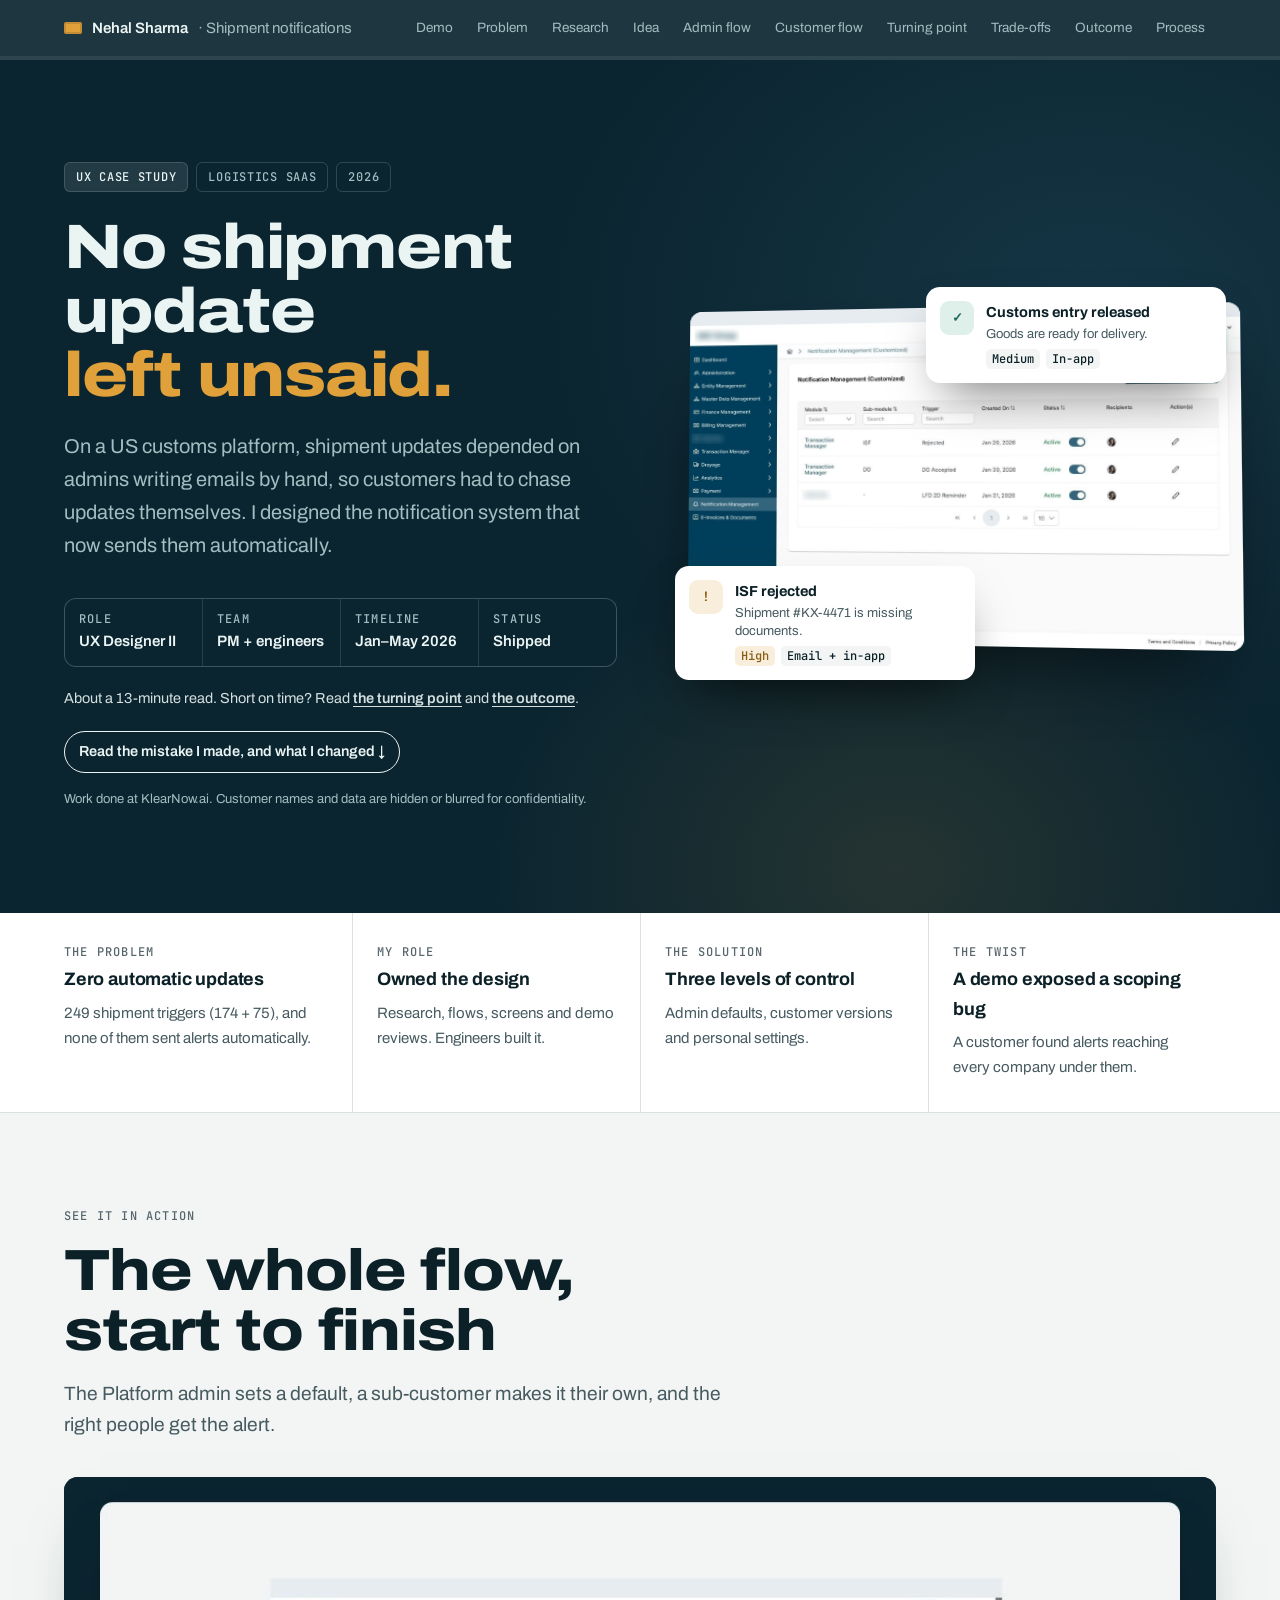
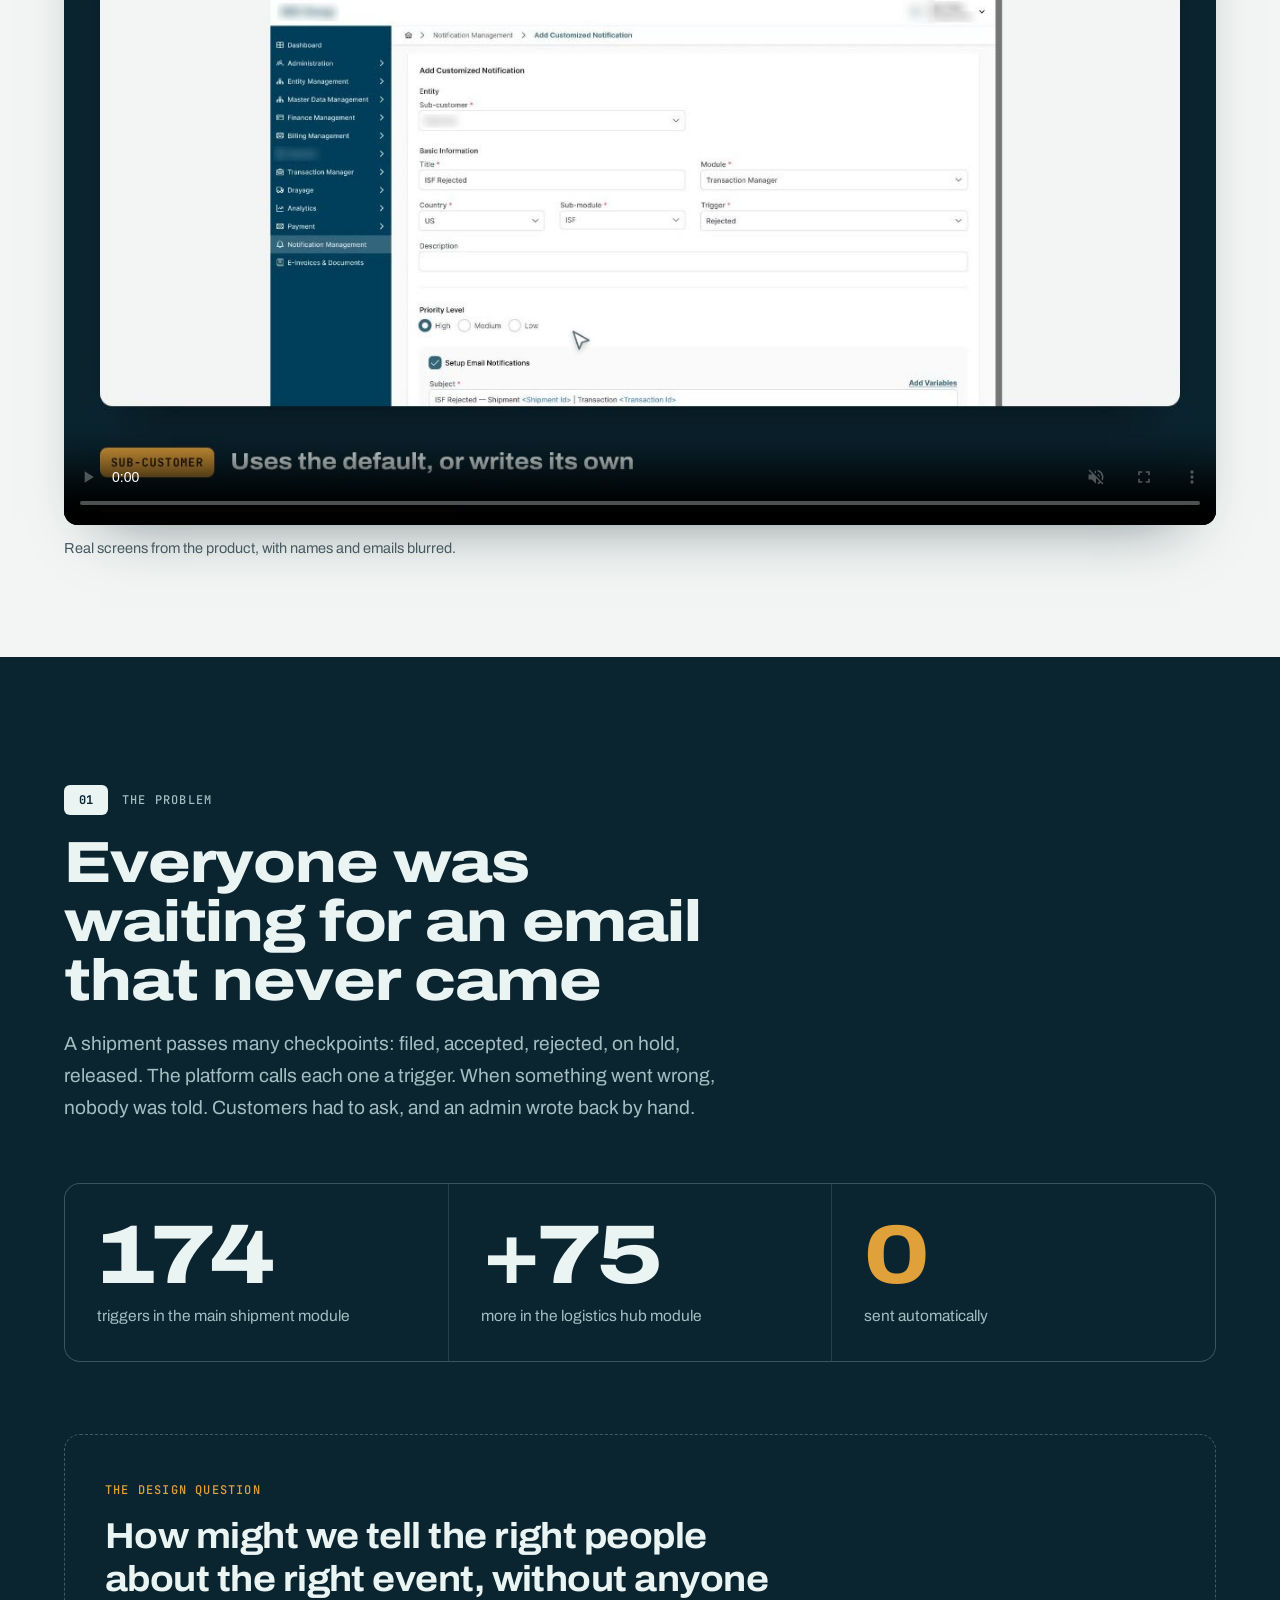
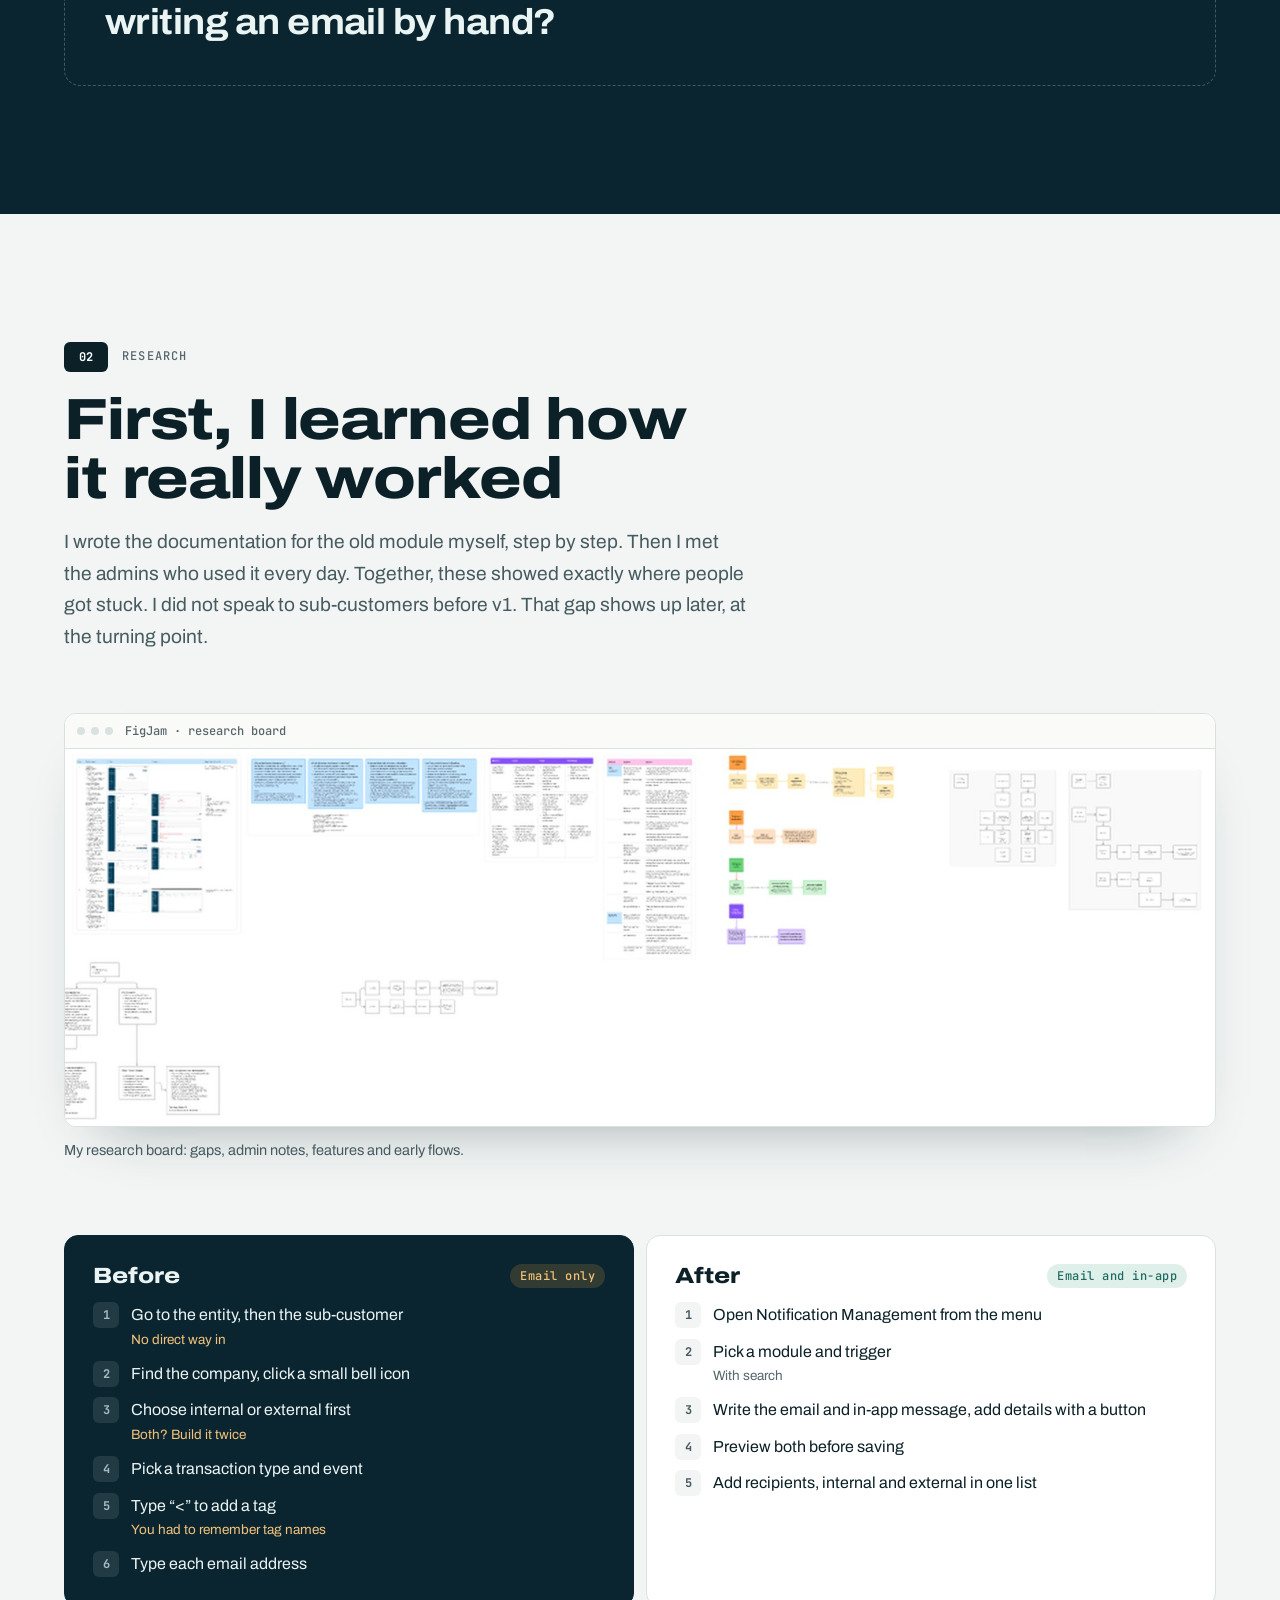
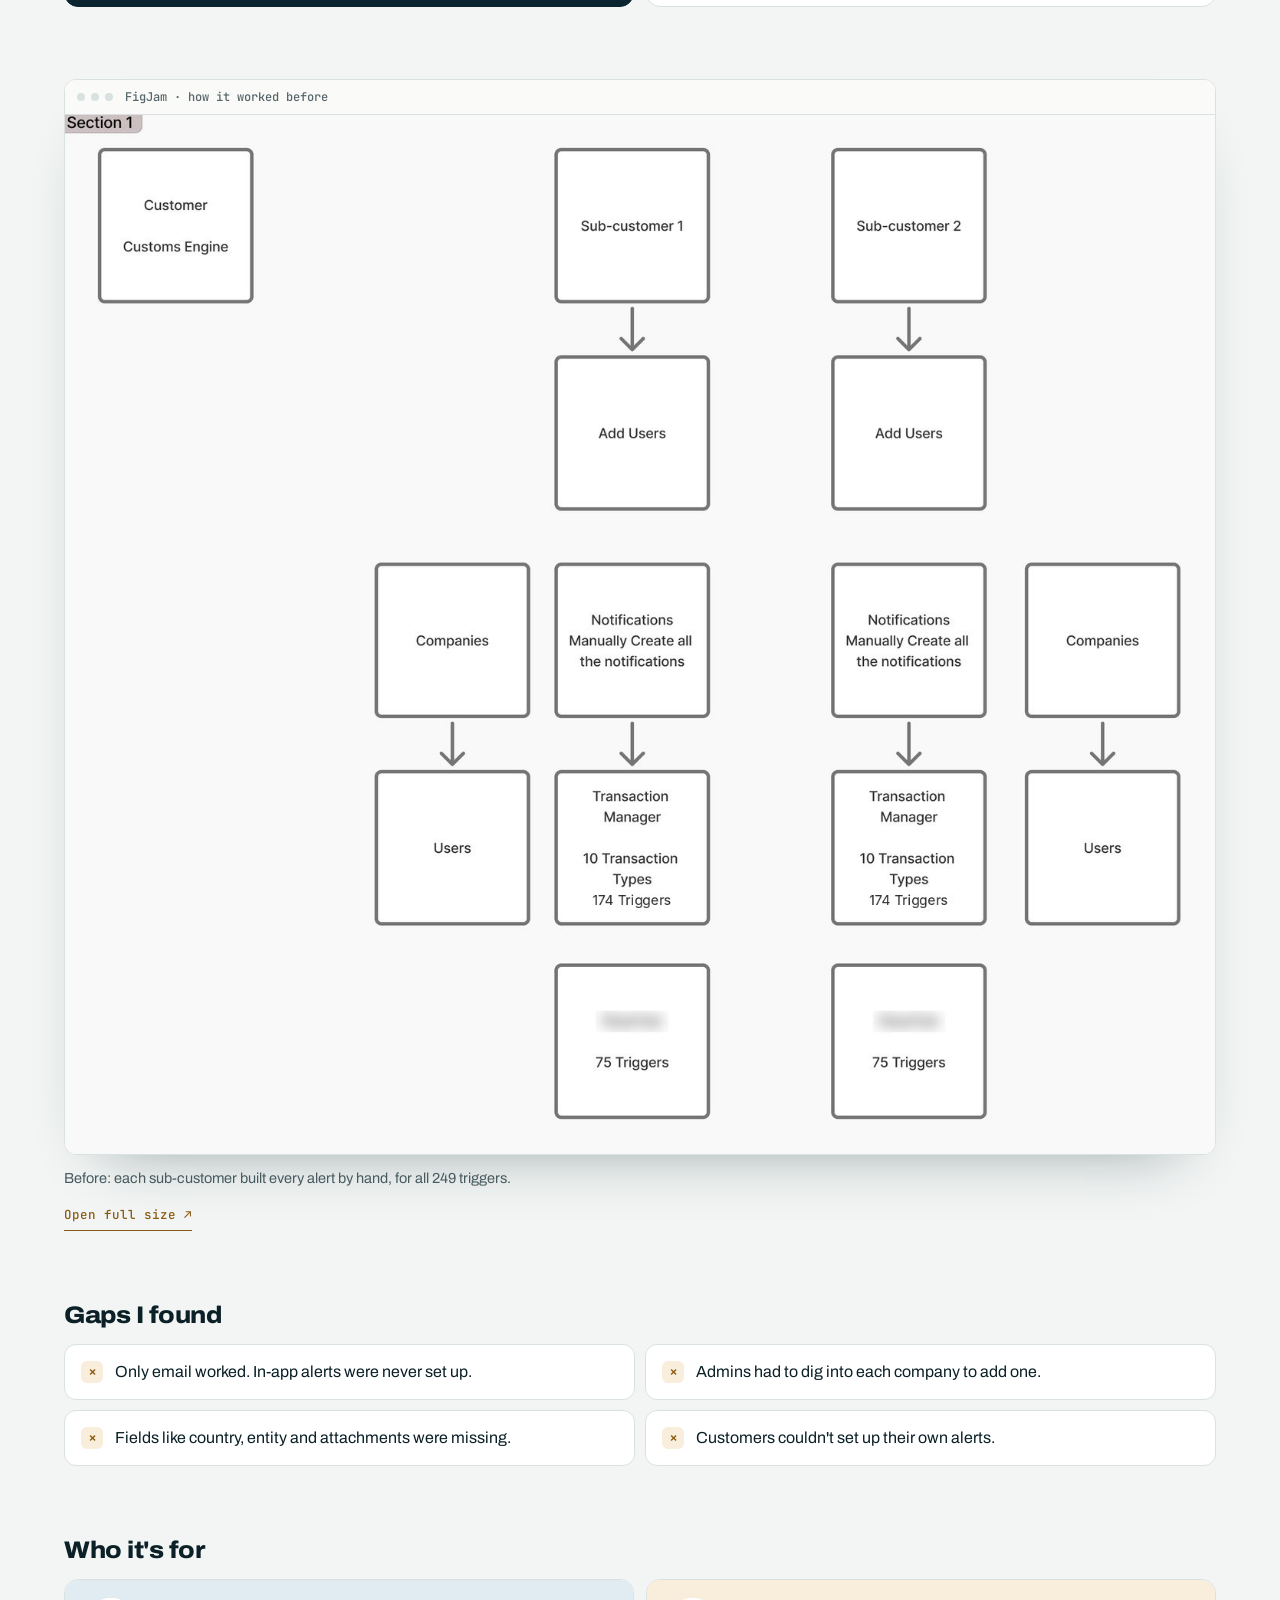
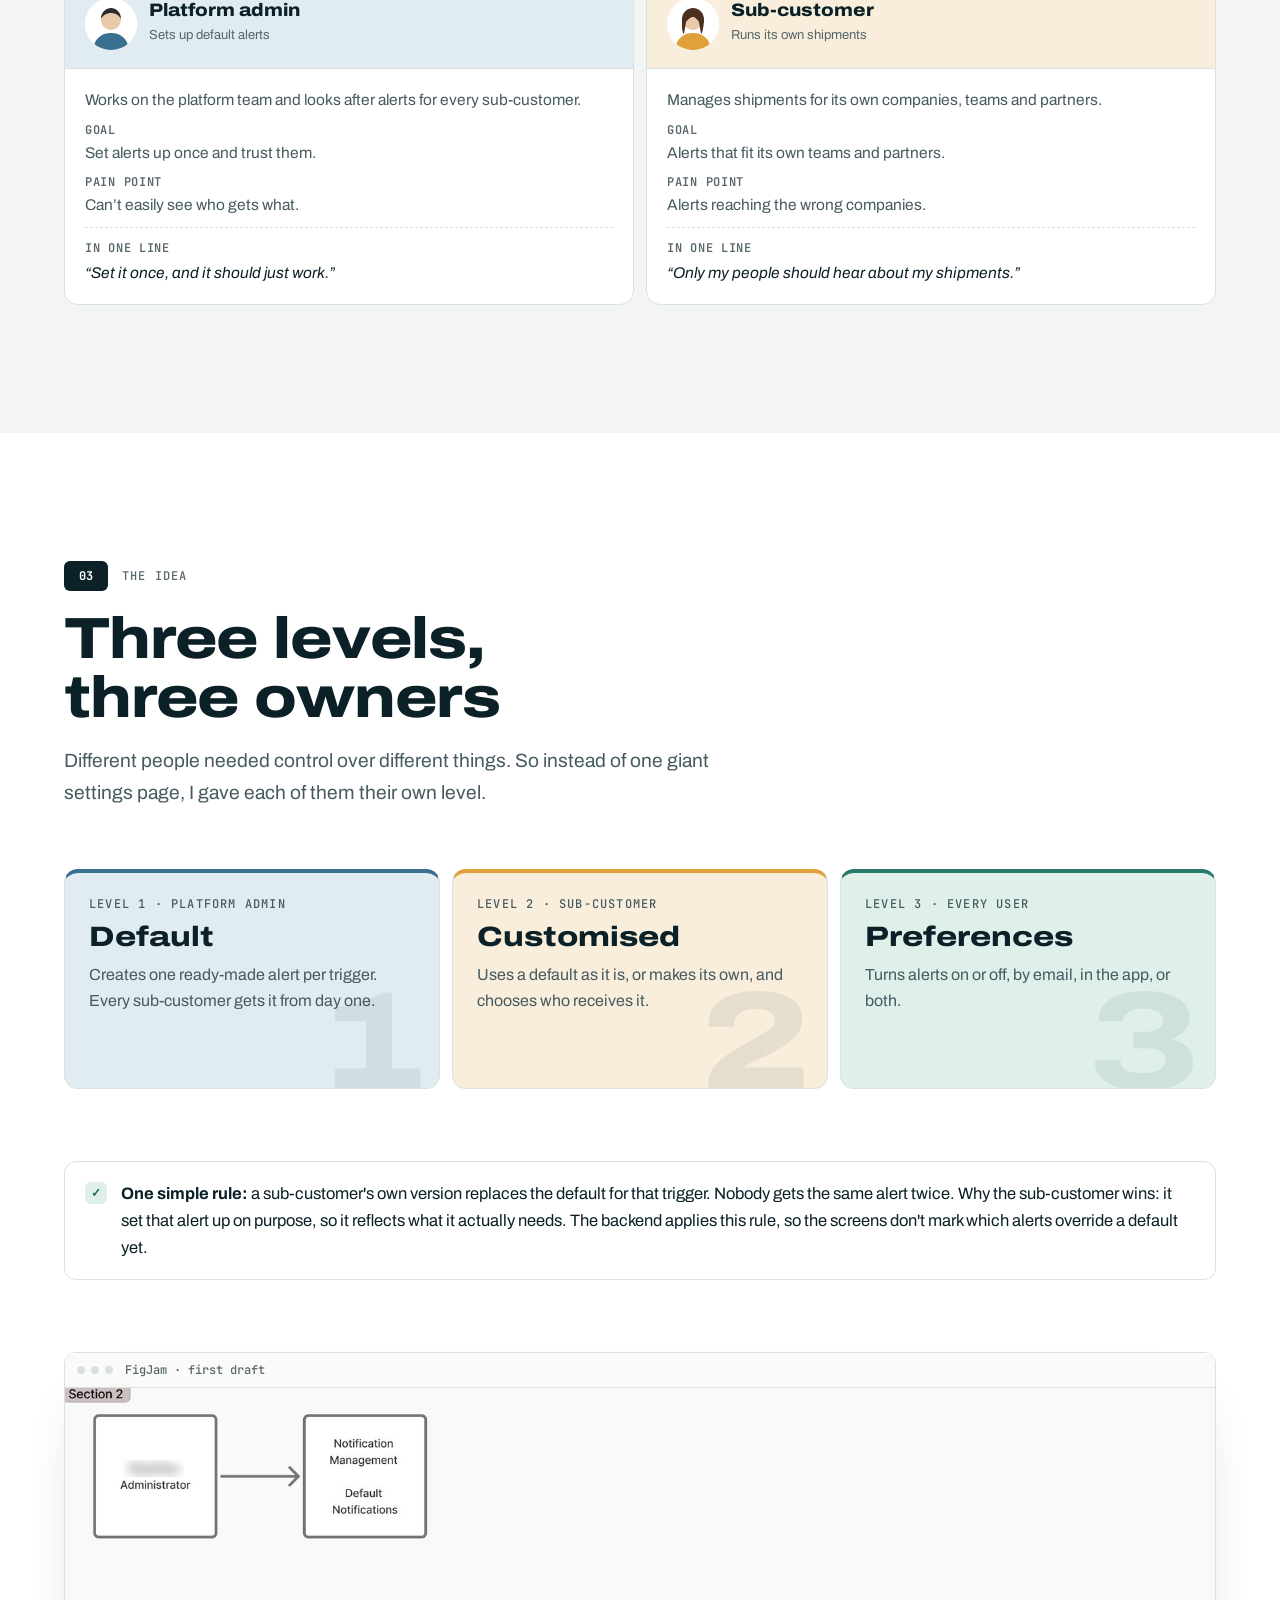
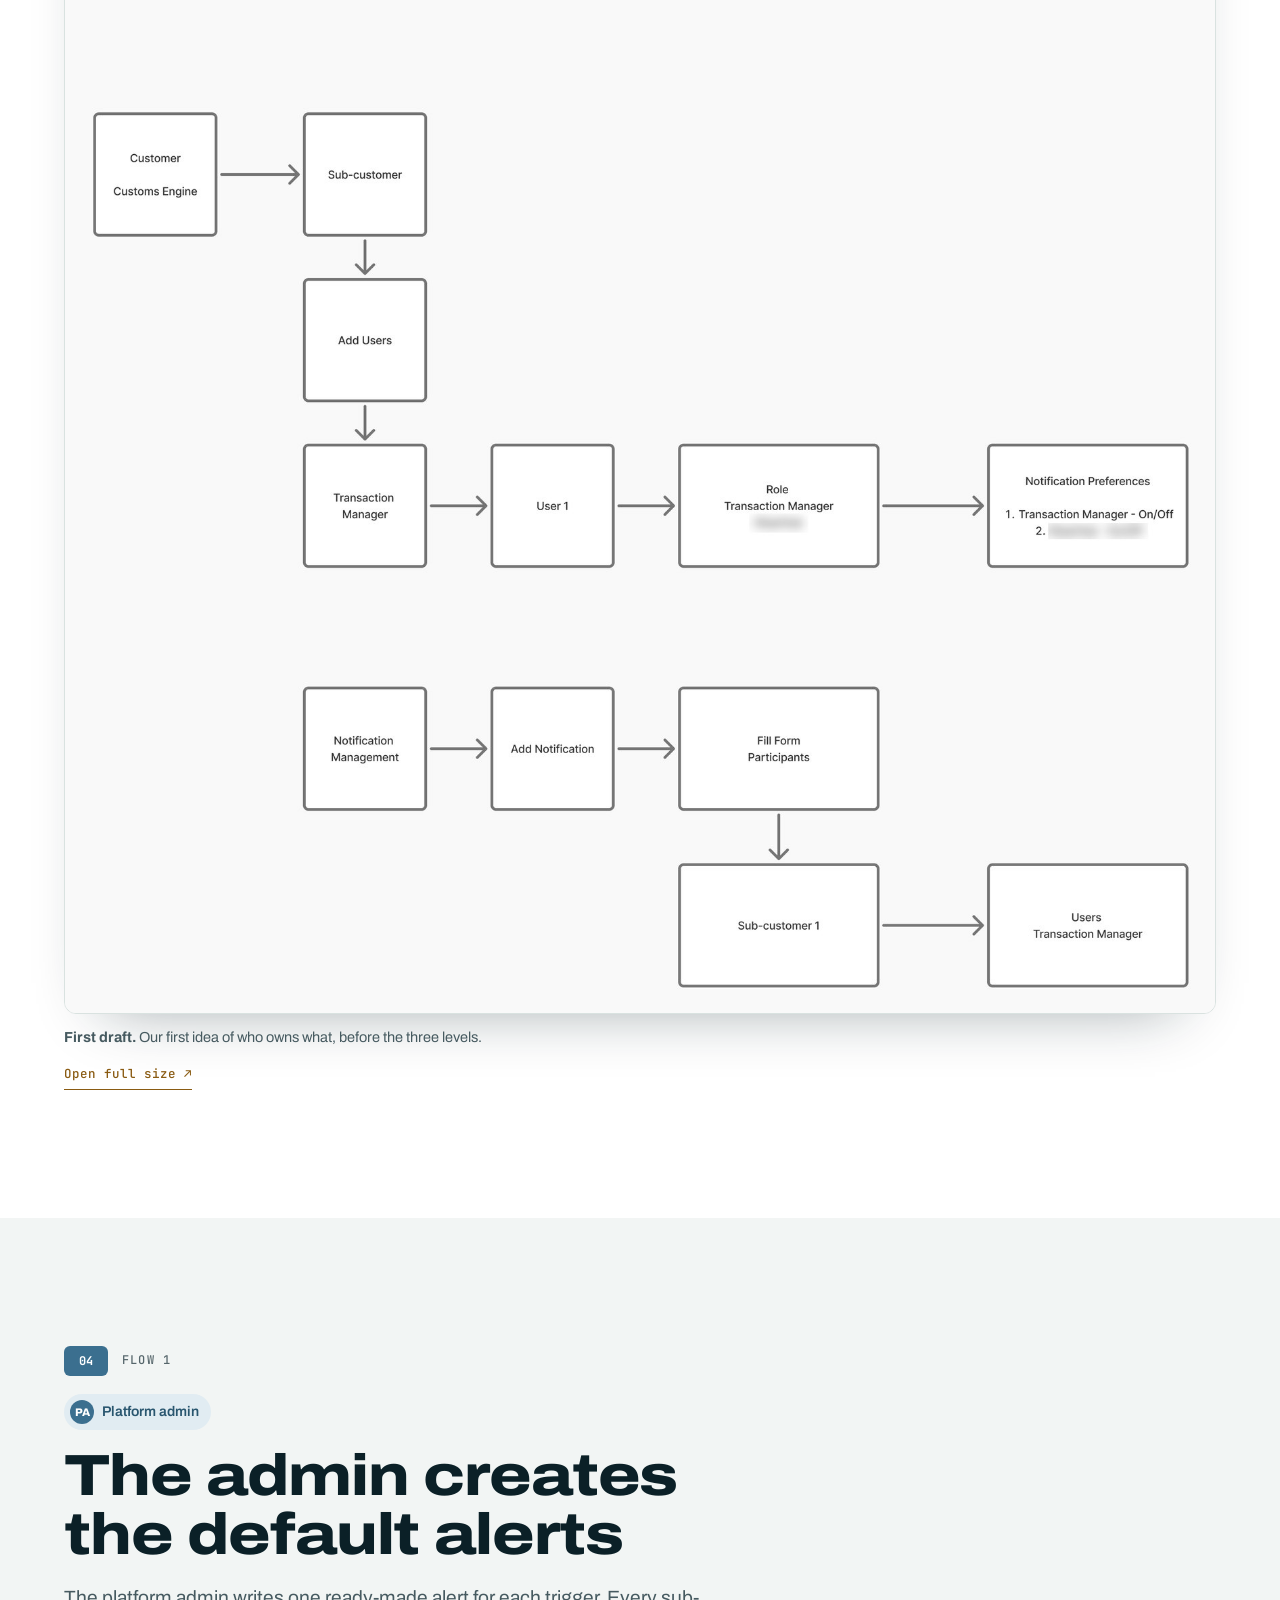
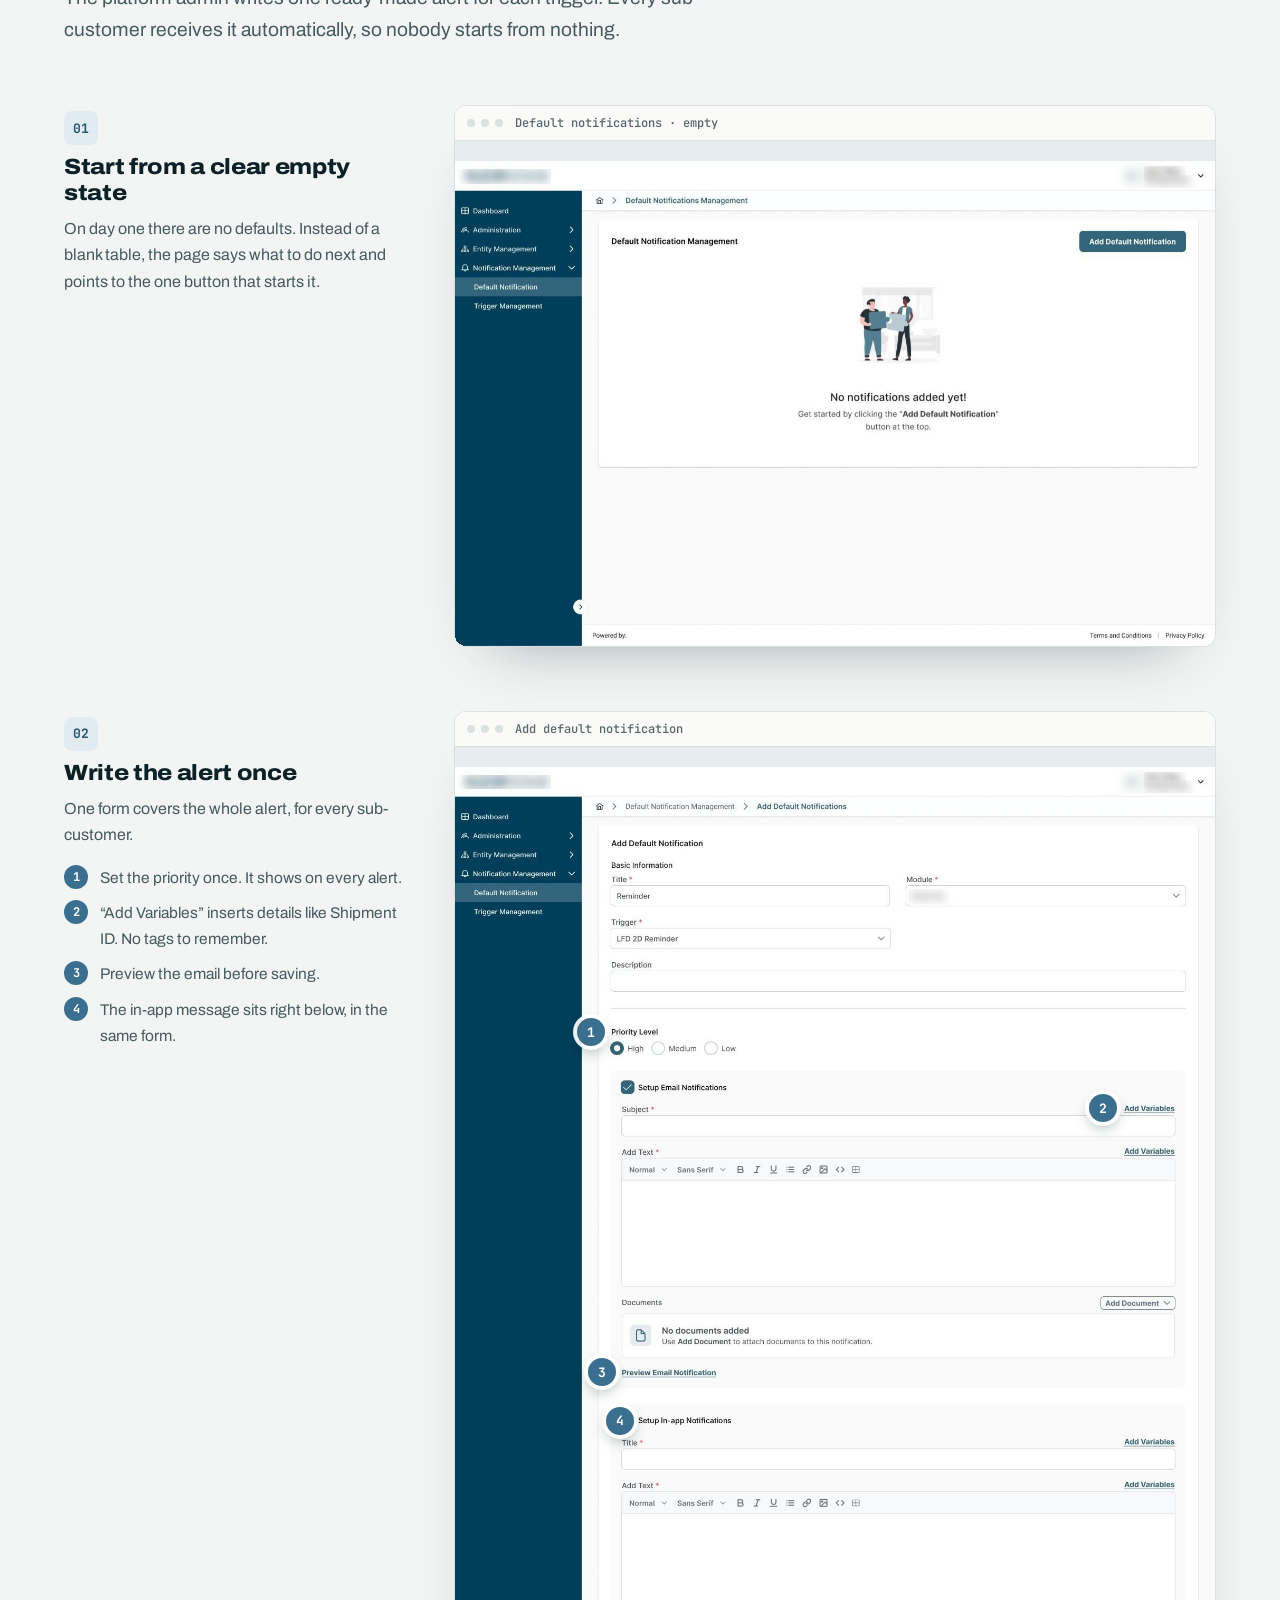
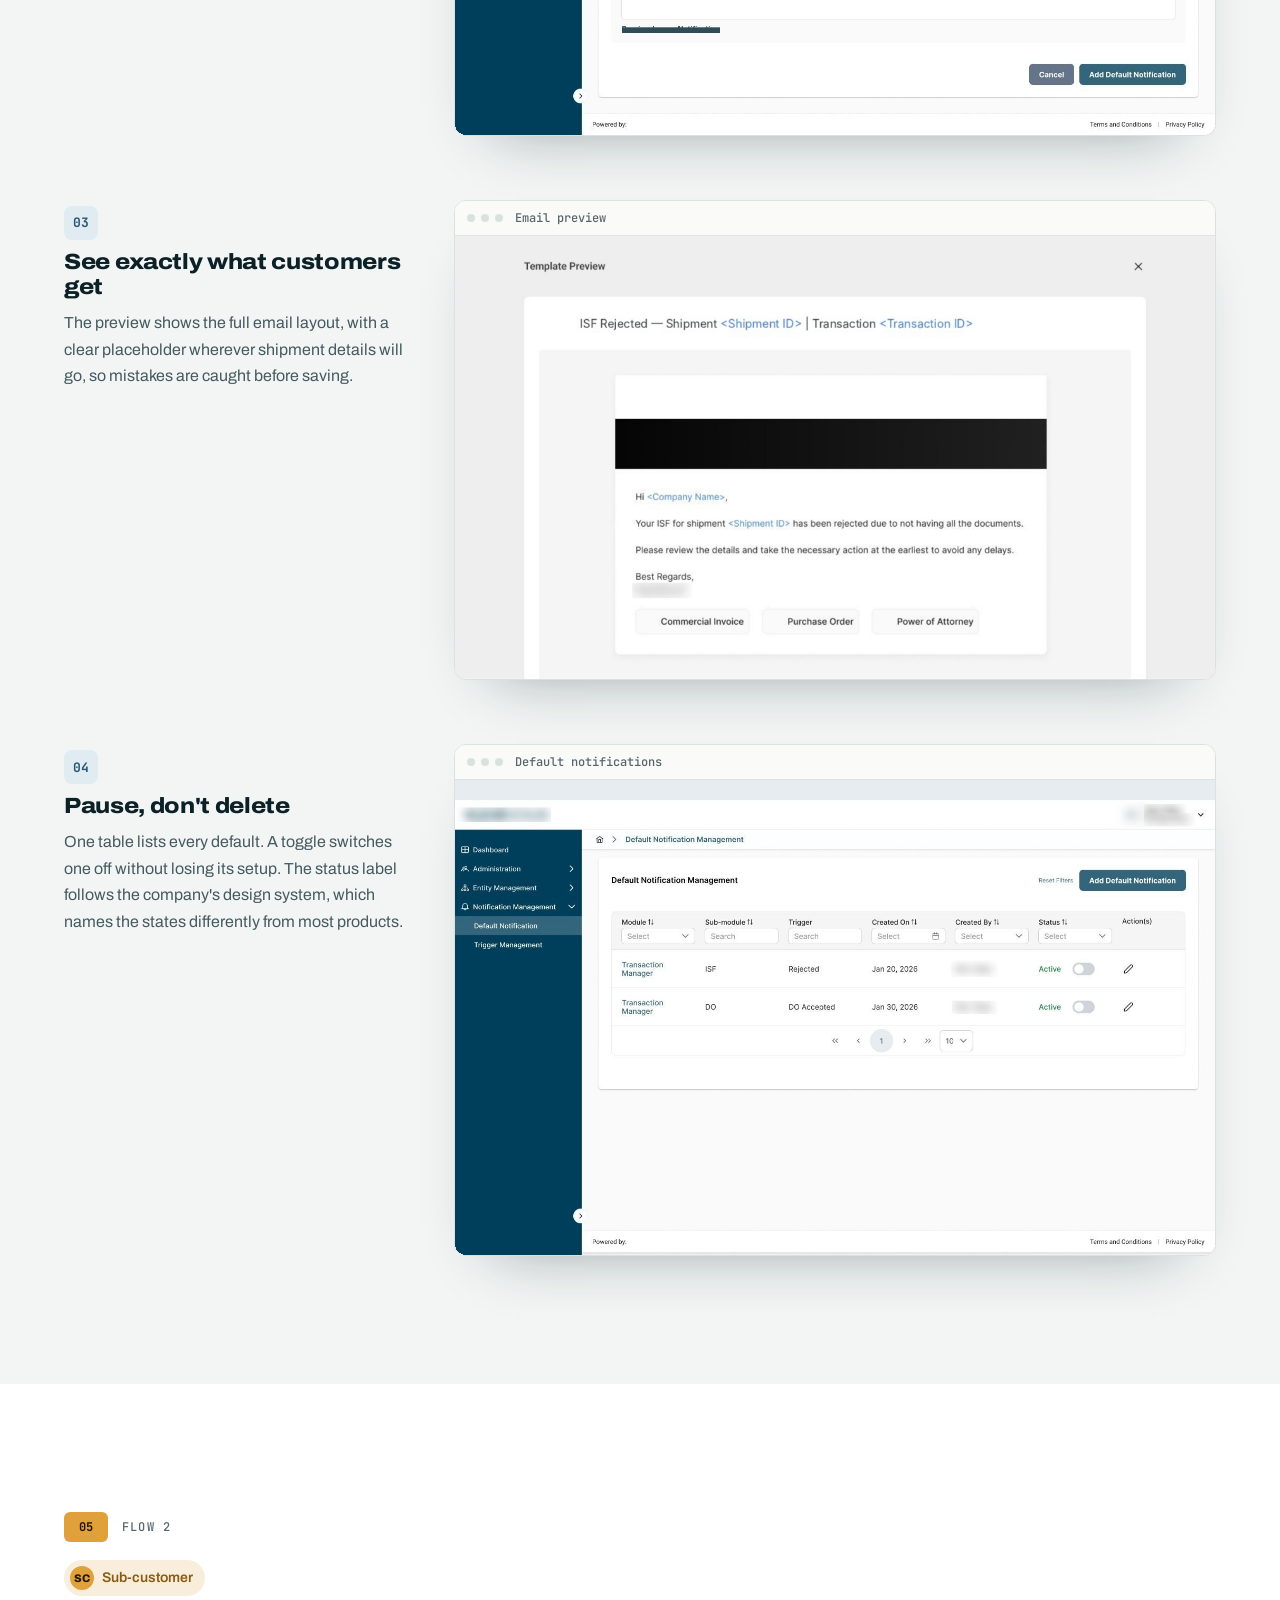
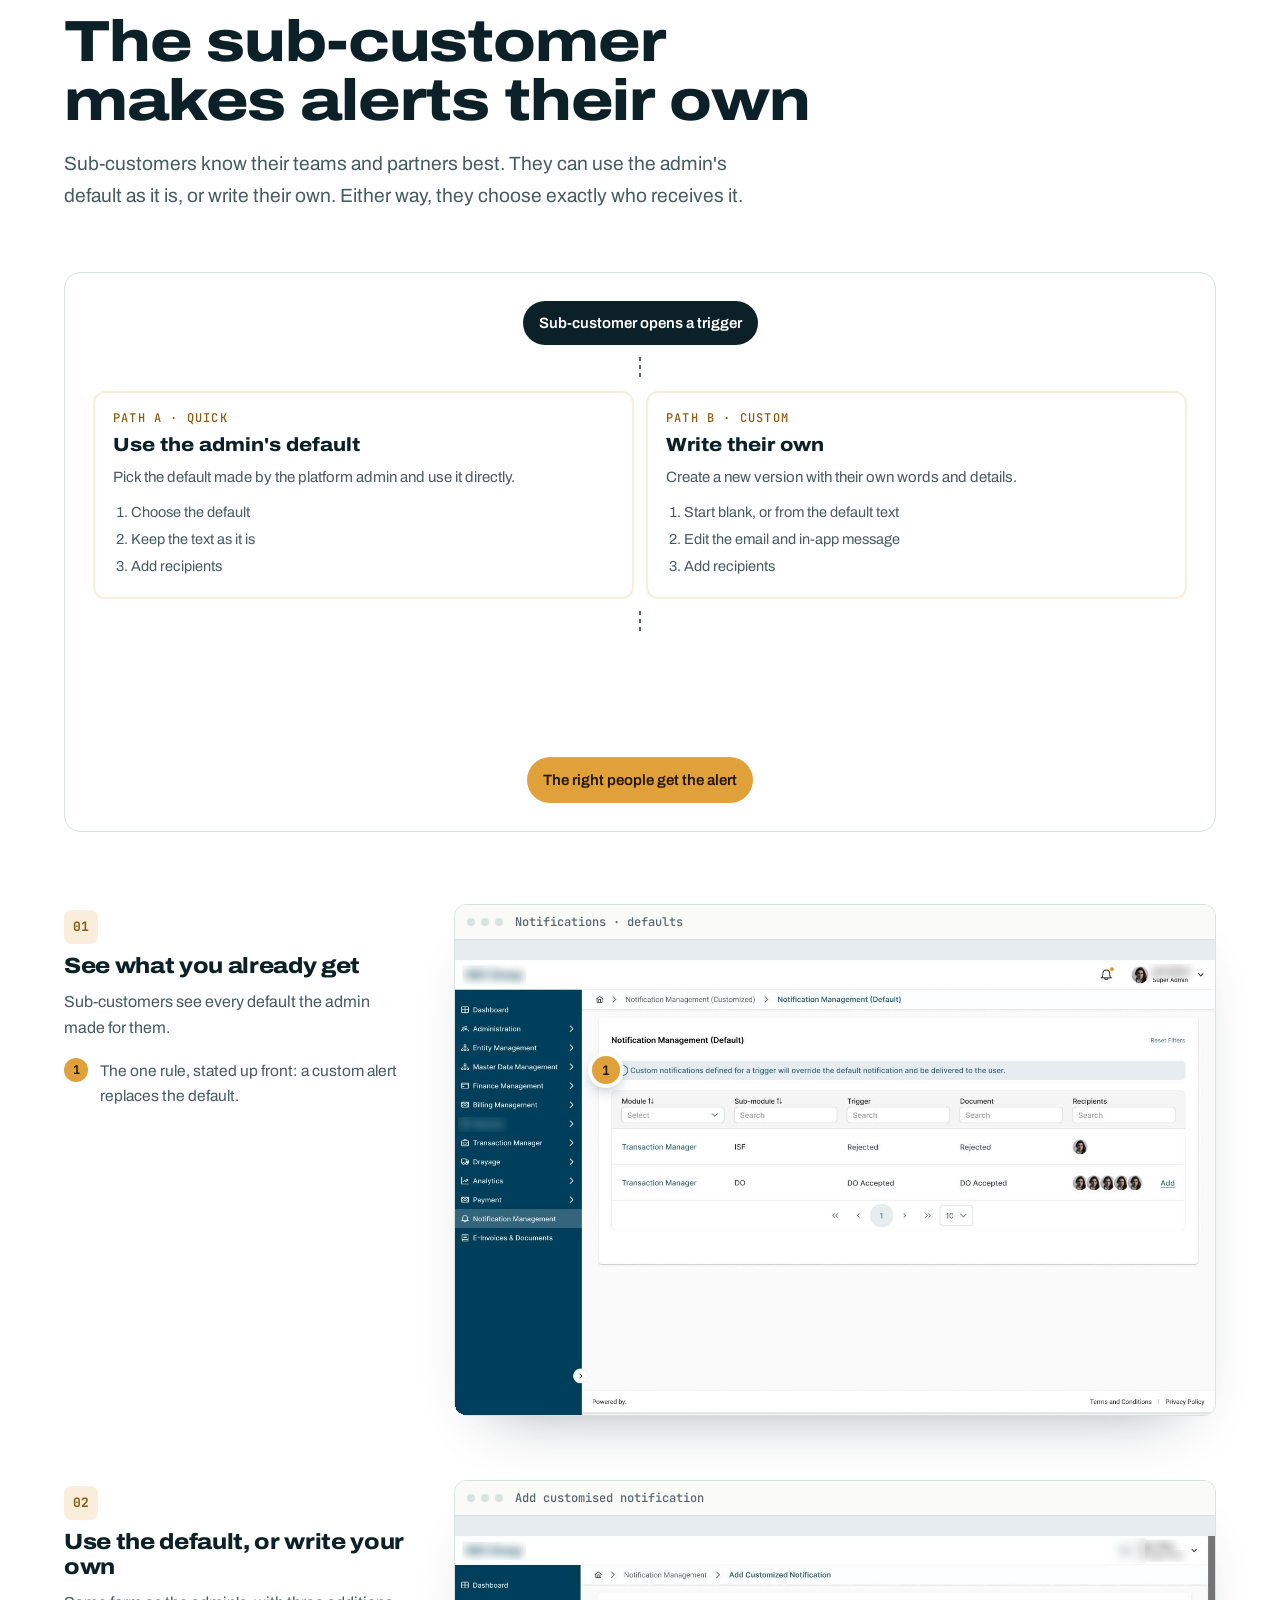
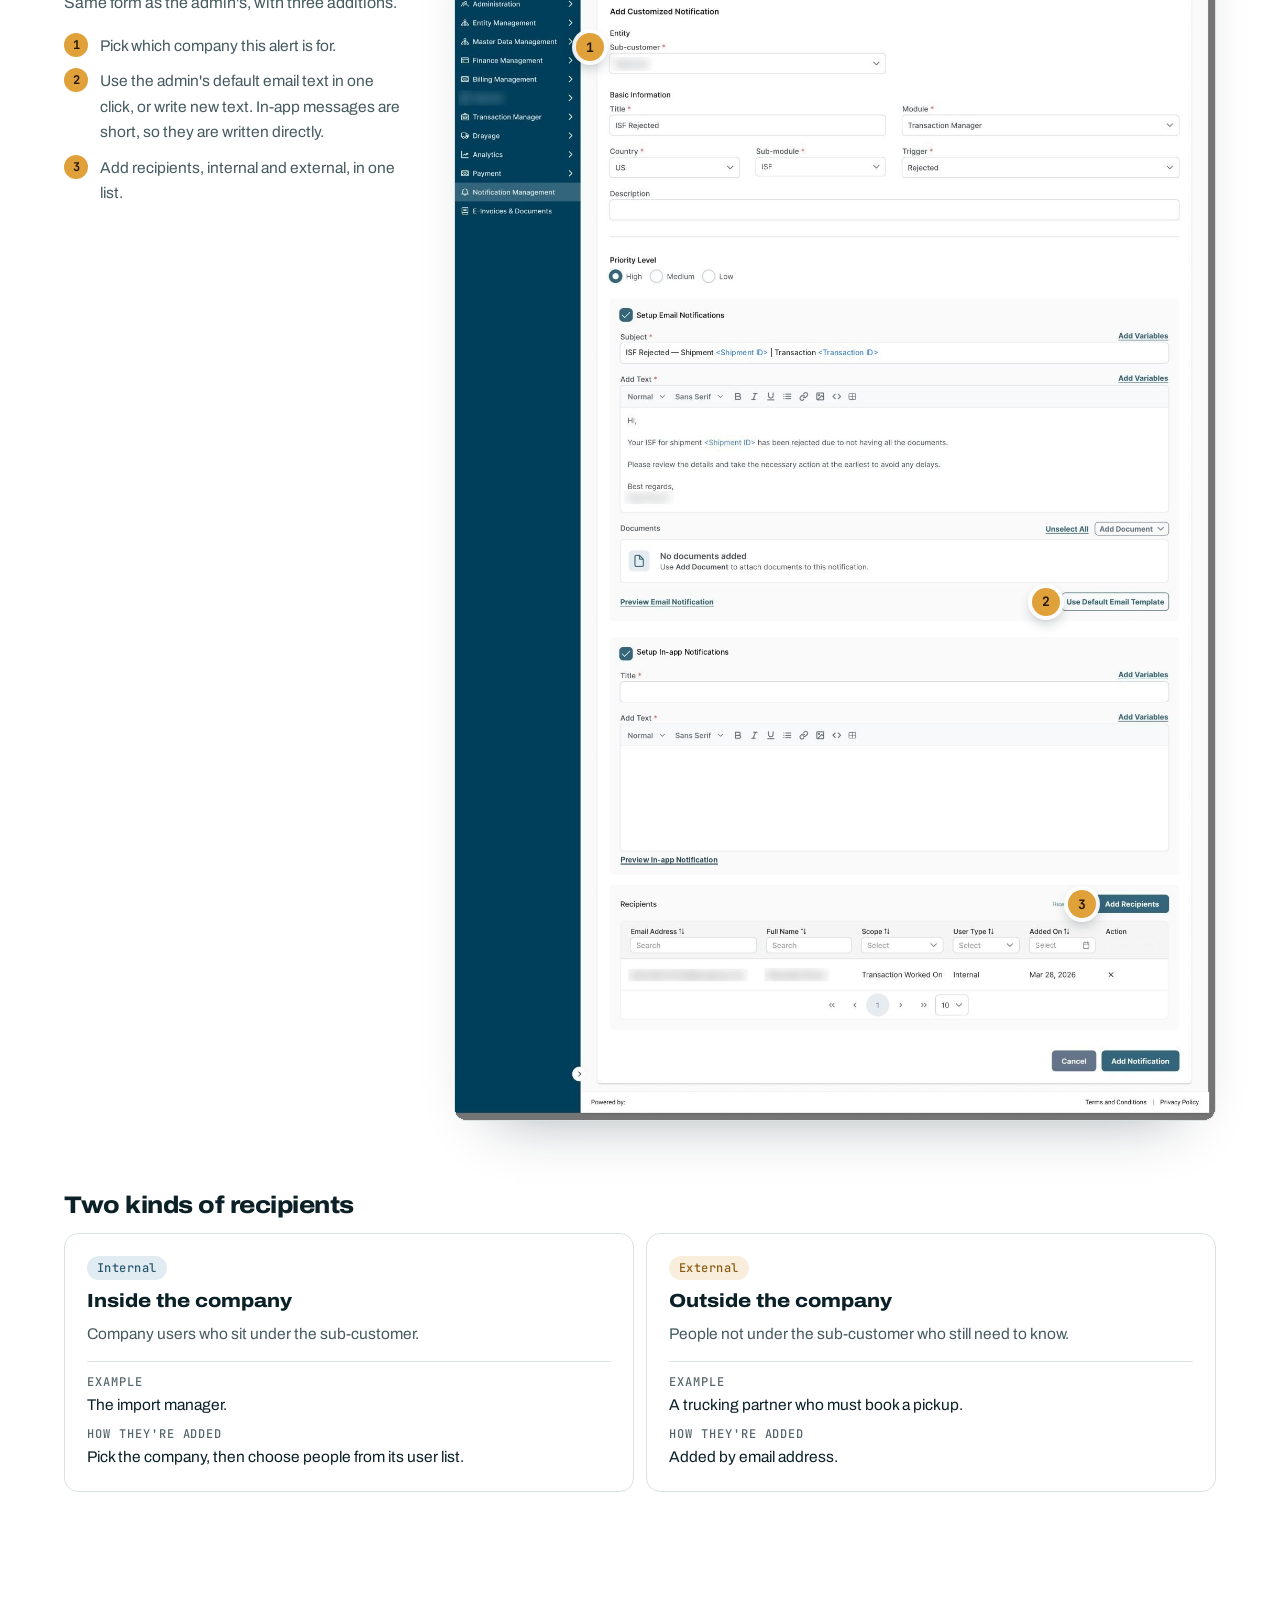
==== work/notifications/index.html @ 5cc25cce "Add files via upload" ====
<!doctype html>
<html lang="en"><head><meta charset="utf-8"><meta name="viewport" content="width=device-width,initial-scale=1,viewport-fit=cover">
<link rel="icon" href="data:image/svg+xml,%3Csvg xmlns='http://www.w3.org/2000/svg' viewBox='0 0 64 64'%3E%3Crect width='64' height='64' rx='16' fill='%231c1917'/%3E%3Ctext x='32' y='42' text-anchor='middle' font-family='Arial,Helvetica,sans-serif' font-size='28' font-weight='700' fill='%23ffc83d'%3ENS%3C/text%3E%3C/svg%3E">
<title>Shipment notifications · Nehal Sharma</title>
<meta property="og:url" content="https://nehalsharma10.github.io/work/notifications/">
<link rel="canonical" href="https://nehalsharma10.github.io/work/notifications/">
<meta name="description" content="Case study by Nehal Sharma, UX Designer II: an automatic shipment notification system for a US customs platform.">
<meta property="og:title" content="Shipment notifications · Nehal Sharma">
<meta property="og:description" content="How I replaced hand-written update emails with automatic, role-based shipment alerts.">
<meta property="og:image" content="https://nehalsharma10.github.io/work/notifications/img/walkthrough-poster.jpg">
<meta name="twitter:card" content="summary_large_image">
<link rel="preconnect" href="https://fonts.googleapis.com">
<link rel="preconnect" href="https://fonts.gstatic.com" crossorigin>
<link rel="stylesheet" href="https://fonts.googleapis.com/css2?family=Archivo:wdth,wght@62..125,100..900&family=JetBrains+Mono:wght@400;500;700&display=swap">
<style>
/* "Cargo" case study. Industrial, wide display type (Archivo expanded) like the stencil codes on
   shipping containers, corrugated container textures, and a role colour system that runs through
   the whole story: blue = platform admin, orange = sub-customer, green = every user.
   Single-theme by design; every colour is set explicitly. */
:root{
  --paper:#F2F5F4;
  --white:#FFFFFF;
  --ink:#0B2027;
  --ink-2:#465A60;
  --ink-3:#56666B;
  --line:#D9E2E0;
  --night:#0B2530;
  --night-2:#123642;
  --on-night:#EAF4F3;
  --on-night-2:#A3BDC1;
  --admin:#3B6F8F;  --admin-ink:#29566F;  --admin-soft:#E1ECF2;
  --cust:#E0A03A;   --cust-ink:#8A5B12;   --cust-soft:#F8EEDB;  --on-cust:#231700;
  --user:#287A6C;   --user-ink:#1F6A5D;   --user-soft:#DFF0EB;
  --wide:"Archivo", "Arial Black", system-ui, sans-serif;
  --sans:"Archivo", system-ui, -apple-system, "Segoe UI", sans-serif;
  --mono:"JetBrains Mono", ui-monospace, Menlo, monospace;
  --gutter:clamp(16px,5vw,64px);
  --max:1180px;
  color-scheme:light;
}
*,*::before,*::after{box-sizing:border-box}
html{scroll-behavior:smooth;scroll-padding-top:70px}
@media (prefers-reduced-motion:reduce){html{scroll-behavior:auto}*,*::before,*::after{animation:none!important;transition:none!important}}
body{margin:0;background:var(--paper);color:var(--ink);font:400 17px/1.65 var(--sans);font-stretch:100%;-webkit-font-smoothing:antialiased}
img{display:block;max-width:100%;height:auto}
h1,h2,h3{margin:0;font-family:var(--wide);font-stretch:118%;font-weight:800;letter-spacing:-.02em;line-height:1.02;text-wrap:balance}
p{margin:0}
a{color:inherit}
:focus-visible{outline:2px solid var(--cust);outline-offset:3px;border-radius:4px}
.wrap{max-width:calc(var(--max) + var(--gutter)*2);margin-inline:auto;padding-inline:var(--gutter)}
.code{font:500 12px/1.2 var(--mono);letter-spacing:.1em;text-transform:uppercase}
.num{font-variant-numeric:tabular-nums}
.ridges{background-image:repeating-linear-gradient(90deg,rgba(255,255,255,.035) 0 3px,transparent 3px 18px)}

/* ---------- Top bar ---------- */
.bar{position:sticky;top:env(safe-area-inset-top,0px);z-index:40;background:rgba(11,37,48,.92);backdrop-filter:blur(10px);-webkit-backdrop-filter:blur(10px);color:var(--on-night);border-bottom:1px solid rgba(234,244,243,.08)}
.bar .wrap{display:flex;align-items:center;gap:16px;height:56px}
.brand{display:flex;align-items:center;gap:10px;text-decoration:none;font-weight:600;font-size:15px;white-space:nowrap}
.brand i{width:18px;height:12px;border-radius:2px;background:var(--cust);box-shadow:inset 0 0 0 2px rgba(0,0,0,.12)}
.brand span{color:var(--on-night-2);font-weight:400}
@media (max-width:520px){.brand span{display:none}}
.toc{display:none;list-style:none;margin:0 0 0 auto;padding:0;gap:2px}
.toc a{display:block;padding:6px 11px;border-radius:6px;font-size:13.5px;color:var(--on-night-2);text-decoration:none}
.toc a:hover{color:var(--on-night)}
.toc a.on{color:var(--night);background:var(--on-night)}
@media (min-width:1060px){.toc{display:flex}}
.prog{height:3px;background:rgba(234,244,243,.08)}
.prog i{display:block;height:100%;width:0;background:var(--cust)}

/* ---------- Hero ---------- */
.hero{position:relative;background:var(--night);color:var(--on-night);overflow:hidden;padding-block:clamp(56px,8vw,112px) clamp(64px,8vw,112px)}
.hero::before{content:"";position:absolute;inset:0;background:radial-gradient(60% 70% at 85% 30%,rgba(59,111,143,.22),transparent 70%),radial-gradient(45% 55% at 70% 95%,rgba(224,160,58,.12),transparent 70%);pointer-events:none}
.hero .wrap{position:relative;display:grid;gap:clamp(44px,6vw,72px);align-items:center}
@media (min-width:1000px){.hero .wrap{grid-template-columns:minmax(0,1.05fr) minmax(0,1fr)}}
.tagline{display:flex;flex-wrap:wrap;gap:8px}
.tagline span{padding:6px 11px;border-radius:6px;border:1px solid rgba(234,244,243,.16);font:500 12px var(--mono);letter-spacing:.06em;text-transform:uppercase;color:var(--on-night-2)}
.tagline span:first-child{background:rgba(234,244,243,.1);color:var(--on-night)}
.hero h1{margin-top:24px;font-size:clamp(38px,4.9vw,66px)}
.hero h1 em{font-style:normal;color:var(--cust)}
@supports not (-webkit-text-stroke:1px #000){.hero h1 em{color:var(--cust)}}
.hero .lede{margin-top:22px;font-size:clamp(17.5px,1.6vw,20px);color:var(--on-night-2);max-width:52ch}
.facts{margin:36px 0 0;display:grid;grid-template-columns:repeat(2,minmax(0,1fr));gap:1px;background:rgba(234,244,243,.12);border:1px solid rgba(234,244,243,.12);border-radius:12px;overflow:hidden}
@media (min-width:640px){.facts{grid-template-columns:repeat(4,minmax(0,1fr))}}
.facts div{background:var(--night);padding:12px 14px;display:flex;flex-direction:column;gap:2px}
.facts dt{font:500 12px var(--mono);letter-spacing:.1em;text-transform:uppercase;color:var(--on-night-2)}
.facts dd{margin:0;font-weight:600;font-size:15px}
.nda{margin-top:12px;font-size:13px;color:var(--on-night-2)}
/* product collage */
.stage{position:relative;padding:18px 0 40px}
.stage .shot{border-radius:12px;overflow:hidden;background:#fff;box-shadow:0 40px 80px -30px rgba(0,0,0,.7);transform:perspective(1400px) rotateY(-9deg) rotateX(3deg);transform-origin:left center}
@media (max-width:999px){.stage .shot{transform:none}}
.toast{position:absolute;display:grid;grid-template-columns:auto minmax(0,1fr);gap:12px;width:min(300px,78%);padding:14px;border-radius:14px;background:#fff;color:var(--ink);box-shadow:0 24px 50px -18px rgba(0,0,0,.55);animation:float 6s ease-in-out infinite}
.toast .ic{width:34px;height:34px;border-radius:9px;display:grid;place-items:center;font:700 13px var(--mono)}
.toast b{display:block;font-size:14.5px;font-weight:700}
.toast p{font-size:13px;color:var(--ink-2);line-height:1.4}
.toast .meta{margin-top:6px;display:flex;gap:6px;font:500 12px var(--mono)}
.toast .meta span{padding:2px 6px;border-radius:5px;background:var(--paper)}
.t1{left:-14px;bottom:0}
.t1 .ic{background:var(--cust-soft);color:var(--cust-ink)}
.t1 .meta span:first-child{background:var(--cust-soft);color:var(--cust-ink)}
.t2{right:-10px;top:-6px;animation-delay:-3s}
.t2 .ic{background:var(--user-soft);color:var(--user-ink)}
@media (max-width:640px){.t2{display:none}.t1{left:8px}}
@keyframes float{0%,100%{transform:translateY(0)}50%{transform:translateY(-8px)}}

/* ---------- Snapshot band ---------- */
.snap{background:var(--white);border-bottom:1px solid var(--line)}
.snap .wrap{display:grid;gap:0}
@media (min-width:860px){.snap .wrap{grid-template-columns:repeat(4,minmax(0,1fr))}}
.snap .wrap>div{padding:26px 0;display:flex;flex-direction:column;gap:6px;border-bottom:1px solid var(--line)}
.snap .wrap>div:last-child{border-bottom:0}
@media (min-width:860px){.snap .wrap>div{padding:32px 24px;border-bottom:0;border-left:1px solid var(--line)}.snap .wrap>div:first-child{border-left:0;padding-left:0}}
.snap .code{color:var(--ink-3)}
.snap b{font-size:18px;font-weight:700;letter-spacing:-.01em}
.snap p{font-size:15px;color:var(--ink-2)}

/* ---------- Sections ---------- */
.sec{padding-block:clamp(72px,10vw,128px)}
.sec.white{background:var(--white)}
.sec.dark{background:var(--night);color:var(--on-night)}
.chap{display:flex;align-items:center;gap:14px;margin-bottom:18px}
.chap .no{display:grid;place-items:center;min-width:44px;height:30px;padding:0 8px;border-radius:6px;background:var(--ink);color:#fff;font:700 12px var(--mono)}
.dark .chap .no{background:var(--on-night);color:var(--night)}
.chap .code{color:var(--ink-3)}
.dark .chap .code{color:var(--on-night-2)}
.head{max-width:820px;margin-bottom:clamp(36px,5vw,60px)}
.head h2{font-size:clamp(32px,4.6vw,58px)}
.head p{margin-top:18px;font-size:clamp(17px,1.5vw,19.5px);color:var(--ink-2);max-width:62ch}
.dark .head p{color:var(--on-night-2)}
h3.mini{font-size:clamp(20px,2vw,24px);font-stretch:110%;margin-bottom:16px}
.stack{display:grid;gap:clamp(40px,6vw,72px)}
.stack>*{min-width:0}

/* ---------- Process: shipment tracker ---------- */
.tracker{border-radius:20px;background:var(--white);border:1px solid var(--line);box-shadow:0 30px 60px -44px rgba(11,32,39,.35);overflow:hidden}
.tk-head{display:grid;gap:18px;padding:clamp(20px,3vw,28px);background:var(--night);color:var(--on-night)}
@media (min-width:760px){.tk-head{grid-template-columns:minmax(0,1.2fr) repeat(3,minmax(0,1fr));align-items:end}}
.tk-head .code{color:var(--on-night-2)}
.tk-head b{display:block;margin-top:4px;font-size:16px;font-weight:600}
.tk-head .id b{font:800 clamp(20px,2.2vw,26px)/1.1 var(--wide);font-stretch:115%}
.tk-head b.ok{display:flex;align-items:center;gap:8px}
.tk-head .ok i{width:8px;height:8px;border-radius:50%;background:#7FD1AE;box-shadow:0 0 0 4px rgba(127,209,174,.18)}
.tk-bar{height:6px;background:rgba(234,244,243,.12);border-radius:3px;overflow:hidden;grid-column:1/-1}
.tk-bar i{display:block;height:100%;width:100%;background:linear-gradient(90deg,var(--admin),var(--cust) 80%,var(--user))}
.tk-list{list-style:none;margin:0;padding:clamp(18px,3vw,28px) clamp(18px,3vw,28px) 8px}
.tk{position:relative;display:grid;grid-template-columns:32px minmax(0,1fr);gap:0 18px;padding-bottom:26px}
.tk::before{content:"";position:absolute;left:15px;top:30px;bottom:2px;width:2px;background:var(--line)}
.tk:last-child::before{display:none}
.tk .dot{width:32px;height:32px;border-radius:50%;display:grid;place-items:center;background:var(--user-soft);color:var(--user-ink);font:700 13px var(--mono);position:relative;z-index:1}
.tk .body{display:grid;gap:6px 24px;padding-top:3px;min-width:0}
@media (min-width:860px){.tk .body{grid-template-columns:minmax(0,1fr) auto}}
.tk .meta{font:500 12px var(--mono);letter-spacing:.08em;text-transform:uppercase;color:var(--ink-3)}
.tk h3{font-size:clamp(20px,2vw,24px);font-stretch:112%}
.tk p{color:var(--ink-2);font-size:15.5px;max-width:58ch}
.tk .use{display:flex;flex-wrap:wrap;gap:6px;align-content:start}
@media (min-width:860px){.tk .use{grid-row:1/span 3;grid-column:2;justify-content:flex-end;max-width:240px}}
.tk .use span{padding:4px 10px;border-radius:999px;border:1px solid var(--line);font:500 12px var(--mono);color:var(--ink-2)}
.tk.key .dot{background:var(--cust);color:var(--on-cust);box-shadow:0 0 0 6px var(--cust-soft)}
.tk.key .meta{color:var(--cust-ink)}
.tk.key .note{margin-top:4px;padding:10px 14px;border-radius:10px;background:var(--cust-soft);color:var(--ink);font-size:15px}
.tk.done .dot{background:var(--night);color:#fff}

/* frames */
figure{margin:0}
.frame{border-radius:12px;overflow:hidden;background:var(--white);border:1px solid var(--line);box-shadow:0 30px 60px -40px rgba(11,32,39,.45)}
.frame .chrome{display:flex;align-items:center;gap:6px;padding:9px 12px;border-bottom:1px solid var(--line);background:#FAFAF8}
.frame .chrome i{width:8px;height:8px;border-radius:50%;background:var(--line)}
.frame .chrome span{margin-left:6px;font:500 12px var(--mono);color:var(--ink-3);white-space:nowrap;overflow:hidden;text-overflow:ellipsis}
figcaption{margin-top:12px;font-size:14.5px;color:var(--ink-2);max-width:64ch}

/* ---------- Problem (dark) ---------- */
.bigs{display:grid;gap:1px;background:rgba(234,244,243,.12);border-radius:16px;overflow:hidden;border:1px solid rgba(234,244,243,.12)}
@media (min-width:760px){.bigs{grid-template-columns:repeat(3,minmax(0,1fr))}}
.bigs div{background:var(--night);padding:clamp(22px,3vw,32px);display:flex;flex-direction:column;gap:8px}
.bigs b{font:800 clamp(52px,6.5vw,84px)/.95 var(--wide);font-stretch:125%;letter-spacing:-.03em}
.bigs b.hot{color:var(--cust)}
.bigs span{color:var(--on-night-2);font-size:15.5px}
.hmw{padding:clamp(24px,4vw,40px);border-radius:16px;border:1px dashed rgba(234,244,243,.25)}
.hmw .code{color:var(--cust)}
.hmw p{margin-top:12px;font:700 clamp(24px,3vw,36px)/1.2 var(--wide);font-stretch:108%;letter-spacing:-.015em;max-width:30ch}

/* ---------- Research ---------- */
.ba{display:grid;gap:12px}
@media (min-width:880px){.ba{grid-template-columns:1fr 1fr}}
.card{padding:clamp(20px,3vw,28px);border-radius:14px;background:var(--white);border:1px solid var(--line);display:flex;flex-direction:column;gap:14px}
.card.inv{background:var(--night);border-color:var(--night);color:var(--on-night)}
.card header{display:flex;justify-content:space-between;align-items:center;gap:10px;flex-wrap:wrap}
.card header b{font:800 22px var(--wide);font-stretch:118%}
.pill{display:inline-flex;align-items:center;gap:6px;padding:4px 10px;border-radius:999px;font:500 12px var(--mono);letter-spacing:.04em;white-space:nowrap}
.pill.a{background:var(--admin-soft);color:var(--admin-ink)}
.pill.c{background:var(--cust-soft);color:var(--cust-ink)}
.pill.u{background:var(--user-soft);color:var(--user-ink)}
.pill.d{background:rgba(224,160,58,.18);color:#F2C27A}
.steps{list-style:none;margin:0;padding:0;counter-reset:s;display:flex;flex-direction:column;gap:10px}
.steps li{counter-increment:s;display:grid;grid-template-columns:26px minmax(0,1fr);gap:12px;font-size:16px}
.steps li::before{content:counter(s);width:26px;height:26px;border-radius:6px;display:grid;place-items:center;font:700 12px var(--mono);background:var(--paper);color:var(--ink-2)}
.inv .steps li::before{background:rgba(234,244,243,.1);color:var(--on-night-2)}
.steps small{display:block;font-size:13.5px;color:var(--ink-3)}
.inv .steps small{color:#F2C27A}
.gaps{list-style:none;margin:0;padding:0;display:grid;gap:10px}
@media (min-width:760px){.gaps{grid-template-columns:1fr 1fr}}
.gaps li{display:flex;gap:12px;padding:14px 16px;border-radius:12px;background:var(--white);border:1px solid var(--line);font-size:16px}
.mk{flex:none;width:22px;height:22px;margin-top:2px;border-radius:6px;display:grid;place-items:center;font:700 12px var(--mono)}
.mk.x{background:var(--cust-soft);color:var(--cust-ink)}
.mk.ok{background:var(--user-soft);color:var(--user-ink)}
.personas{display:grid;gap:12px}
@media (min-width:860px){.personas{grid-template-columns:repeat(2,minmax(0,1fr))}}
.persona{border-radius:14px;background:var(--white);border:1px solid var(--line);overflow:hidden;display:flex;flex-direction:column}
.persona .top{padding:18px 20px;display:flex;align-items:center;gap:12px;color:var(--ink);border-bottom:1px solid var(--line)}
.persona .av{width:42px;height:42px;border-radius:10px;display:grid;place-items:center;background:var(--pc);color:var(--pon,#fff);font:800 15px var(--wide)}
.persona .top b{display:block;font:800 18px var(--wide);font-stretch:112%}
.persona .top small{color:var(--ink-3);font-size:13px}
.persona .body{padding:18px 20px;display:flex;flex-direction:column;gap:10px;font-size:15.5px;color:var(--ink-2)}
.persona .body strong{color:var(--ink);font-weight:600}

/* ---------- Idea: three levels ---------- */
.levels{display:grid;gap:12px}
@media (min-width:900px){.levels{grid-template-columns:repeat(3,minmax(0,1fr))}}
.level{position:relative;padding:24px;border-radius:14px;color:var(--ink);border:1px solid var(--line);display:flex;flex-direction:column;gap:10px;min-height:220px;overflow:hidden}
.level.a{background:var(--admin-soft);border-top:4px solid var(--admin)}
.level.c{background:var(--cust-soft);border-top:4px solid var(--cust)}
.level.u{background:var(--user-soft);border-top:4px solid var(--user)}
.level .code{color:var(--ink-2)}
.level b{font:800 28px var(--wide);font-stretch:122%}
.level p{font-size:16px;color:var(--ink-2);max-width:34ch}
.level .lv{position:absolute;right:16px;bottom:-24px;font:800 140px/1 var(--wide);font-stretch:125%;opacity:.07}
.rule{display:flex;gap:14px;align-items:flex-start;padding:18px 20px;border-radius:12px;background:var(--white);border:1px solid var(--line);font-size:16.5px}
.rule b{font-weight:700}

/* ---------- Flow sections ---------- */
.flowsec{position:relative}
.flowsec.admin{--on-c:#fff;--c:var(--admin);--ci:var(--admin-ink);--cs:var(--admin-soft)}
.flowsec.cust{--on-c:var(--on-cust);--c:var(--cust);--ci:var(--cust-ink);--cs:var(--cust-soft)}
.flowsec.user{--on-c:#fff;--c:var(--user);--ci:var(--user-ink);--cs:var(--user-soft)}
.flowsec .chap .no{background:var(--c);color:var(--on-c,#fff)}
.who-tag{display:inline-flex;align-items:center;gap:8px;margin-bottom:16px;padding:6px 12px 6px 6px;border-radius:999px;background:var(--cs);color:var(--ci);font-weight:600;font-size:14px}
.who-tag i{width:24px;height:24px;border-radius:50%;background:var(--c);color:var(--on-c,var(--on-cust));display:grid;place-items:center;font:800 11px var(--wide);font-style:normal}
.walk{list-style:none;margin:0;padding:0;display:grid;gap:clamp(36px,5vw,64px)}
.walk>li{display:grid;gap:20px;align-items:start}
@media (min-width:980px){.walk>li{grid-template-columns:minmax(0,1fr) minmax(0,2.2fr);gap:44px}}
.walk .txt{display:flex;flex-direction:column;gap:10px;padding-top:6px}
@media (min-width:980px){.walk .txt{position:sticky;top:96px}}
.walk .n{display:inline-grid;place-items:center;width:34px;height:34px;border-radius:8px;background:var(--cs);color:var(--ci);font:700 13px var(--mono)}
.walk .txt b{font:800 22px/1.15 var(--wide);font-stretch:112%;letter-spacing:-.015em}
.walk .txt p{color:var(--ink-2);font-size:16px}
.pinned{position:relative}
.pin{position:absolute;transform:translate(-50%,-50%);width:28px;height:28px;border-radius:50%;background:var(--c,var(--cust));color:var(--on-c,var(--on-cust));display:grid;place-items:center;font:700 13px/1 var(--mono);box-shadow:0 0 0 4px rgba(255,255,255,.92),0 6px 14px rgba(11,32,39,.3)}
@media (max-width:640px){.pin{width:22px;height:22px;font-size:11px;box-shadow:0 0 0 3px rgba(255,255,255,.92)}}
.notes{list-style:none;margin:6px 0 0;padding:0;display:flex;flex-direction:column;gap:10px}
.notes li{display:grid;grid-template-columns:26px minmax(0,1fr);gap:10px;font-size:15.5px;color:var(--ink-2)}
.notes li span{width:24px;height:24px;border-radius:50%;background:var(--c,var(--cust));color:var(--on-c,var(--on-cust));display:grid;place-items:center;font:700 12px var(--mono)}
/* fork diagram */
.fork{display:grid;gap:12px;align-content:start;padding:clamp(18px,3vw,28px);border-radius:16px;background:var(--white);border:1px solid var(--line)}
.fork .start,.fork .end{justify-self:center;padding:10px 16px;border-radius:999px;font-weight:600;font-size:15px;text-align:center}
.fork .start{background:var(--ink);color:#fff}
.fork .end{background:var(--cust);color:var(--on-cust)}
.fork .paths{display:grid;gap:12px}
@media (min-width:760px){.fork .paths{grid-template-columns:1fr 1fr}}
.fork .path{position:relative;padding:18px;border-radius:12px;border:2px solid var(--cust-soft);display:flex;flex-direction:column;gap:8px}
.fork .path .code{color:var(--cust-ink)}
.fork .path b{font:800 19px/1.2 var(--wide);font-stretch:112%}
.fork .path p{font-size:15px;color:var(--ink-2)}
.fork .path ol{margin:4px 0 0;padding-left:18px;font-size:14.5px;color:var(--ink-2);display:flex;flex-direction:column;gap:3px}
.fork .arrow{justify-self:center;width:2px;height:22px;background:repeating-linear-gradient(180deg,var(--ink-3) 0 4px,transparent 4px 8px)}
.kinds{display:grid;gap:12px}
@media (min-width:820px){.kinds{grid-template-columns:1fr 1fr}}
.kind{padding:22px;border-radius:14px;background:var(--white);border:1px solid var(--line);display:flex;flex-direction:column;gap:10px}
.kind b{font:800 19px var(--wide);font-stretch:112%}
.kind p{font-size:15.5px;color:var(--ink-2)}
.kind dl{margin:4px 0 0;padding-top:12px;border-top:1px solid var(--line);display:flex;flex-direction:column;gap:8px}
.kind dt{font:500 12px var(--mono);letter-spacing:.08em;text-transform:uppercase;color:var(--ink-3)}
.kind dd{margin:2px 0 0;font-size:15.5px}

/* ---------- Turning point ---------- */
.said{padding:clamp(26px,4vw,44px);border-radius:16px;background:var(--night-2);display:flex;flex-direction:column;gap:14px;border-left:6px solid var(--cust)}
.said .code{color:var(--on-night-2)}
.said p{font:800 clamp(26px,3.4vw,42px)/1.12 var(--wide);font-stretch:110%;letter-spacing:-.02em;max-width:26ch}
.said cite{font-style:normal;font-size:14px;color:var(--on-night-2)}
.slider{position:relative;border-radius:12px;overflow:hidden;background:#FAFAFA;aspect-ratio:1200/330;touch-action:pan-y}
.slider img{position:absolute;inset:0;width:100%;height:100%;object-fit:contain;user-select:none;-webkit-user-drag:none}
.slider .after{clip-path:inset(0 0 0 var(--pos,50%))}
.slider .line{position:absolute;top:0;bottom:0;left:var(--pos,50%);width:2px;margin-left:-1px;background:var(--cust);pointer-events:none}
.slider .knob{position:absolute;top:50%;left:var(--pos,50%);width:40px;height:40px;margin:-20px 0 0 -20px;border-radius:10px;background:var(--cust);color:var(--on-cust);display:grid;place-items:center;pointer-events:none;box-shadow:0 8px 20px rgba(224,160,58,.45)}
.slider .knob svg{width:20px;height:20px}
.slider .tg{position:absolute;top:10px;padding:3px 9px;border-radius:5px;font:700 12px var(--mono);pointer-events:none}
.slider .tg.l{left:10px;background:var(--cust-soft);color:var(--cust-ink)}
.slider .tg.r{right:10px;background:var(--user-soft);color:var(--user-ink)}
.slider input{position:absolute;inset:0;width:100%;height:100%;opacity:0;margin:0;cursor:ew-resize}
.hint{margin-top:10px;text-align:center;font-size:13.5px;color:var(--on-night-2)}
.vs{display:grid;gap:12px}
@media (min-width:760px){.vs{grid-template-columns:1fr 1fr}}
.vs div{display:flex;gap:12px;padding:16px 18px;border-radius:12px;background:rgba(234,244,243,.05);border:1px solid rgba(234,244,243,.12);color:var(--on-night-2);font-size:15.5px}
.vs b{color:var(--on-night)}
.dark .mk.x{background:rgba(224,160,58,.2);color:#F2C27A}
.dark .mk.ok{background:rgba(18,162,122,.25);color:#7FE3C2}
.tablewrap{overflow-x:auto;border-radius:12px;border:1px solid rgba(234,244,243,.12)}
table{width:100%;border-collapse:collapse;font-size:15.5px;min-width:540px}
th,td{text-align:left;vertical-align:top;padding:14px 16px;border-bottom:1px solid rgba(234,244,243,.1)}
tbody tr:last-child td{border-bottom:0}
th{font:500 12px var(--mono);letter-spacing:.08em;text-transform:uppercase;color:var(--on-night-2)}
th.win{color:#7FE3C2}
td{color:var(--on-night-2)}
td:first-child{color:var(--on-night);font-weight:600;width:24%}
td:last-child{background:rgba(18,162,122,.08);color:var(--on-night)}

/* ---------- Principles + ending ---------- */
.princ{display:grid;gap:1px;background:var(--line);border:1px solid var(--line);border-radius:14px;overflow:hidden}
@media (min-width:700px){.princ{grid-template-columns:repeat(2,minmax(0,1fr))}}
.princ div:nth-child(5){grid-column:1/-1}
@media (min-width:1200px){.princ{grid-template-columns:repeat(5,minmax(0,1fr))}.princ div:nth-child(5){grid-column:auto}}
.princ div{background:var(--white);padding:22px;display:flex;flex-direction:column;gap:8px}
.princ .code{color:var(--cust-ink)}
.princ b{font:800 18px/1.2 var(--wide);font-stretch:112%}
.princ p{font-size:15px;color:var(--ink-2)}
.wins{list-style:none;margin:0;padding:0;display:grid;gap:12px}
@media (min-width:860px){.wins{grid-template-columns:repeat(3,minmax(0,1fr))}}
.wins li{display:flex;gap:12px;padding:18px;border-radius:12px;background:rgba(234,244,243,.05);border:1px solid rgba(234,244,243,.12);color:var(--on-night-2);font-size:15.5px}
.wins b{color:var(--on-night)}
.learn{display:grid;gap:12px}
@media (min-width:860px){.learn{grid-template-columns:repeat(3,minmax(0,1fr))}}
.learn div{padding:22px;border-radius:12px;border:1px solid rgba(234,244,243,.12);display:flex;flex-direction:column;gap:8px}
.learn .code{color:var(--cust)}
.learn b{font:800 19px/1.2 var(--wide);font-stretch:112%}
.learn p{color:var(--on-night-2);font-size:15.5px}
.end{margin-top:clamp(64px,9vw,112px);padding-top:28px;border-top:1px solid rgba(234,244,243,.12);display:flex;flex-wrap:wrap;justify-content:space-between;align-items:flex-end;gap:16px}
.end p{font:800 clamp(40px,7vw,96px)/.95 var(--wide);font-stretch:125%;letter-spacing:-.03em}
.end p span{color:var(--cust)}
.end small{font-size:14px;color:var(--on-night-2)}

.chart{margin:0}
.chart .frame img{width:100%;background:#F7F7F7}
.chart figcaption{display:flex;flex-wrap:wrap;justify-content:space-between;gap:8px 16px;align-items:baseline}
.zoom{font:500 12.5px var(--mono);color:var(--cust-ink);text-decoration:none;border-bottom:1px solid currentColor;white-space:nowrap}
.zoom{display:inline-flex;align-items:center;min-height:32px;padding-block:6px}
.dark .zoom{color:var(--cust)}
.duo{display:grid;gap:clamp(20px,3vw,32px)}
@media (min-width:900px){.duo{grid-template-columns:minmax(0,1fr) minmax(0,1fr)}}
.duo>*{min-width:0}
.trade{display:grid;gap:16px}
@media (min-width:860px){.trade{grid-template-columns:repeat(2,minmax(0,1fr))}}
.trade .card p{color:var(--ink-2);font-size:15.5px}
.trade .card .tag{font:500 12px var(--mono);letter-spacing:.06em;text-transform:uppercase;color:var(--cust-ink)}
.trade .card h3{font:800 21px/1.2 var(--wide);font-stretch:112%;margin:0}
.trade .swap{display:grid;grid-template-columns:minmax(0,1fr) auto minmax(0,1fr);gap:10px;align-items:center;font-size:14.5px}
.trade .swap span{padding:10px 12px;border-radius:10px;border:1px solid var(--line);background:var(--paper)}
.trade .swap span.new{background:var(--user-soft);border-color:transparent;color:var(--user-ink)}
.trade .swap s{color:var(--ink-3)}
.nums{display:grid;gap:12px}
@media (min-width:600px){.nums{grid-template-columns:repeat(2,minmax(0,1fr))}}
@media (min-width:960px){.nums{grid-template-columns:repeat(3,minmax(0,1fr))}}
.nums div{padding:20px;border-radius:12px;border:1px solid rgba(234,244,243,.12);display:flex;flex-direction:column;gap:6px}
.nums b{font:800 clamp(34px,4vw,44px)/1 var(--wide);font-stretch:118%;color:var(--on-night);font-variant-numeric:tabular-nums}
.nums b small{font-size:.5em;font-stretch:100%}
.nums p{color:var(--on-night-2);font-size:14.5px}
.nums .k{font:500 12px var(--mono);letter-spacing:.08em;text-transform:uppercase;padding:3px 7px;border-radius:99px;align-self:flex-start}
.nums .k.f{background:rgba(47,140,124,.22);color:#9FD3BC}
.heard{display:grid;gap:12px}
@media (min-width:860px){.heard{grid-template-columns:repeat(2,minmax(0,1fr))}}
.heard blockquote{margin:0;padding:22px 24px;border-radius:12px;background:var(--night-2);border-left:4px solid var(--cust);display:flex;flex-direction:column;gap:10px}
.heard p{font:700 clamp(19px,2vw,23px)/1.3 var(--wide);font-stretch:108%;color:var(--on-night)}
.heard cite{font-style:normal;font-size:13.5px;color:var(--on-night-2)}
.nums .k.e{background:rgba(224,160,58,.2);color:#F2C27A}
.fine{font-size:13.5px;color:var(--on-night-2);margin-top:10px}
.measure{width:100%;border-collapse:collapse;font-size:15px;min-width:560px}
.measure th,.measure td{text-align:left;padding:12px 14px;border-bottom:1px solid rgba(234,244,243,.12);vertical-align:top}
.measure th{font:500 12px var(--mono);letter-spacing:.08em;text-transform:uppercase;color:var(--on-night-2)}
.measure td{color:var(--on-night-2);width:auto;background:none}
.measure td:last-child{color:var(--on-night)}
.measure td:first-child{color:var(--on-night);font-weight:600}
@media (max-width:640px){.measure,.measure tbody{display:block;min-width:0}.measure thead{display:none}.measure tr{display:block;padding:14px 16px;border-bottom:1px solid rgba(234,244,243,.12)}.measure tr:last-child{border-bottom:0}.measure td{display:block;padding:3px 0;border:0}.measure td[data-l]::before{content:attr(data-l) " · ";font:500 12px var(--mono);letter-spacing:.08em;text-transform:uppercase;color:var(--cust)}}
.mwrap{overflow-x:auto;border:1px solid rgba(234,244,243,.12);border-radius:12px}
.next{list-style:none;margin:0;padding:0;display:grid;gap:10px}
.next li{display:flex;gap:12px;color:var(--on-night-2);font-size:15.5px}
.next li b{color:var(--on-night)}
.next .n{font:500 12px var(--mono);color:var(--cust);padding-top:3px}
.contact{display:flex;flex-direction:column;gap:6px;align-items:flex-start}
.contact a{color:var(--on-night);font:600 15px var(--sans);text-decoration:none;border-bottom:1px solid var(--cust);word-break:break-all}

/* responsive tiers: S <600, M 600-1023, L 1024-1599, XL 1600+ */
@media (max-width:640px){
  .opts{min-width:0}.opts,.opts tbody{display:block}.opts thead{display:none}
  .opts tr{display:block;padding:14px 16px;border-bottom:1px solid rgba(234,244,243,.1)}
  .opts tr:last-child{border-bottom:0}
  .opts td{display:block;padding:4px 0;border:0;width:auto;background:none}
  .opts td:first-child{padding-bottom:6px}
  .opts td[data-l]::before{content:attr(data-l);display:block;font:500 12px var(--mono);letter-spacing:.08em;text-transform:uppercase;color:var(--on-night-2)}
  .opts td:last-child{margin-top:6px;padding:8px 10px;border-radius:8px;background:rgba(18,162,122,.12)}
  .opts td:last-child::before{color:#9FD3BC}
}
a.zoomable{display:block;cursor:zoom-in;position:relative}
a.zoomable::after{content:"Tap to enlarge ↗";position:absolute;right:8px;bottom:8px;font:500 12px var(--mono);padding:4px 8px;border-radius:99px;background:rgba(11,32,39,.78);color:#fff;opacity:0;transition:opacity .2s}
@media (hover:none),(max-width:900px){a.zoomable::after{opacity:1}}
a.zoomable:hover::after{opacity:1;content:"Open full size ↗"}
@media (min-width:1600px){
  :root{--max:1320px}
  body{font-size:18px}
  .head p,.hero .lede{font-size:20px}
}
@media (min-width:1900px){
  :root{--max:1400px}
}

.route{display:grid;gap:18px}
.route-line{display:flex;align-items:center;gap:12px;font:500 12px var(--mono);letter-spacing:.08em;text-transform:uppercase;color:var(--ink-3)}
.route-line i{flex:1;height:2px;background:repeating-linear-gradient(90deg,var(--ink-3) 0 6px,transparent 6px 12px);position:relative}
.route-line i::after{content:"";position:absolute;right:-2px;top:-4px;width:10px;height:10px;border-radius:50%;background:var(--user)}
.pgrid{display:grid;gap:14px;grid-template-columns:minmax(0,1fr)}
@media (min-width:640px){.pgrid{grid-template-columns:repeat(2,minmax(0,1fr))}.pc.key,.pc.ship{grid-column:1/-1}}
@media (min-width:1000px){.pgrid{grid-template-columns:repeat(3,minmax(0,1fr))}.pc.key{grid-column:span 2}.pc.ship{grid-column:1/-1}}
.pc{position:relative;display:flex;flex-direction:column;gap:10px;padding:clamp(20px,2.4vw,26px);border-radius:16px;background:var(--white);border:1px solid var(--line);min-width:0;transition:transform .2s,box-shadow .2s}
.pc:hover{transform:translateY(-3px);box-shadow:0 22px 40px -30px rgba(11,32,39,.45)}
.pc-top{display:flex;justify-content:space-between;align-items:flex-start;margin-bottom:6px}
.pc-ic{width:44px;height:44px;border-radius:12px;display:grid;place-items:center;background:var(--admin-soft);color:var(--admin-ink)}
.pc-ic svg{width:22px;height:22px;fill:none;stroke:currentColor;stroke-width:1.7;stroke-linecap:round;stroke-linejoin:round}
.pc-n{font:800 clamp(34px,3.6vw,44px)/1 var(--wide);font-stretch:118%;color:transparent;-webkit-text-stroke:1.2px var(--line)}
.pc h3{font-size:clamp(19px,1.8vw,22px);font-stretch:112%}
.pc p{color:var(--ink-2);font-size:15.5px}
.pc-tools{display:flex;flex-wrap:wrap;gap:6px;margin-top:auto;padding-top:6px}
.pc-tools span{padding:4px 10px;border-radius:999px;background:var(--paper);font:500 12px var(--mono);color:var(--ink-2)}
.pc.key{background:var(--cust-soft);border-color:transparent}
.pc.key .pc-ic{background:var(--cust);color:var(--on-cust)}
.pc.key .pc-n{-webkit-text-stroke-color:rgba(138,91,18,.35)}
.pc.key .pc-tools span{background:rgba(255,255,255,.7)}
.pc-note{padding:12px 14px;border-radius:10px;background:var(--white);color:var(--ink)!important;border-left:4px solid var(--cust)}
.pc.ship{background:var(--night);border-color:var(--night);color:var(--on-night)}
.pc.ship .pc-ic{background:rgba(234,244,243,.1);color:var(--on-night)}
.pc.ship .pc-n{-webkit-text-stroke-color:rgba(234,244,243,.25)}
.pc.ship p{color:var(--on-night-2)}
.ship-body{display:grid;gap:16px;align-items:center}
.ship-body h3{margin-bottom:6px}
@media (min-width:860px){.ship-body{grid-template-columns:minmax(0,1.1fr) minmax(0,1.2fr) auto}}
.ship-move{display:flex;align-items:center;gap:10px;flex-wrap:wrap;font-size:15px}
.ship-move span{padding:9px 14px;border-radius:10px;border:1px solid rgba(234,244,243,.16);color:var(--on-night-2)}
.ship-move span.to{background:var(--user);border-color:var(--user);color:#fff;font-weight:600}
.ship-move b{color:var(--cust)}
.ship-status{display:inline-flex;align-items:center;gap:8px;font:500 12.5px var(--mono);color:var(--on-night);white-space:nowrap}
.ship-status i{width:8px;height:8px;border-radius:50%;background:#7FD1AE;box-shadow:0 0 0 4px rgba(127,209,174,.18)}

.dark figcaption{color:var(--on-night-2)}
.ip{background:#fff;color:#1E2A30;font:400 13.5px/1.45 var(--sans)}
.ip-h{display:flex;justify-content:space-between;align-items:center;padding:14px 16px 6px}
.ip-h b{font-size:16px;color:#1F3B4D}
.ip-see{font-size:12px;padding:3px 9px;border:1px solid #1F3B4D;border-radius:6px;color:#1F3B4D}
.ip-tabs{display:flex;gap:18px;padding:8px 16px 0;border-bottom:1px solid #E3E7EA}
.ip-tabs span{padding-bottom:8px;color:#3A4A52}
.ip-tabs span.on{color:#1F3B4D;border-bottom:2px solid #1F3B4D;font-weight:600}
.ip-tabs i{font-style:normal;font-size:11px;background:#EEF1F3;border-radius:4px;padding:0 5px;margin-left:2px}
.ip ul{list-style:none;margin:0;padding:0}
.ip li{display:flex;gap:12px;padding:12px 16px;border-bottom:1px solid #E3E7EA}
.ip li.un{background:#F1F6FA}
.ip-ic{flex:none;width:30px;height:30px;border-radius:50%;background:#E3EAEF;display:grid;place-items:center;font-size:12px;color:#1F3B4D}
.ip li b{display:block;font-size:14px;font-weight:600}
.ip li p{margin:2px 0 6px;color:#46555C}
.ip li p span{font-weight:600;color:#1E2A30}
.ip-meta{display:flex;flex-wrap:wrap;gap:6px;font-size:12px;color:#46555C}
.ip-meta span{padding:1px 8px;border-radius:99px;background:#F1F3F4}
.ip-meta .pr.high{background:#FDECEC;color:#B42318}
.ip-meta .pr.medium{background:#FDF3E1;color:#8A5B12}
.ip-meta .pr.low{background:#E6F2EE;color:#1F6A5D}
.demo{padding-block:clamp(56px,8vw,96px)}
.demo .head{margin-bottom:clamp(24px,3vw,36px)}
.demo figure{margin:0}
.demo video{display:block;width:100%;max-width:100%;height:auto;aspect-ratio:16/9;border-radius:14px;background:var(--night);box-shadow:0 30px 60px -36px rgba(11,32,39,.55)}
.persona .av{width:52px;height:52px;border-radius:50%;flex:none;overflow:hidden;background:var(--white);display:block}
.persona .av svg{display:block;width:100%;height:100%}
.persona .bio{margin:0;color:var(--ink-2)}
.persona dl{margin:0;display:grid;gap:8px}
.persona dt{font:600 12px var(--mono);letter-spacing:.06em;text-transform:uppercase;color:var(--ink-3)}
.persona dd{margin:2px 0 0}
.persona .line{margin:auto 0 0;padding-top:12px;border-top:1px dashed var(--line);font-style:italic;color:var(--ink)}
.persona .line span{display:block;font:600 12px var(--mono);font-style:normal;letter-spacing:.06em;text-transform:uppercase;color:var(--ink-3);margin-bottom:4px}
.lesson{padding:22px 24px;border-radius:14px;border:1px solid rgba(234,244,243,.18);background:var(--night);display:flex;flex-direction:column;gap:8px}
.lesson p{margin:0;font-size:16.5px;color:var(--on-night)}
.concept{display:grid;gap:20px;align-items:start;margin-bottom:clamp(32px,4vw,48px)}
@media (min-width:960px){.concept{grid-template-columns:minmax(0,.8fr) minmax(0,1.2fr)}}
.concept .cx-copy{display:flex;flex-direction:column;gap:12px;min-width:0}
.concept .cx-copy p{margin:0}
.pill-c{display:inline-block;font:600 12px var(--mono);letter-spacing:.06em;text-transform:uppercase;padding:3px 8px;border-radius:6px;background:var(--cust);color:var(--on-cust);margin-right:6px}
.cx-card{background:#fff;color:#1E2A30;border-radius:12px;overflow-x:auto;font-size:14px;min-width:0}
.cx-h{display:flex;justify-content:space-between;align-items:baseline;gap:12px;padding:14px 16px;border-bottom:1px solid #E3E7EA}
.cx-h b{font-size:15px;color:#1F3B4D}.cx-h span{color:#5B6B72;font-size:13px}
.cx-row{display:grid;grid-template-columns:1.2fr 1.5fr .8fr 1fr;gap:10px;padding:11px 16px;border-bottom:1px solid #EEF1F3;min-width:520px;align-items:center}
.cx-th{font-size:12px;color:#5B6B72;background:#F6F8F9}
.src{font-style:normal;font-size:12.5px;padding:2px 8px;border-radius:99px;white-space:nowrap}
.src.cus{background:#FDF3E1;color:#7A4E0C}.src.def{background:#EAF0F4;color:#3A4A52}
.decide{margin:16px 0 0;display:grid;gap:0;border-top:1px solid var(--line)}
.decide div{display:grid;gap:4px 24px;padding:16px 0;border-bottom:1px solid var(--line)}
@media (min-width:760px){.decide div{grid-template-columns:minmax(0,1fr) minmax(0,2fr)}}
.decide dt{font:800 16px/1.3 var(--wide);font-stretch:108%;color:var(--ink)}
.decide dd{margin:0;color:var(--ink-2);font-size:15.5px}
.jump-mistake{display:inline-flex;align-items:center;min-height:40px;margin:14px 0 4px;padding:8px 14px;border-radius:999px;border:1.5px solid currentColor;color:inherit;font-weight:600;font-size:14.5px;text-decoration:none}
.jump-mistake:hover{background:rgba(255,255,255,.08)}
#contact a{display:inline-block;padding-block:8px}
.short-ver{margin:14px 0 0;font-size:14.5px;opacity:.9}
.short-ver a{color:inherit;font-weight:600;text-underline-offset:3px;display:inline-block;padding-block:6px}
</style></head><body>
<a class="nk-skip" href="#content">Skip to content</a>

<header class="bar">
  <div class="wrap">
    <a class="brand" href="../../index.html#notifications"><i></i>Nehal Sharma <span>· Shipment notifications</span></a>
    <ul class="toc" id="toc">
            <li><a href="#demo">Demo</a></li>
      <li><a href="#problem">Problem</a></li>
      <li><a href="#research">Research</a></li>
      <li><a href="#idea">Idea</a></li>
      <li><a href="#admin">Admin flow</a></li>
      <li><a href="#customer">Customer flow</a></li>
      <li><a href="#feedback">Turning point</a></li>
      <li><a href="#tradeoffs">Trade-offs</a></li>
      <li><a href="#ending">Outcome</a></li>
      <li><a href="#process">Process</a></li>
    </ul>
  </div>
  <div class="prog" aria-hidden="true"><i id="prog"></i></div>
</header>

<main id="top">
  <section class="hero ridges">
    <div class="wrap">
      <div>
        <div class="tagline"><span>UX case study</span><span>Logistics SaaS</span><span>2026</span></div>
        <h1 id="content" tabindex="-1">No shipment update <em>left unsaid.</em></h1>
        <p class="lede">On a US customs platform, shipment updates depended on admins writing emails by hand, so customers had to chase updates themselves. I designed the notification system that now sends them automatically.</p>
        <dl class="facts">
          <div><dt>Role</dt><dd>UX Designer II</dd></div>
          <div><dt>Team</dt><dd>PM + engineers</dd></div>
          <div><dt>Timeline</dt><dd>Jan–May 2026</dd></div>
          <div><dt>Status</dt><dd>Shipped</dd></div>
        </dl>
        <p class="short-ver">About a 13-minute read. Short on time? Read <a href="#feedback">the turning point</a> and <a href="#ending">the outcome</a>.</p>
        <a class="jump-mistake" href="#feedback">Read the mistake I made, and what I changed ↓</a>
        <p class="nda">Work done at KlearNow.ai. Customer names and data are hidden or blurred for confidentiality.</p>
      </div>
      <div class="stage" aria-hidden="true">
        <div class="shot"><img src="img/customized-list.jpg" alt="Customised alert list a sub-customer sees, with each shipment alert switched on or off" width="1440" height="900"></div>
        <div class="toast t1"><span class="ic">!</span><div><b>ISF rejected</b><p>Shipment #KX-4471 is missing documents.</p><div class="meta"><span>High</span><span>Email + in-app</span></div></div></div>
        <div class="toast t2"><span class="ic">✓</span><div><b>Customs entry released</b><p>Goods are ready for delivery.</p><div class="meta"><span>Medium</span><span>In-app</span></div></div></div>
      </div>
    </div>
  </section>

  <div class="snap">
    <div class="wrap">
      <div><span class="code">The problem</span><b>Zero automatic updates</b><p>249 shipment triggers (174 + 75), and none of them sent alerts automatically.</p></div>
      <div><span class="code">My role</span><b>Owned the design</b><p>Research, flows, screens and demo reviews. Engineers built it.</p></div>
      <div><span class="code">The solution</span><b>Three levels of control</b><p>Admin defaults, customer versions and personal settings.</p></div>
      <div><span class="code">The twist</span><b>A demo exposed a scoping bug</b><p>A customer found alerts reaching every company under them.</p></div>
    </div>
  </div>


  <section class="sec demo" id="demo">
    <div class="wrap">
      <div class="head">
        <div class="chap"><span class="code">See it in action</span></div>
        <h2>The whole flow, start to finish</h2>
        <p>The Platform admin sets a default, a sub-customer makes it their own, and the right people get the alert.</p>
      </div>
      <figure>
        <video poster="img/walkthrough-poster.jpg" data-autoplay muted loop playsinline controls preload="none" aria-label="Walkthrough of the notification flow: admin default, sub-customer setup, the alert arriving, and preferences">
          <source src="vid/notifications-walkthrough.mp4" type="video/mp4">
        </video>
        <figcaption>Real screens from the product, with names and emails blurred.</figcaption>
      </figure>
    </div>
  </section>

  <section class="sec dark ridges" id="problem">
    <div class="wrap">
      <div class="head">
        <div class="chap"><span class="no">01</span><span class="code">The problem</span></div>
        <h2>Everyone was waiting for an email that never came</h2>
        <p>A shipment passes many checkpoints: filed, accepted, rejected, on hold, released. The platform calls each one a trigger. When something went wrong, nobody was told. Customers had to ask, and an admin wrote back by hand.</p>
      </div>
      <div class="stack">
        <div class="bigs">
          <div><b class="num">174</b><span>triggers in the main shipment module</span></div>
          <div><b class="num">+75</b><span>more in the logistics hub module</span></div>
          <div><b class="num hot">0</b><span>sent automatically</span></div>
        </div>
        <div class="hmw"><span class="code">The design question</span><p>How might we tell the right people about the right event, without anyone writing an email by hand?</p></div>
      </div>
    </div>
  </section>

  <section class="sec" id="research">
    <div class="wrap">
      <div class="head">
        <div class="chap"><span class="no">02</span><span class="code">Research</span></div>
        <h2>First, I learned how it really worked</h2>
        <p>I wrote the documentation for the old module myself, step by step. Then I met the admins who used it every day. Together, these showed exactly where people got stuck. I did not speak to sub-customers before v1. That gap shows up later, at the turning point.</p>
      </div>
      <div class="stack">
        <figure>
          <div class="frame"><div class="chrome"><i></i><i></i><i></i><span>FigJam · research board</span></div><img src="img/figjam-board.jpg" alt="FigJam board with the gap table, research notes, feature list and flow charts" width="1680" height="552" loading="lazy"></div>
          <figcaption>My research board: gaps, admin notes, features and early flows.</figcaption>
        </figure>
        <div class="ba">
          <div class="card inv">
            <header><b>Before</b><span class="pill d">Email only</span></header>
            <ol class="steps">
              <li><span>Go to the entity, then the sub-customer<small>No direct way in</small></span></li>
              <li><span>Find the company, click a small bell icon</span></li>
              <li><span>Choose internal or external first<small>Both? Build it twice</small></span></li>
              <li><span>Pick a transaction type and event</span></li>
              <li><span>Type “&lt;” to add a tag<small>You had to remember tag names</small></span></li>
              <li><span>Type each email address</span></li>
            </ol>
          </div>
          <div class="card">
            <header><b>After</b><span class="pill u">Email and in-app</span></header>
            <ol class="steps">
              <li><span>Open Notification Management from the menu</span></li>
              <li><span>Pick a module and trigger<small>With search</small></span></li>
              <li><span>Write the email and in-app message, add details with a button</span></li>
              <li><span>Preview both before saving</span></li>
              <li><span>Add recipients, internal and external in one list</span></li>
            </ol>
          </div>
        </div>
        <figure class="chart">
          <div class="frame"><div class="chrome"><i></i><i></i><i></i><span>FigJam · how it worked before</span></div><img src="img/flow-old.jpg" alt="Old system map: each sub-customer manually created every notification, 174 triggers in Transaction Manager plus 75 more" width="1500" height="1355" loading="lazy"></div>
          <figcaption><span>Before: each sub-customer built every alert by hand, for all 249 triggers.</span><a class="zoom" href="img/flow-old.jpg" target="_blank" rel="noopener">Open full size ↗</a></figcaption>
        </figure>
        <div>
          <h3 class="mini">Gaps I found</h3>
          <ul class="gaps">
            <li><span class="mk x">✕</span>Only email worked. In-app alerts were never set up.</li>
            <li><span class="mk x">✕</span>Admins had to dig into each company to add one.</li>
            <li><span class="mk x">✕</span>Fields like country, entity and attachments were missing.</li>
            <li><span class="mk x">✕</span>Customers couldn't set up their own alerts.</li>
          </ul>
        </div>
        <div>
          <h3 class="mini">Who it's for</h3>
          <div class="personas">
            <article class="persona"><div class="top" style="--pc:var(--admin);background:var(--admin-soft)"><span class="av" aria-hidden="true"><svg viewBox="0 0 52 52"><rect width="52" height="52" fill="var(--white)"/><path d="M8 52c1-11 8-17 18-17s17 6 18 17z" fill="var(--admin)"/><circle cx="26" cy="22" r="10" fill="#E9C9A8"/><path d="M16 21c0-7 5-11 10-11s10 4 10 11c-2-4-6-6-10-6s-8 2-10 6z" fill="#2B2B2B"/></svg></span><div><b>Platform admin</b><small>Sets up default alerts</small></div></div><div class="body"><p class="bio">Works on the platform team and looks after alerts for every sub-customer.</p><dl><div><dt>Goal</dt><dd>Set alerts up once and trust them.</dd></div><div><dt>Pain point</dt><dd>Can’t easily see who gets what.</dd></div></dl><p class="line"><span>In one line</span>“Set it once, and it should just work.”</p></div></article>
            <article class="persona"><div class="top" style="--pc:var(--cust);--pon:var(--on-cust);background:var(--cust-soft)"><span class="av" aria-hidden="true"><svg viewBox="0 0 52 52"><rect width="52" height="52" fill="var(--white)"/><path d="M8 52c1-11 8-17 18-17s17 6 18 17z" fill="var(--cust)"/><circle cx="26" cy="22" r="10" fill="#E9C9A8"/><path d="M15 24c-1-9 5-14 11-14s12 5 11 14c-1 6-1 10-3 12l-2-12c-2-3-4-5-6-5s-5 2-7 5l-2 12c-2-2-2-6-2-12z" fill="#4A2E1F"/></svg></span><div><b>Sub-customer</b><small>Runs its own shipments</small></div></div><div class="body"><p class="bio">Manages shipments for its own companies, teams and partners.</p><dl><div><dt>Goal</dt><dd>Alerts that fit its own teams and partners.</dd></div><div><dt>Pain point</dt><dd>Alerts reaching the wrong companies.</dd></div></dl><p class="line"><span>In one line</span>“Only my people should hear about my shipments.”</p></div></article>
          </div>
        </div>
      </div>
    </div>
  </section>

  <section class="sec white" id="idea">
    <div class="wrap">
      <div class="head">
        <div class="chap"><span class="no">03</span><span class="code">The idea</span></div>
        <h2>Three levels, three owners</h2>
        <p>Different people needed control over different things. So instead of one giant settings page, I gave each of them their own level.</p>
      </div>
      <div class="stack">
        <div class="levels">
          <div class="level a"><span class="code">Level 1 · Platform admin</span><b>Default</b><p>Creates one ready-made alert per trigger. Every sub-customer gets it from day one.</p><span class="lv">1</span></div>
          <div class="level c"><span class="code">Level 2 · Sub-customer</span><b>Customised</b><p>Uses a default as it is, or makes its own, and chooses who receives it.</p><span class="lv">2</span></div>
          <div class="level u"><span class="code">Level 3 · Every user</span><b>Preferences</b><p>Turns alerts on or off, by email, in the app, or both.</p><span class="lv">3</span></div>
        </div>
        <div class="rule"><span class="mk ok">✓</span><span><b>One simple rule:</b> a sub-customer's own version replaces the default for that trigger. Nobody gets the same alert twice. Why the sub-customer wins: it set that alert up on purpose, so it reflects what it actually needs. The backend applies this rule, so the screens don't mark which alerts override a default yet.</span></div>
        <figure class="chart">
          <div class="frame"><div class="chrome"><i></i><i></i><i></i><span>FigJam · first draft</span></div><img src="img/flow-new.jpg" alt="First draft of the structure: the platform admin creates defaults, the sub-customer adds notifications and recipients, and each user sets preferences by role" width="1700" height="1809" loading="lazy"></div>
          <figcaption><span><b>First draft.</b> Our first idea of who owns what, before the three levels.</span><a class="zoom" href="img/flow-new.jpg" target="_blank" rel="noopener">Open full size ↗</a></figcaption>
        </figure>
      </div>
    </div>
  </section>

  <section class="sec flowsec admin" id="admin">
    <div class="wrap">
      <div class="head">
        <div class="chap"><span class="no">04</span><span class="code">Flow 1</span></div>
        <span class="who-tag"><i>PA</i>Platform admin</span>
        <h2>The admin creates the default alerts</h2>
        <p>The platform admin writes one ready-made alert for each trigger. Every sub-customer receives it automatically, so nobody starts from nothing.</p>
      </div>
      <ol class="walk">
        <li><div class="txt"><span class="n">01</span><b>Start from a clear empty state</b><p>On day one there are no defaults. Instead of a blank table, the page says what to do next and points to the one button that starts it.</p></div><div class="frame"><div class="chrome"><i></i><i></i><i></i><span>Default notifications · empty</span></div><img src="img/default-empty.jpg" alt="Empty state: No notifications added yet, with a pointer to the Add Default Notification button" width="1440" height="956" loading="lazy"></div></li>
        <li><div class="txt"><span class="n">02</span><b>Write the alert once</b><p>One form covers the whole alert, for every sub-customer.</p><ol class="notes"><li><span>1</span>Set the priority once. It shows on every alert.</li><li><span>2</span>“Add Variables” inserts details like Shipment ID. No tags to remember.</li><li><span>3</span>Preview the email before saving.</li><li><span>4</span>The in-app message sits right below, in the same form.</li></ol></div><div class="frame"><div class="chrome"><i></i><i></i><i></i><span>Add default notification</span></div><div class="pinned"><img src="img/default-add.jpg" alt="Form to add a default notification" width="1440" height="1873" loading="lazy"><span class="pin" style="left:17.92%;top:28.88%">1</span><span class="pin" style="left:85.28%;top:36.57%">2</span><span class="pin" style="left:19.31%;top:63.32%">3</span><span class="pin" style="left:21.67%;top:68.23%">4</span></div></div></li>
        <li><div class="txt"><span class="n">03</span><b>See exactly what customers get</b><p>The preview shows the full email layout, with a clear placeholder wherever shipment details will go, so mistakes are caught before saving.</p></div><div class="frame"><div class="chrome"><i></i><i></i><i></i><span>Email preview</span></div><img src="img/email-preview.jpg" alt="Preview of the email template" width="1200" height="700" loading="lazy"></div></li>
        <li><div class="txt"><span class="n">04</span><b>Pause, don't delete</b><p>One table lists every default. A toggle switches one off without losing its setup. The status label follows the company's design system, which names the states differently from most products.</p></div><div class="frame"><div class="chrome"><i></i><i></i><i></i><span>Default notifications</span></div><img src="img/default-list.jpg" alt="Table of default notifications with on and off toggles" width="1440" height="900" loading="lazy"></div></li>
      </ol>
    </div>
  </section>

  <section class="sec white flowsec cust" id="customer">
    <div class="wrap">
      <div class="head">
        <div class="chap"><span class="no">05</span><span class="code">Flow 2</span></div>
        <span class="who-tag"><i>SC</i>Sub-customer</span>
        <h2>The sub-customer makes alerts their own</h2>
        <p>Sub-customers know their teams and partners best. They can use the admin's default as it is, or write their own. Either way, they choose exactly who receives it.</p>
      </div>
      <div class="stack">
        <div class="fork" aria-label="Two ways a sub-customer can set up an alert">
          <span class="start">Sub-customer opens a trigger</span>
          <span class="arrow"></span>
          <div class="paths">
            <div class="path"><span class="code">Path A · Quick</span><b>Use the admin's default</b><p>Pick the default made by the platform admin and use it directly.</p><ol><li>Choose the default</li><li>Keep the text as it is</li><li>Add recipients</li></ol></div>
            <div class="path"><span class="code">Path B · Custom</span><b>Write their own</b><p>Create a new version with their own words and details.</p><ol><li>Start blank, or from the default text</li><li>Edit the email and in-app message</li><li>Add recipients</li></ol></div>
          </div>
          <span class="arrow"></span>
          <span class="end">The right people get the alert</span>
        </div>
        <ol class="walk">
        <li><div class="txt"><span class="n">01</span><b>See what you already get</b><p>Sub-customers see every default the admin made for them.</p><ol class="notes"><li><span>1</span>The one rule, stated up front: a custom alert replaces the default.</li></ol></div><div class="frame"><div class="chrome"><i></i><i></i><i></i><span>Notifications · defaults</span></div><div class="pinned"><img src="img/customized-defaults.jpg" alt="Sub-customer view of the admin's default notifications" width="1440" height="900" loading="lazy"><span class="pin" style="left:19.86%;top:27.44%">1</span></div></div></li>
        <li><div class="txt"><span class="n">02</span><b>Use the default, or write your own</b><p>Same form as the admin's, with three additions.</p><ol class="notes"><li><span>1</span>Pick which company this alert is for.</li><li><span>2</span>Use the admin's default email text in one click, or write new text. In-app messages are short, so they are written directly.</li><li><span>3</span>Add recipients, internal and external, in one list.</li></ol></div><div class="frame"><div class="chrome"><i></i><i></i><i></i><span>Add customised notification</span></div><div class="pinned"><img src="img/customized-add.jpg" alt="Form to add a customised notification with recipients" width="1451" height="2300" loading="lazy"><span class="pin" style="left:17.78%;top:10.91%">1</span><span class="pin" style="left:77.74%;top:56.96%">2</span><span class="pin" style="left:82.56%;top:82.09%">3</span></div></div></li>
        </ol>
        <div>
          <h3 class="mini">Two kinds of recipients</h3>
          <div class="kinds">
            <article class="kind"><span class="pill a" style="align-self:flex-start">Internal</span><b>Inside the company</b><p>Company users who sit under the sub-customer.</p><dl><div><dt>Example</dt><dd>The import manager.</dd></div><div><dt>How they're added</dt><dd>Pick the company, then choose people from its user list.</dd></div></dl></article>
            <article class="kind"><span class="pill c" style="align-self:flex-start">External</span><b>Outside the company</b><p>People not under the sub-customer who still need to know.</p><dl><div><dt>Example</dt><dd>A trucking partner who must book a pickup.</dd></div><div><dt>How they're added</dt><dd>Added by email address.</dd></div></dl></article>
          </div>
        </div>
      </div>
    </div>
  </section>

  <section class="sec dark" id="feedback">
    <div class="wrap">
      <div class="head">
        <div class="chap"><span class="no">06</span><span class="code">The turning point</span></div>
        <h2>The scoping bug I should have caught</h2>
        <p>In v1, I designed recipients as a flat list of typed email addresses. I had not mapped how companies sit under a sub-customer, so an alert could not be scoped to one company, and everyone on the list heard about every company. My own sub-customer persona named this risk, and I still missed it in the model. A customer caught it when I demoed v1.</p>
      </div>
      <div class="stack">
        <div class="said" style="margin:0"><span class="code">Finding from the v1 demo</span><p>Alerts reached every company under the sub-customer, not only the one they were meant for.</p></div>
        <div class="lesson"><span class="code">What I do differently now</span><p>Before any screen, I map who can see what: entity, then sub-customer, then company, then user. Every flow gets checked against that map. v2's company picker came straight out of this.</p></div>
        <div>
          <div class="slider" id="slider" style="--pos:50%">
            <img src="img/rec-before.jpg" alt="v1: recipients typed into one email field" width="1200" height="330">
            <img class="after" src="img/rec-after.jpg" alt="v2: a recipients table with name, scope and user type" width="1200" height="330">
            <span class="tg l">v1</span><span class="tg r">v2</span><span class="line"></span>
            <span class="knob"><svg viewBox="0 0 24 24" aria-hidden="true"><path d="M9 6l-6 6 6 6M15 6l6 6-6 6" fill="none" stroke="currentColor" stroke-width="2" stroke-linecap="round" stroke-linejoin="round"/></svg></span>
            <input type="range" min="0" max="100" value="50" aria-label="Drag to compare v1 and v2 recipients">
          </div>
          <p class="hint">Drag to compare v1 and v2</p>
        </div>
        <div class="vs">
          <div><span class="mk x">✕</span><span><b>v1:</b> typed addresses with no names, no internal or external tag, and no company.</span></div>
          <div><span class="mk ok">✓</span><span><b>v2:</b> one Add Recipients button. Each person gets a scope, a user type, and the exact companies they should hear about.</span></div>
        </div>
        <figure class="chart">
          <div class="frame"><div class="chrome"><i></i><i></i><i></i><span>v2 · add recipients</span></div><img src="img/rec-company.jpg" alt="Add Recipients in v2: a Companies column with a dropdown grouped by sub-customer, and the saved result with a company chosen for each recipient" width="3084" height="645" loading="lazy"></div>
          <figcaption><span>The fix: a Companies picker for each recipient, grouped by sub-customer.</span><a class="zoom" href="img/rec-company.jpg" target="_blank" rel="noopener">Open full size ↗</a></figcaption>
        </figure>
        <div>
          <h3 class="mini">Two options I compared</h3>
          <div class="tablewrap">
            <table class="opts">
              <thead><tr><th></th><th>Option 1</th><th class="win">Option 2 · chosen</th></tr></thead>
              <tbody>
                <tr><td>How it works</td><td data-l="Option 1">Separate buttons for internal and external</td><td data-l="Chosen">One “Add Recipients” button for everyone</td></tr>
                <tr><td>User effort</td><td data-l="Option 1">Decide the type before picking a person</td><td data-l="Chosen">Just pick the person. The type is shown</td></tr>
                <tr><td>Empty list</td><td data-l="Option 1">Nothing shown</td><td data-l="Chosen">Explains how to add the first person</td></tr>
                <tr><td>Mistakes</td><td data-l="Option 1">No duplicate check</td><td data-l="Chosen">Warns if someone is already added</td></tr>
              </tbody>
            </table>
          </div>
        </div>
      </div>
    </div>
  </section>

  <section class="sec flowsec user" id="users">
    <div class="wrap">
      <div class="head">
        <div class="chap"><span class="no">07</span><span class="code">Flow 3</span></div>
        <span class="who-tag"><i>U</i>Every user</span>
        <h2>Everyone controls the noise</h2>
        <p>With 249 triggers, too many alerts was a real risk. Each user decides what they receive, and a new in-app channel sits next to email.</p>
      </div>
      <ol class="walk">
        <li><div class="txt"><span class="n">01</span><b>Turn alerts on or off</b><p>Settings follow the same modules people already know.</p><ol class="notes"><li><span>1</span>One click covers a whole module.</li><li><span>2</span>Open a module to pick single triggers.</li><li><span>3</span>The toggle turns an alert on or off. The checkboxes choose where it arrives: email, in-app, or both.</li></ol></div><div class="frame"><div class="chrome"><i></i><i></i><i></i><span>Preferences</span></div><div class="pinned"><img src="img/prefs-expanded.jpg" alt="Preferences grouped by module with email and in-app toggles" width="1440" height="906" loading="lazy"><span class="pin" style="left:19.58%;top:34.66%">1</span><span class="pin" style="left:55.56%;top:40.29%">2</span><span class="pin" style="left:68.12%;top:24.94%">3</span></div></div></li>
        <li><div class="txt"><span class="n">02</span><b>A bell for quick checks</b><p>Before, there was only email. Now a bell in the header shows recent alerts, sorted by time or priority.</p></div><div class="frame inpanel" style="max-width:440px"><div class="chrome"><i></i><i></i><i></i><span>Notification panel</span></div><div class="ip" role="img" aria-label="In-app notification panel with four different shipment alerts">
<div class="ip-h"><b>Notifications</b><span class="ip-see">See all</span></div>
<div class="ip-tabs"><span class="on">Time <i>4</i></span><span>Priority <i>2</i></span><span>Unread <i>2</i></span></div>
<ul><li class="un"><span class="ip-ic" aria-hidden="true">▣</span><div><b>ISF filing overdue</b><p><span>Entry #KX-TM-00234</span> · ISF filing is 3 days overdue for the shipment arriving at Port of Los Angeles on Mar 02.</p><div class="ip-meta"><span class="pr high">High</span><span>USA</span><span>10m ago</span></div></div></li><li class="un"><span class="ip-ic" aria-hidden="true">▣</span><div><b>Cargo on hold for exam</b><p><span>Entry #KX-TM-00241</span> · CBP placed a hold at Port of Long Beach. Upload the commercial invoice to release it.</p><div class="ip-meta"><span class="pr high">High</span><span>USA</span><span>25m ago</span></div></div></li><li class=""><span class="ip-ic" aria-hidden="true">▣</span><div><b>Customs entry released</b><p><span>Entry #KX-TM-00198</span> · CBP released the entry. Goods are cleared for delivery.</p><div class="ip-meta"><span class="pr medium">Medium</span><span>USA</span><span>1h ago</span></div></div></li><li class=""><span class="ip-ic" aria-hidden="true">▣</span><div><b>Delivery order accepted</b><p><span>DO #KX-DO-00412</span> · The trucker accepted the pickup for Mar 04 at Terminal 3.</p><div class="ip-meta"><span class="pr low">Low</span><span>USA</span><span>3h ago</span></div></div></li></ul></div></div></li>
      </ol>
    </div>
  </section>

  <section class="sec white" id="principles">
    <div class="wrap">
      <div class="head">
        <div class="chap"><span class="no">08</span><span class="code">Principles</span></div>
        <h2>The rules I designed by</h2>
      </div>
      <div class="princ">
        <div><span class="code">01</span><b>Defaults first</b><p>Useful alerts on day one. Change only what you need.</p></div>
        <div><span class="code">02</span><b>One override rule</b><p>A custom alert replaces the default. No duplicates.</p></div>
        <div><span class="code">03</span><b>Buttons, not memory</b><p>Shipment details are inserted with a button, not typed tags.</p></div>
        <div><span class="code">04</span><b>Priority everywhere</b><p>High, medium or low on every alert, so urgent ones stand out.</p></div>
        <div><span class="code">05</span><b>Right people over more people</b><p>An alert is only useful if it reaches the person who acts on it. Learned at the turning point.</p></div>
      </div>
      <h3 class="mini" style="margin-top:clamp(36px,5vw,56px)">Who decides what</h3>
      <dl class="decide">
        <div><dt>Which alerts exist</dt><dd>The Platform admin chooses which default alerts to set up for each trigger.</dd></div>
        <div><dt>How urgent each one is</dt><dd>The Platform admin sets High, Medium or Low on each default. A sub-customer sets its own priority when it writes a custom alert. If it uses the default, the admin's priority stays.</dd></div>
        <div><dt>Default or custom</dt><dd>The sub-customer's version wins. It set that alert up on purpose.</dd></div>
        <div><dt>Too many alerts</dt><dd>Each user turns alerts on or off, and picks email, in-app or both.</dd></div>
      </dl>
    </div>
  </section>

  <section class="sec white" id="tradeoffs">
    <div class="wrap">
      <div class="head">
        <div class="chap"><span class="no">09</span><span class="code">Trade-offs</span></div>
        <h2>What I left out, and why</h2>
        <p>A good v1 is also about what you say no to. Two decisions shaped the scope.</p>
      </div>
      <div class="trade">
        <article class="card">
          <span class="tag">Out of scope</span>
          <h3>Support ticket alerts</h3>
          <p>Support tickets also needed notifications, but they follow a different flow and a different set of people. Adding them would have doubled the work.</p>
          <p>I kept v1 focused on shipment alerts, the biggest pain for customers, and planned tickets for a later release.</p>
        </article>
        <article class="card">
          <span class="tag">Disagreement with engineering</span>
          <h3>A popup that became a list</h3>
          <div class="swap"><span><s>Popup:</s> “Do you want to receive notifications? Yes / No”</span><b aria-hidden="true">→</b><span class="new">Recipients section on the form</span></div>
          <p>My first idea asked each Transaction Manager user with a simple popup. Engineers pushed back: collecting and storing those answers reliably was hard. We argued it out. I listened to their constraint, and I also saw the popup would not scale as UX: a yes or no for each of 249 triggers is a lot to ask of anyone.</p>
          <p>So I proposed a middle ground: move the choice into a Recipients section. The sub-customer picks who gets each alert in one place, and engineers get clean data to work with.</p>
        </article>
      </div>
    </div>
  </section>

  <section class="sec dark ridges" id="ending">
    <div class="wrap">
      <div class="head">
        <div class="chap"><span class="no">10</span><span class="code">Outcome</span></div>
        <h2>Where the story landed</h2>
        <p>By May 2026 the feature was live. Admins stopped writing update emails by hand, and customers said they no longer had to chase anyone for updates. The numbers below are early estimates, so most of the evidence here is what customers told us.</p>
      </div>
      <div class="stack">
        <div>
          <h3 class="mini">Results</h3>
          <div class="nums">
            <div><span class="k f">After launch</span><b>~22 → ~8<small> min</small></b><p>to set up a sub-customer's alerts. 20 to 25 minutes before, 7 to 10 after</p></div>
            <div><span class="k f">After launch</span><b>3–4 → 0</b><p>update emails a week that admins used to write by hand. They now go out on their own</p></div>
            <div><span class="k f">After launch</span><b>~9–12<small>%</small></b><p>of customers with the notification role started using alerts, and every platform admin created default alerts</p></div>
          </div>
          <p class="fine">Setup times are early estimates from the first setups after launch. The adoption figure (about 9–12% of customers with the notification role) is from the first 2–3 months after launch. It counts customers who had been given the notification role, since only they can set alerts up. It matched what the PM expected for a first release. I saw it in the product and checked it with the PM; it is an estimate, not tracked analytics.</p>
        </div>
        <div class="heard">
          <blockquote><p>“This is great. Now there's no need to take updates from anyone else.”</p><cite>Sub-customer, after launch</cite></blockquote>
          <blockquote><p>“The status is transparent. There's almost no dependence on others.”</p><cite>Customer feedback, after launch</cite></blockquote>
        </div>
        <ul class="wins">
          <li><span class="mk ok">✓</span><span><b>No more manual emails.</b> Rejections, acceptances and deadline reminders go out automatically.</span></li>
          <li><span class="mk ok">✓</span><span><b>Sub-customers serve themselves.</b> They use or adapt defaults and choose who gets them.</span></li>
          <li><span class="mk ok">✓</span><span><b>Less noise.</b> Every user controls what they receive.</span></li>
        </ul>
        <div>
          <h3 class="mini">What I learned</h3>
          <div class="learn">
            <div><span class="code">01</span><b>Understand before designing</b><p>Writing down the old flow showed what was broken and what already worked.</p></div>
            <div><span class="code">02</span><b>Design the system first</b><p>Three clear levels made a big feature easy to explain and to build.</p></div>
            <div><span class="code">03</span><b>Model access before screens</b><p>I missed company scoping in v1. Now I map who can see what before I draw a single screen.</p></div>
          </div>
        </div>
      </div>
      <div class="stack" style="margin-top:clamp(40px,6vw,64px)">
        <div>
          <h3 class="mini">Success metrics going forward</h3>
          <div class="mwrap"><table class="measure">
            <thead><tr><th>Metric</th><th>How to track it</th><th>Target</th></tr></thead>
            <tbody>
              <tr><td>Adoption</td><td data-l="Track">Customers with the notification role who have at least one active alert. About 9–12% so far</td><td data-l="Target">Most active sub-customers in 3 months</td></tr>
              <tr><td>Fewer manual emails</td><td data-l="Track">Update emails sent by hand by admins. 3 to 4 a week before</td><td data-l="Target">Stay at zero</td></tr>
              <tr><td>Setup time</td><td data-l="Track">Time to set up a sub-customer's alerts. Now 7 to 10 min</td><td data-l="Target">Under 5 min with more defaults</td></tr>
              <tr><td>Right people, less noise</td><td data-l="Track">Users who turn alerts off, and alerts sent to the wrong company</td><td data-l="Target">Under 10% opt-out, zero wrong sends</td></tr>
            </tbody>
          </table></div>
        </div>
        <div>
          <h3 class="mini">Concept: who gets what</h3>
          <div class="concept">
            <div class="cx-copy">
              <p>My admin persona's pain point was "can't easily see who gets what", and v1 didn't solve it. The override works in the backend, but nothing on screen shows it. This is the view I'm proposing next: one trigger, every company, and where each alert comes from.</p>
              <p class="tag-note"><span class="pill-c">Concept</span> Not shipped. A proposal for the next release.</p>
            </div>
            <div class="cx-card" role="img" aria-label="Concept screen: for the ISF Rejected trigger, a table lists each company, whether it uses the default or a custom override, how many people receive it, and on which channel">
              <div class="cx-h"><b>ISF · Rejected</b><span>Who gets this alert</span></div>
              <div class="cx-row cx-th"><span>Company</span><span>Source</span><span>Recipients</span><span>Channel</span></div>
              <div class="cx-row"><span>Anchor Trade Co.</span><span><i class="src cus">Custom · overrides default</i></span><span>3 people</span><span>Email + in-app</span></div>
              <div class="cx-row"><span>Apex Freight</span><span><i class="src def">Default</i></span><span>2 people</span><span>Email</span></div>
              <div class="cx-row"><span>Bayshore Logistics</span><span><i class="src def">Default</i></span><span>1 person</span><span>In-app</span></div>
            </div>
          </div>
          <h3 class="mini">What I'd do next</h3>
          <ul class="next">
            <li><span class="n">01</span><span><b>Support ticket alerts.</b> Bring the same three levels to tickets.</span></li>
            <li><span class="n">02</span><span><b>A daily digest.</b> One summary email for users who get many alerts.</span></li>
            <li><span class="n">03</span><span><b>Who gets what.</b> Ship the view above, so admins can see overrides and recipients in one place.</span></li>
            <li><span class="n">04</span><span><b>Usage data.</b> See which alerts get opened, and remove the ones nobody reads.</span></li>
            <li><span class="n">05</span><span><b>Bounce alerts.</b> Today nobody finds out when an email bounces. I'd flag it on the recipient's row, so the sub-customer can fix the address.</span></li>
            <li><span class="n">06</span><span><b>A real usability test.</b> v1 was checked by demo, not testing. Next, 5 sub-customers would set up one alert for one company and add an external recipient, while I note time, errors and wrong-company picks.</span></li>
          </ul>
        </div>
      </div>
    </div>
  </section>

  <section class="sec" id="process">
    <div class="wrap">
      <div class="head">
        <div class="chap"><span class="no">11</span><span class="code">Design process</span></div>
        <h2>How the project ran</h2>
        <p>How the work ran, from January to launch in May 2026. I led every stage. Engineers built the feature and a PM managed the tickets.</p>
      </div>
      <div class="stack">
        <div class="route">
          <div class="route-line" aria-hidden="true"><span>Jan 2026</span><i></i><span>May 2026</span></div>
          <div class="pgrid">
          <article class="pc ">
            <div class="pc-top"><span class="pc-ic"><svg viewBox="0 0 24 24" aria-hidden="true"><circle cx="11" cy="11" r="6.5"/><path d="M16 16l4.5 4.5"/></svg></span><span class="pc-n">01</span></div>
            <h3>Discover</h3>
            <p>Wrote the documentation for the old module and compared what was planned, designed and built.</p>
            <div class="pc-tools"><span>Product docs</span><span>FigJam</span></div>
          </article>
          <article class="pc ">
            <div class="pc-top"><span class="pc-ic"><svg viewBox="0 0 24 24" aria-hidden="true"><path d="M4 5h16v10H9l-5 4z"/><path d="M8 9h8M8 12h5"/></svg></span><span class="pc-n">02</span></div>
            <h3>Listen</h3>
            <p>Met the admins twice to hear what slowed them down. Turned it into 2 personas and goals.</p>
            <div class="pc-tools"><span>Meetings</span><span>FigJam</span></div>
          </article>
          <article class="pc ">
            <div class="pc-top"><span class="pc-ic"><svg viewBox="0 0 24 24" aria-hidden="true"><circle cx="12" cy="12" r="8"/><circle cx="12" cy="12" r="4"/><circle cx="12" cy="12" r=".8" fill="currentColor"/></svg></span><span class="pc-n">03</span></div>
            <h3>Define</h3>
            <p>Listed every feature idea with a reason, and shaped the three-level system.</p>
            <div class="pc-tools"><span>FigJam</span></div>
          </article>
          <article class="pc ">
            <div class="pc-top"><span class="pc-ic"><svg viewBox="0 0 24 24" aria-hidden="true"><path d="M4 20l4-1 11-11-3-3L5 16z"/><path d="M14 7l3 3"/></svg></span><span class="pc-n">04</span></div>
            <h3>Design</h3>
            <p>Mapped every flow as a chart, then designed the v1 screens.</p>
            <div class="pc-tools"><span>FigJam</span><span>Figma</span></div>
          </article>
          <article class="pc key">
            <div class="pc-top"><span class="pc-ic"><svg viewBox="0 0 24 24" aria-hidden="true"><path d="M9 3h6M10 3v6l-5 9a2 2 0 0 0 2 3h10a2 2 0 0 0 2-3l-5-9V3"/><path d="M7.5 15h9"/></svg></span><span class="pc-n">05</span></div>
            <h3>Demo and stakeholder review</h3>
            <p>Demoed v1 to an admin and a customer, then shared the prototype with stakeholders to try for themselves.</p>
            <p class="pc-note"><b>What changed:</b> the customer found alerts going to every company under them, so I redesigned recipients in v2.</p>
            <div class="pc-tools"><span>Live demo</span><span>Prototype</span></div>
          </article>
          <article class="pc ship">
            <div class="pc-top"><span class="pc-ic"><svg viewBox="0 0 24 24" aria-hidden="true"><path d="M3 15l2 5h14l2-5z"/><path d="M6 15V9h12v6M9 9V5h6v4"/></svg></span><span class="pc-n">06</span></div>
            <div class="ship-body">
              <div><h3>Shipped</h3><p>Worked with engineers until the feature was built and live.</p></div>
              <div class="ship-move"><span>Manual emails</span><b aria-hidden="true">→</b><span class="to">Automatic alerts</span></div>
              <span class="ship-status"><i></i>Delivered · May 2026</span>
            </div>
          </article>
          </div>
        </div>
        <figure class="chart">
          <div class="frame"><div class="chrome"><i></i><i></i><i></i><span>FigJam · user flows</span></div><img src="img/flow-user.jpg" alt="User flow charts: sub-customer adds a notification, a company user edits the email and adds recipients, and a user opens in-app notifications" width="1800" height="2002" loading="lazy"></div>
          <figcaption><span>Stage 4: I charted every path first, one colour per flow.</span><a class="zoom" href="img/flow-user.jpg" target="_blank" rel="noopener">Open full size ↗</a></figcaption>
        </figure>
      </div>
    </div>
  </section>

  <section class="sec dark" id="contact" style="padding-block:clamp(40px,6vw,72px)">
    <div class="wrap">
      <div class="end" style="margin-top:0;border-top:0;padding-top:0"><p>Thanks for <span>reading.</span></p><div class="contact"><small>Nehal Sharma · UX Designer II · open to UX Designer II–III roles</small><a href="mailto:sharmanehal1998@gmail.com">sharmanehal1998@gmail.com</a><a href="https://www.linkedin.com/in/nehal-sharma-a9054b159" target="_blank" rel="noopener">linkedin.com/in/nehal-sharma-a9054b159</a></div></div>
    </div>
  </section>
</main>

<script>
(() => {
  document.querySelectorAll(".frame img, .shot img").forEach(img => {
    if (img.closest("a") || img.closest("#slider") || img.closest(".hero")) return;
    const a = document.createElement("a");
    a.href = img.getAttribute("src"); a.target = "_blank"; a.rel = "noopener"; a.className = "zoomable";
    a.setAttribute("aria-label", "Open full size: " + (img.alt || "image"));
    const host = img.parentElement.classList.contains("pinned") ? img.parentElement : img;
    host.parentNode.insertBefore(a, host); a.appendChild(host);
  });
  const s = document.getElementById("slider");
  s.querySelector("input").addEventListener("input", e => s.style.setProperty("--pos", e.target.value + "%"));
  const prog = document.getElementById("prog"), links = [...document.querySelectorAll("#toc a")];
  const secs = links.map(a => document.querySelector(a.getAttribute("href")));
  let t = false;
  const upd = () => {
    const max = document.documentElement.scrollHeight - innerHeight;
    prog.style.width = (max > 0 ? Math.min(100, scrollY / max * 100) : 0) + "%";
    let cur = -1; secs.forEach((el, i) => { if (el && el.getBoundingClientRect().top < 110) cur = i; });
    links.forEach((a, i) => a.classList.toggle("on", i === cur));
    t = false;
  };
  addEventListener("scroll", () => { if (!t) { t = true; requestAnimationFrame(upd); } }, {passive:true});
  upd();
})();
</script>
<script>(function(){var vs=document.querySelectorAll("video[data-autoplay]");if(!vs.length)return;var still=matchMedia("(prefers-reduced-motion: reduce)").matches;if(still)vs.forEach(function(v){v.controls=true;});function go(v){v.muted=true;var p=v.play();if(p&&p.catch)p.catch(function(){});}if(!("IntersectionObserver" in window)){if(!still)vs.forEach(go);return;}var io=new IntersectionObserver(function(es){es.forEach(function(e){var v=e.target;if(e.isIntersecting){if(!still)go(v);}else if(!v.paused){v.pause();}});},{rootMargin:"200px 0px"});vs.forEach(function(v){io.observe(v);});})();</script>

<style>
.nk-next{font-family:Inter,system-ui,sans-serif;background:#fff3e2;color:#1f1a17;padding:56px max(20px,env(safe-area-inset-left,0px)) 64px;border-top:3px solid #1f1a17}
.nk-next-in{max-width:960px;margin:0 auto;display:flex;flex-wrap:wrap;gap:16px;align-items:center;justify-content:space-between}
.nk-next a{color:inherit}
.nk-card{flex:1 1 380px;display:block;text-decoration:none;background:#fff;border:2px solid #1f1a17;border-radius:14px;padding:22px 24px;box-shadow:5px 5px 0 #1f1a17;transition:transform .15s,box-shadow .15s}
.nk-card:hover,.nk-card:focus-visible{transform:translate(-2px,-2px);box-shadow:7px 7px 0 #1f1a17}
.nk-card small{display:block;font:600 12px/1.4 Inter,system-ui,sans-serif;letter-spacing:.1em;text-transform:uppercase;color:#6e6359}
.nk-card b{display:block;font:700 26px/1.2 Inter,system-ui,sans-serif;margin:6px 0 4px}
.nk-card span{font-size:15px;color:#4a413a}
.nk-home{font-weight:600;font-size:15px;text-underline-offset:4px}
.nk-home-top{position:fixed;left:max(12px,env(safe-area-inset-left,0px));bottom:max(12px,env(safe-area-inset-bottom,0px));z-index:999;font:600 13px Inter,system-ui,sans-serif;background:#1f1a17;color:#fff3e2!important;text-decoration:none;padding:10px 14px;border-radius:999px;box-shadow:0 6px 16px rgba(0,0,0,.25)}
.nk-home-top{display:none!important}
.nk-home-top.away{transform:translateY(calc(100% + 28px));opacity:0;pointer-events:none}
.nk-skip{position:absolute;left:12px;top:-60px;z-index:1000;background:#1f1a17;color:#fff3e2;padding:10px 14px;border-radius:8px;font:600 14px Inter,system-ui,sans-serif;text-decoration:none}
.nk-skip:focus{top:12px}
a.brand{display:inline-flex;align-items:center;min-height:32px}

.nk-home-top:focus-visible,.nk-card:focus-visible,.nk-home:focus-visible{outline:3px solid #c2410c;outline-offset:3px}
</style>
<a class="nk-home-top" href="../../index.html#notifications">← Nehal's work</a>
<script>(function(){var b=document.querySelector(".nk-home-top");if(!b)return;var y=scrollY,t=false;addEventListener("scroll",function(){if(t)return;t=true;requestAnimationFrame(function(){var n=scrollY,end=n+innerHeight>=document.documentElement.scrollHeight-80;if(innerWidth<900){b.classList.toggle("away",!end);}else if(end||(n<y-4&&n>400)){b.classList.remove("away");}else if(n>y+4||n<=400){b.classList.add("away");}y=n;t=false;});},{passive:true});if(scrollY+innerHeight<document.documentElement.scrollHeight-80)b.classList.add("away");b.addEventListener("focus",function(){b.classList.remove("away")});})();</script>
<section class="nk-next" aria-label="Next project">
  <div class="nk-next-in">
    <a class="nk-card" href="../credits/index.html"><small>Next project →</small><b>Credits checkout</b><span>Payments · 2024</span></a>
    <a class="nk-home" href="../../index.html#notifications">← All projects</a>
  </div>
</section>
<script>(function(){var h;try{h=sessionStorage.getItem("home")}catch(e){}if(h!=="classic.html")return;document.querySelectorAll('a[href^="../../index.html"]').forEach(function(a){a.setAttribute("href",a.getAttribute("href").replace("../../index.html","../../classic.html").replace(/#(menu|journey|lvl-\d|notifications|credits|freemium|beriglo)$/,"#work"))});})();</script>
</body></html>
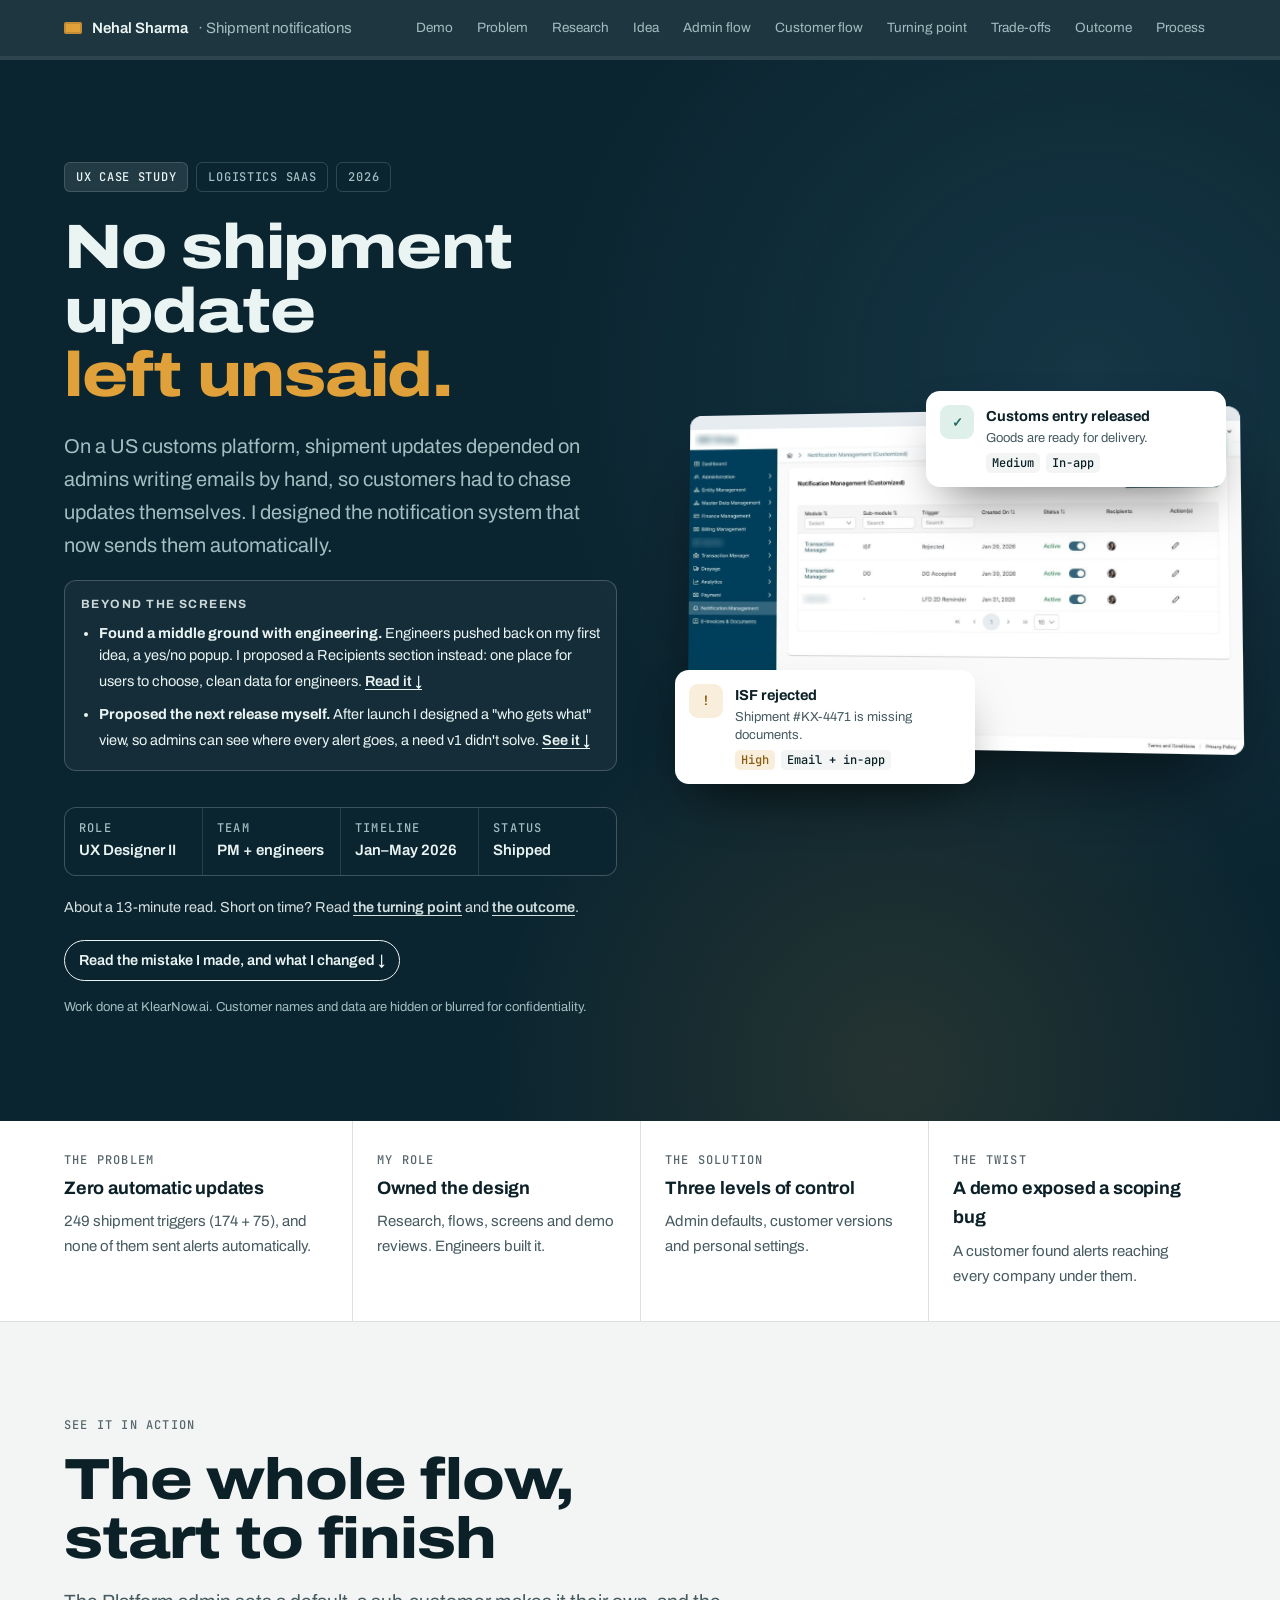
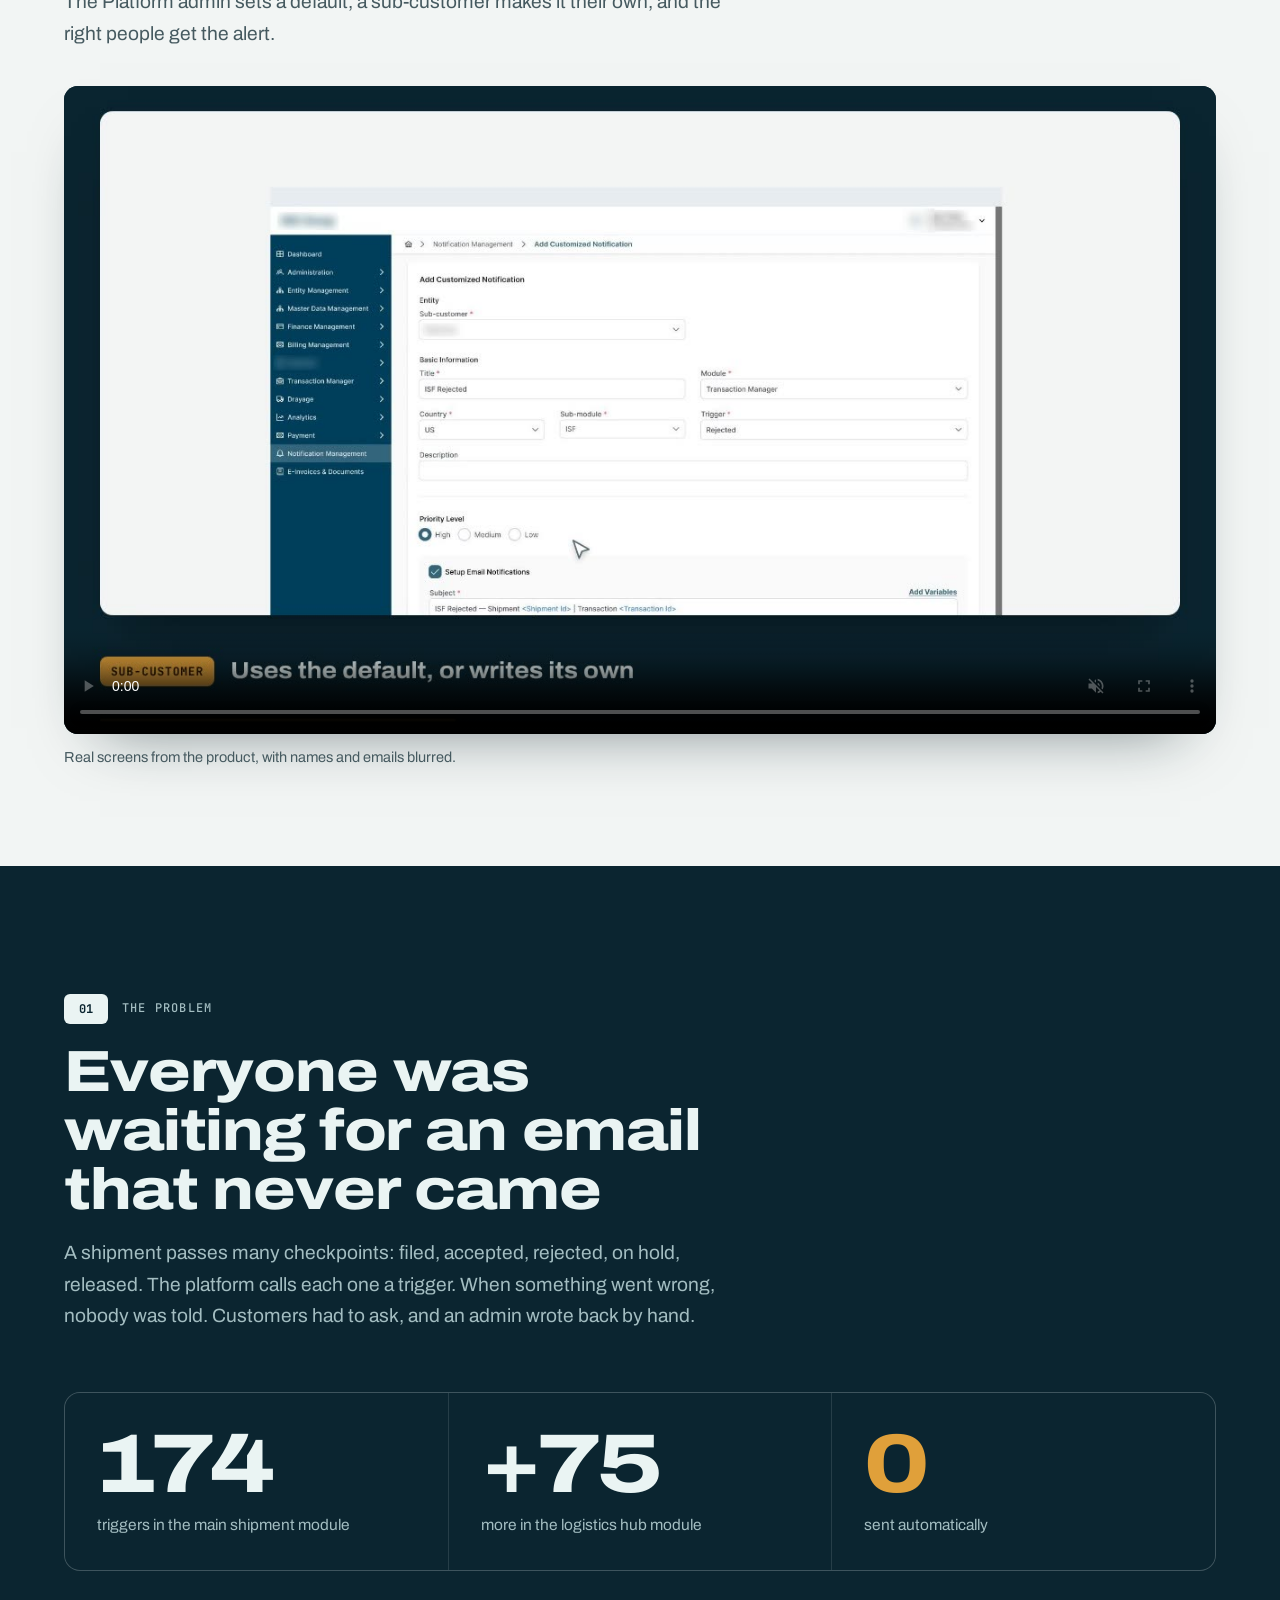
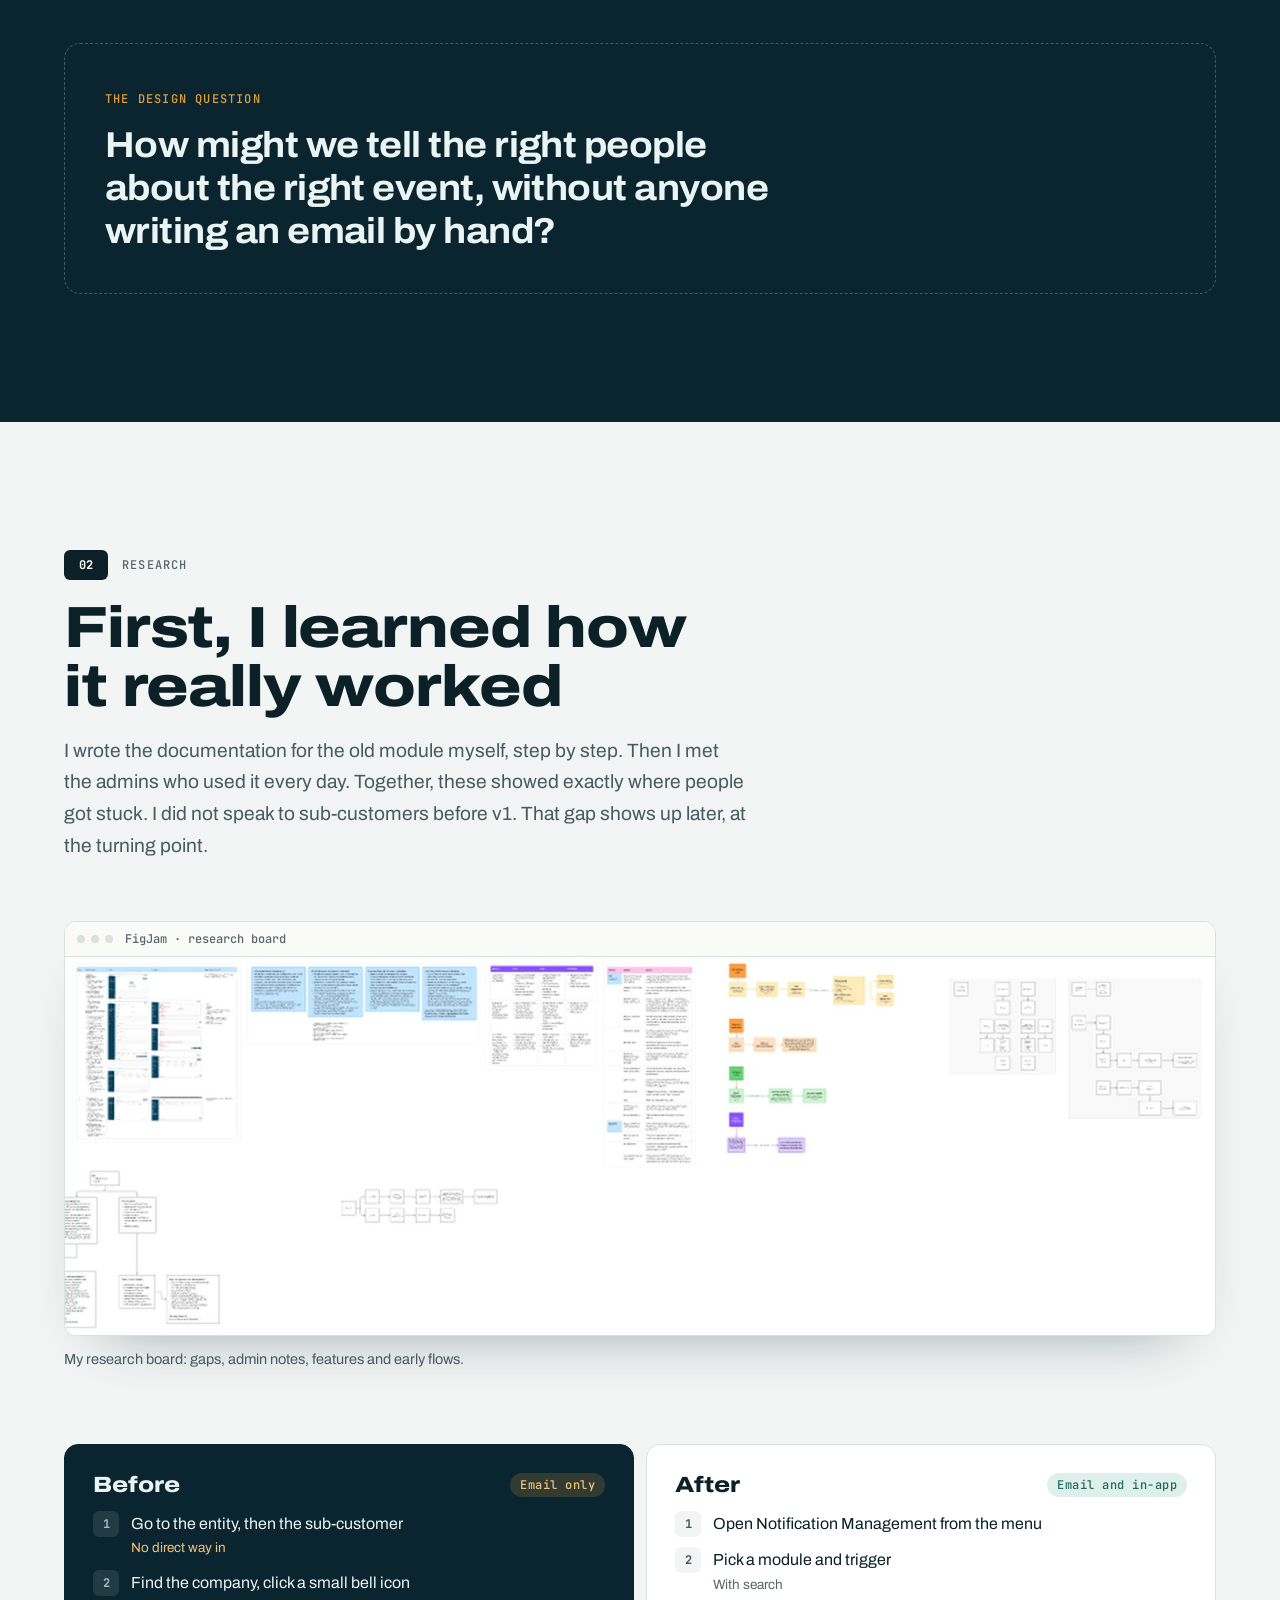
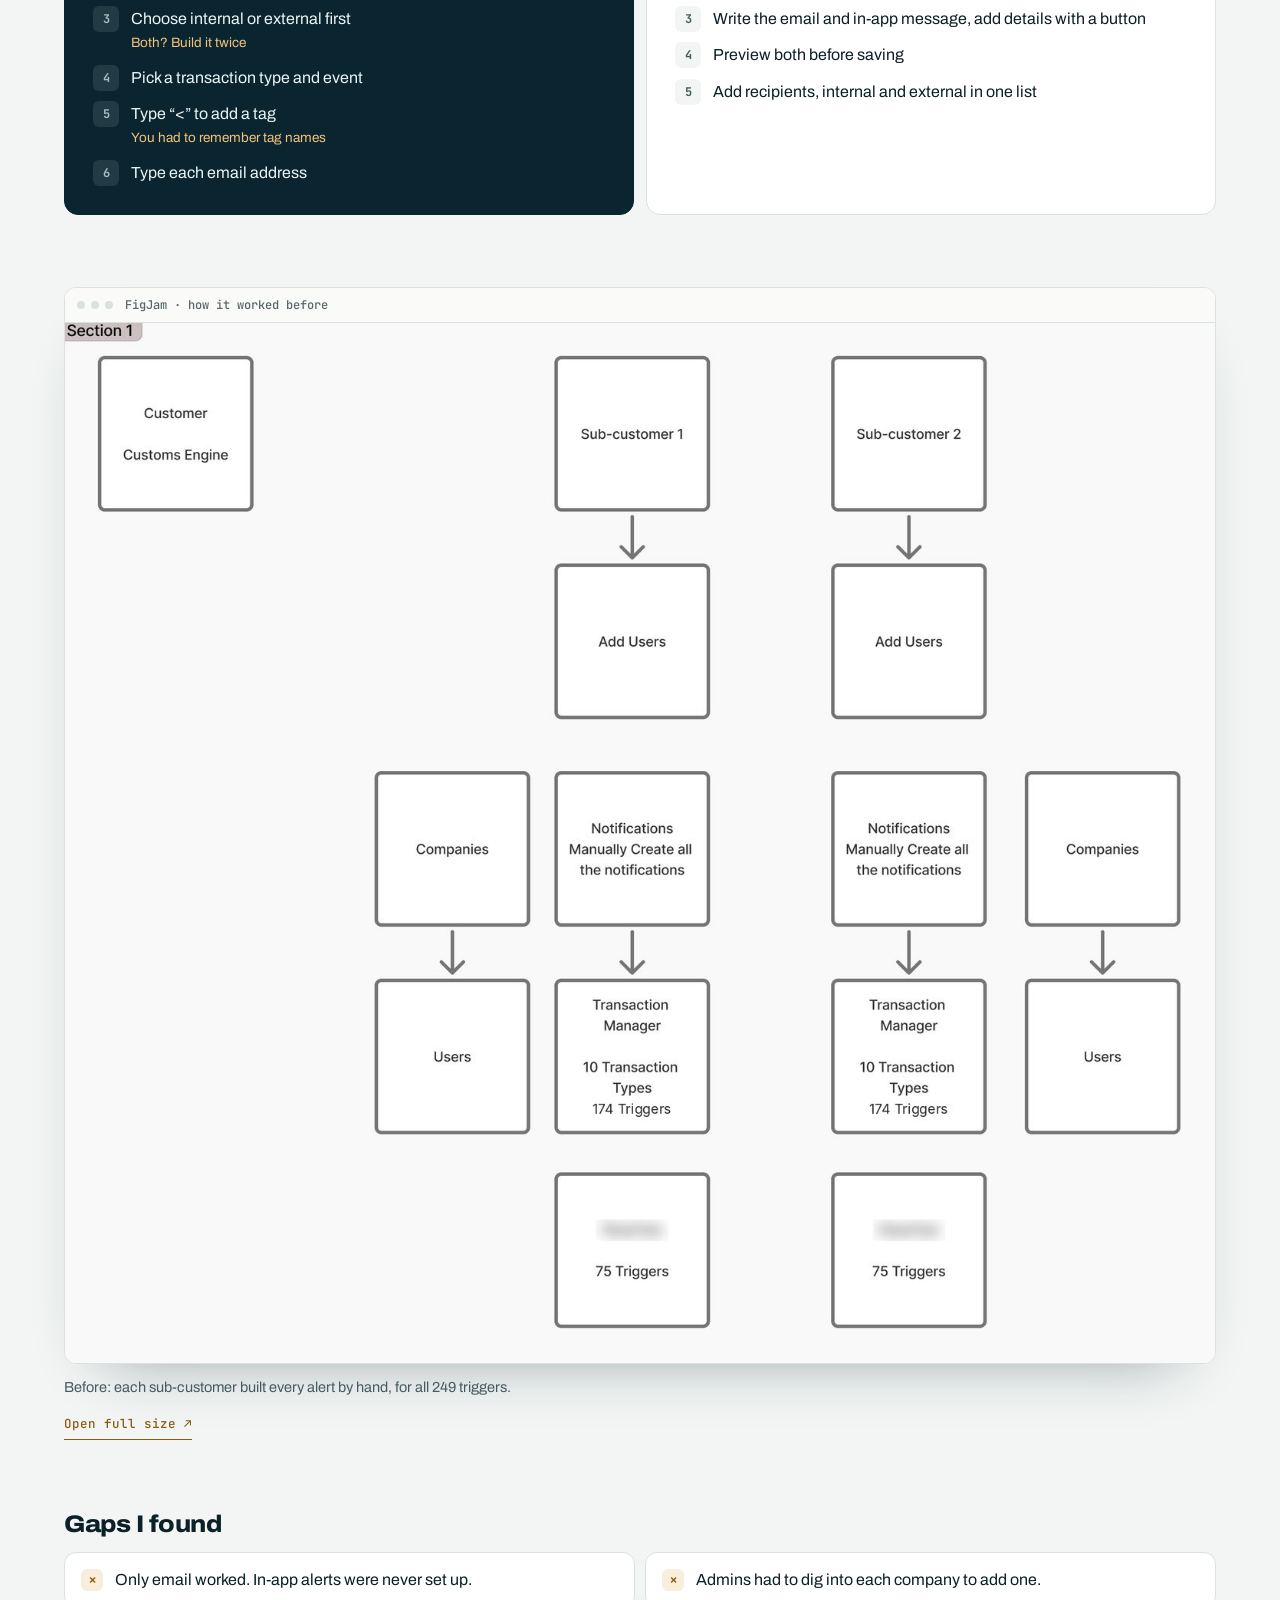
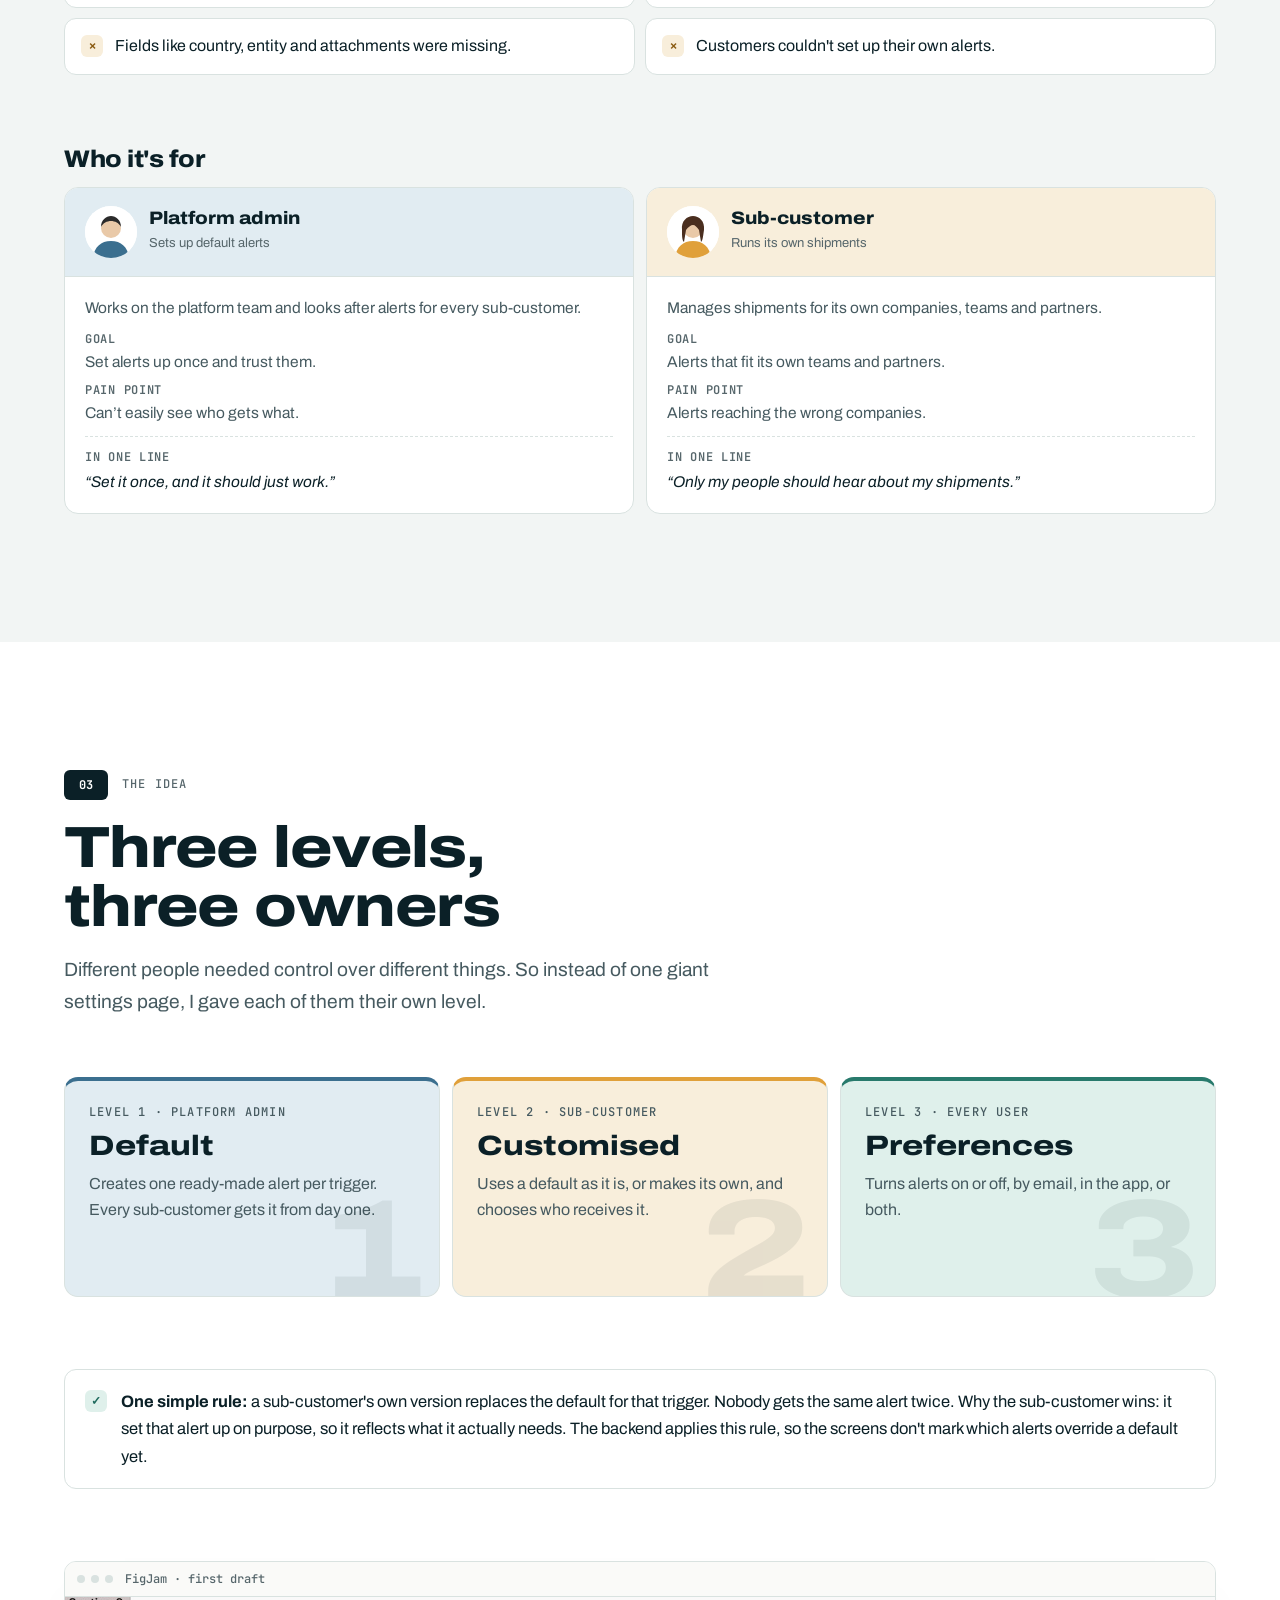
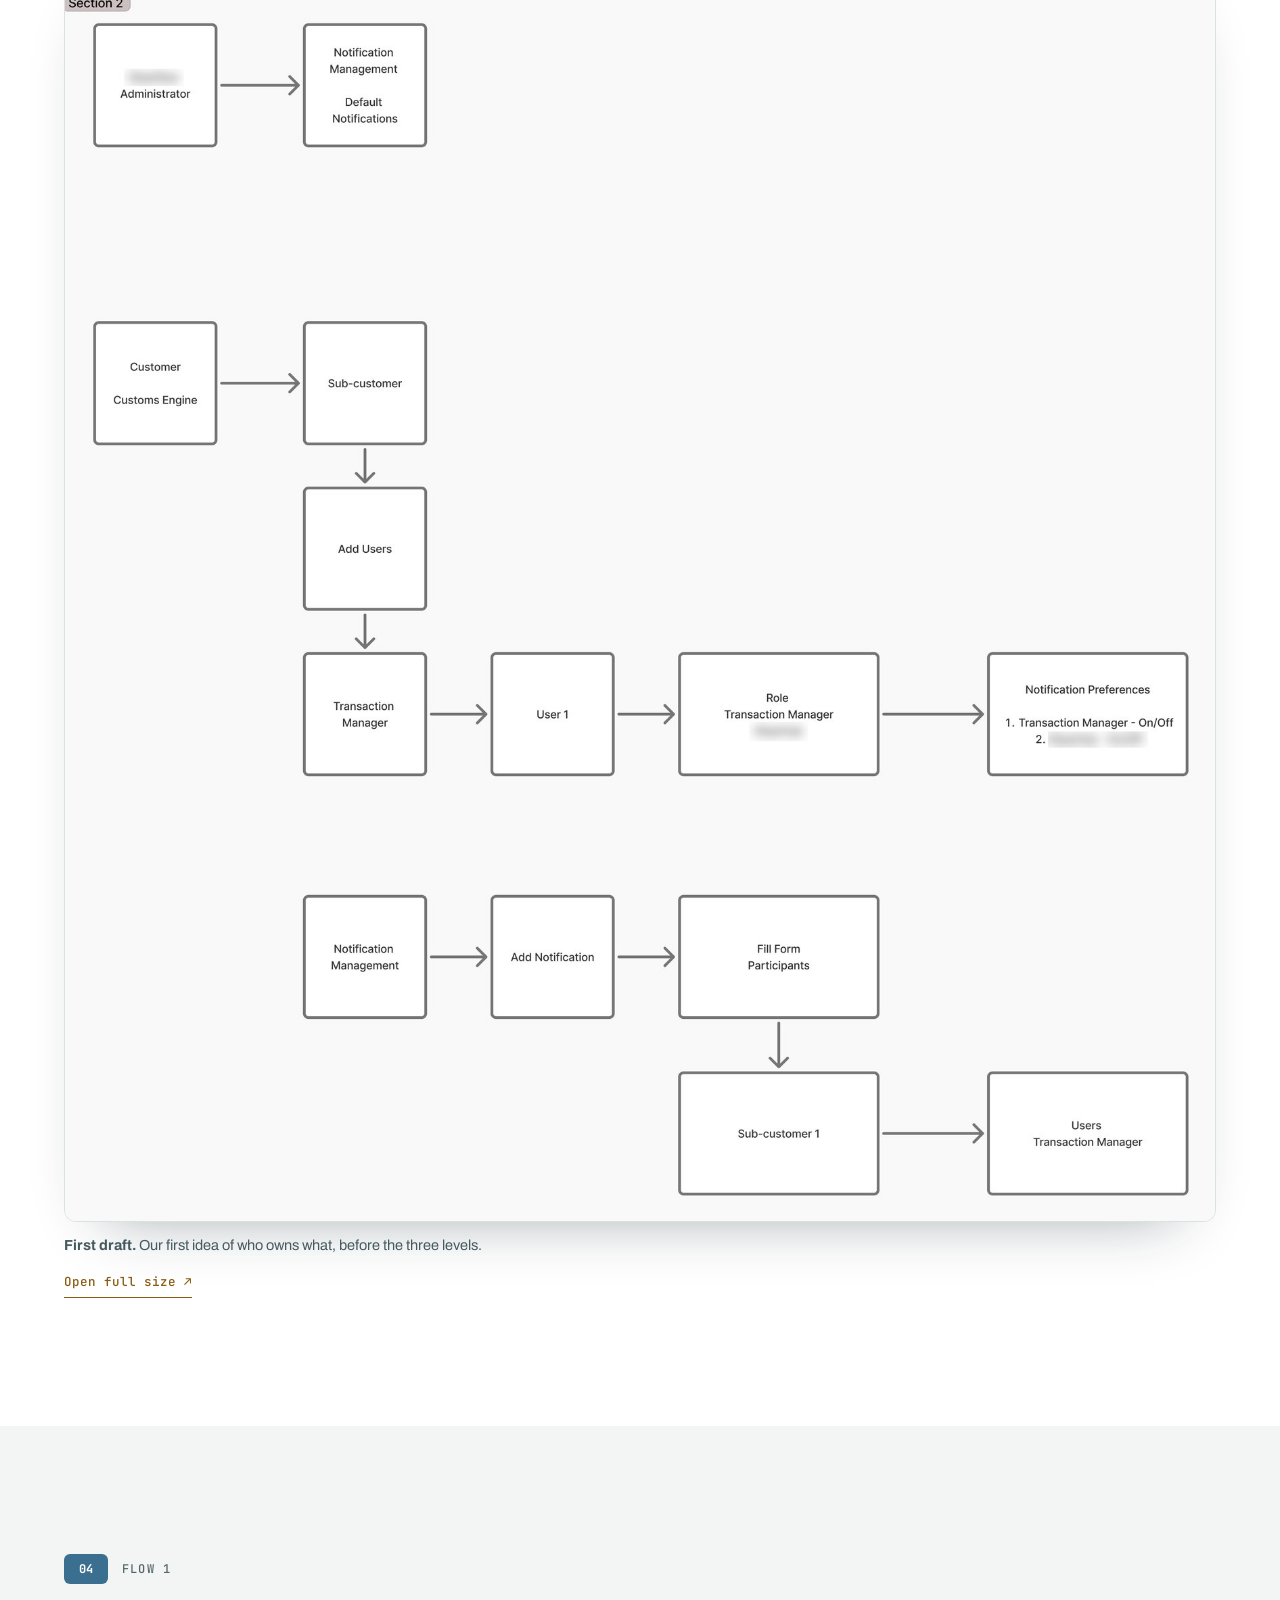
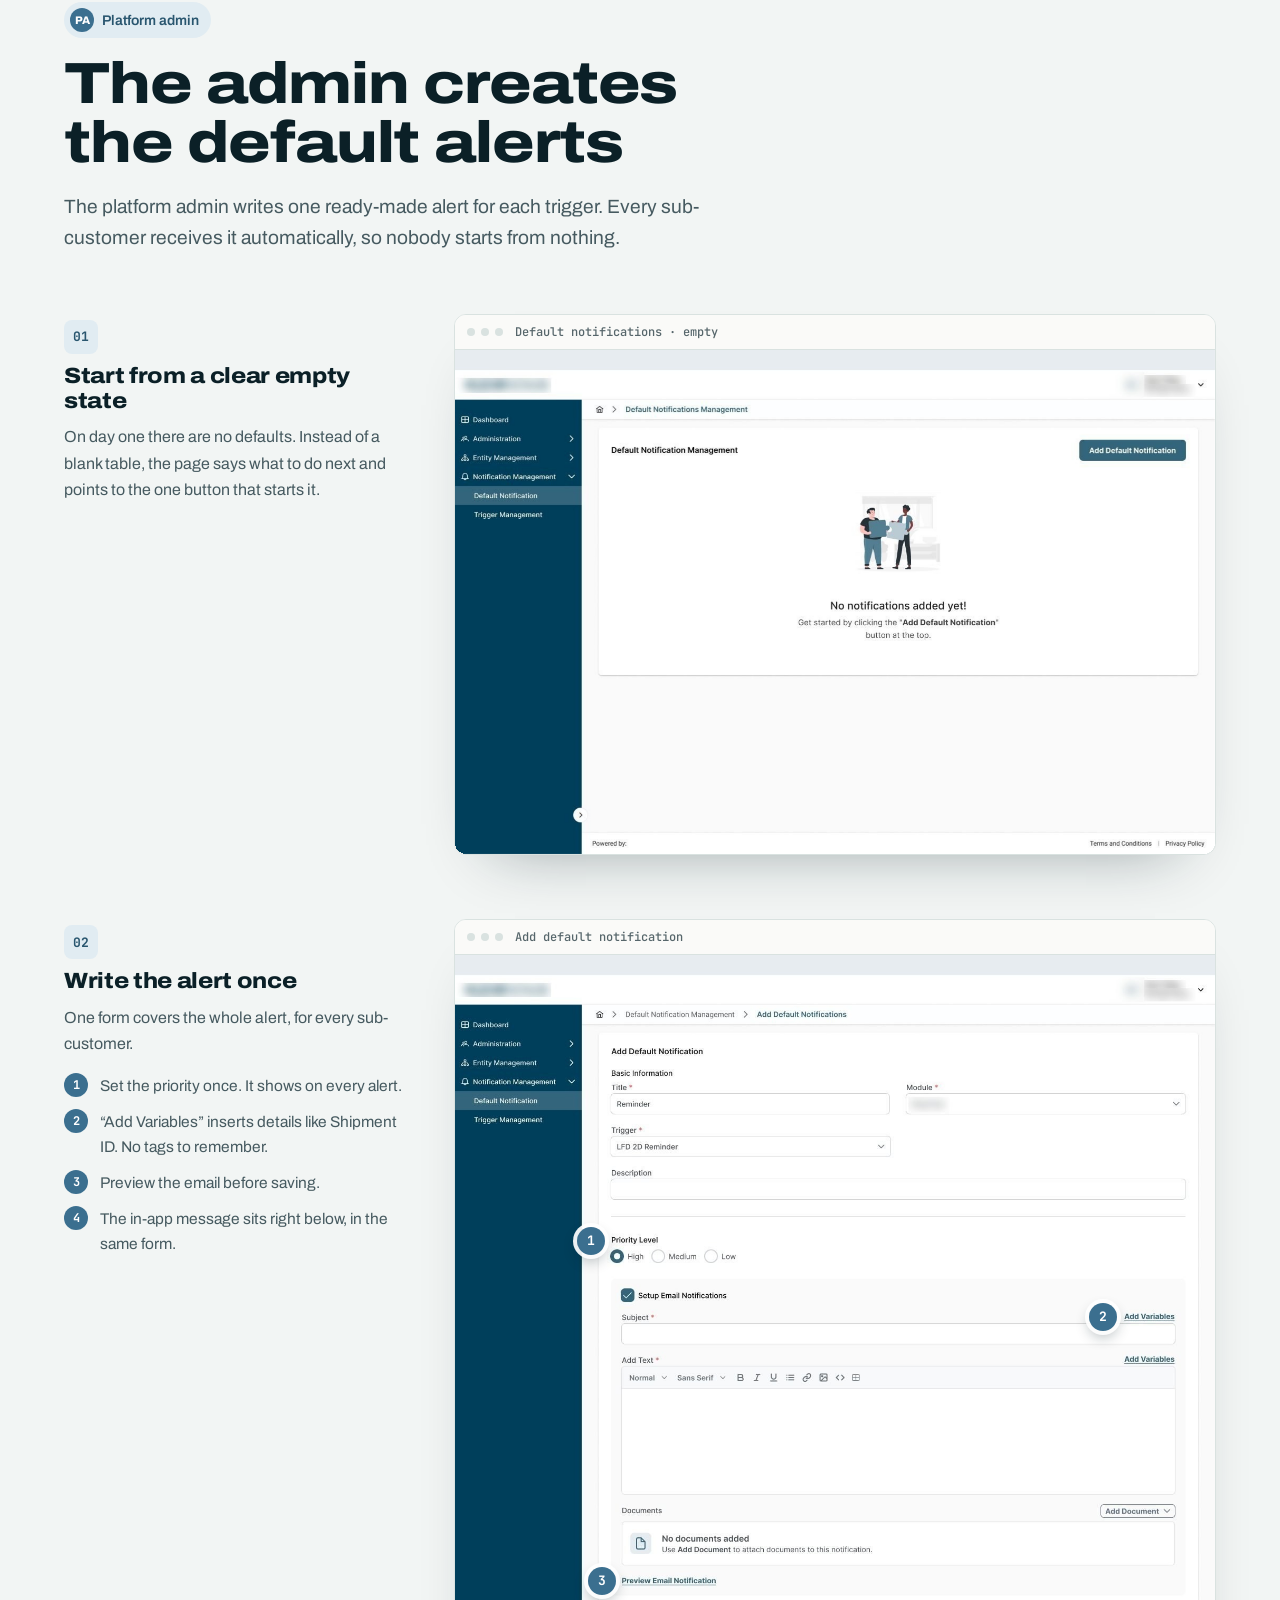
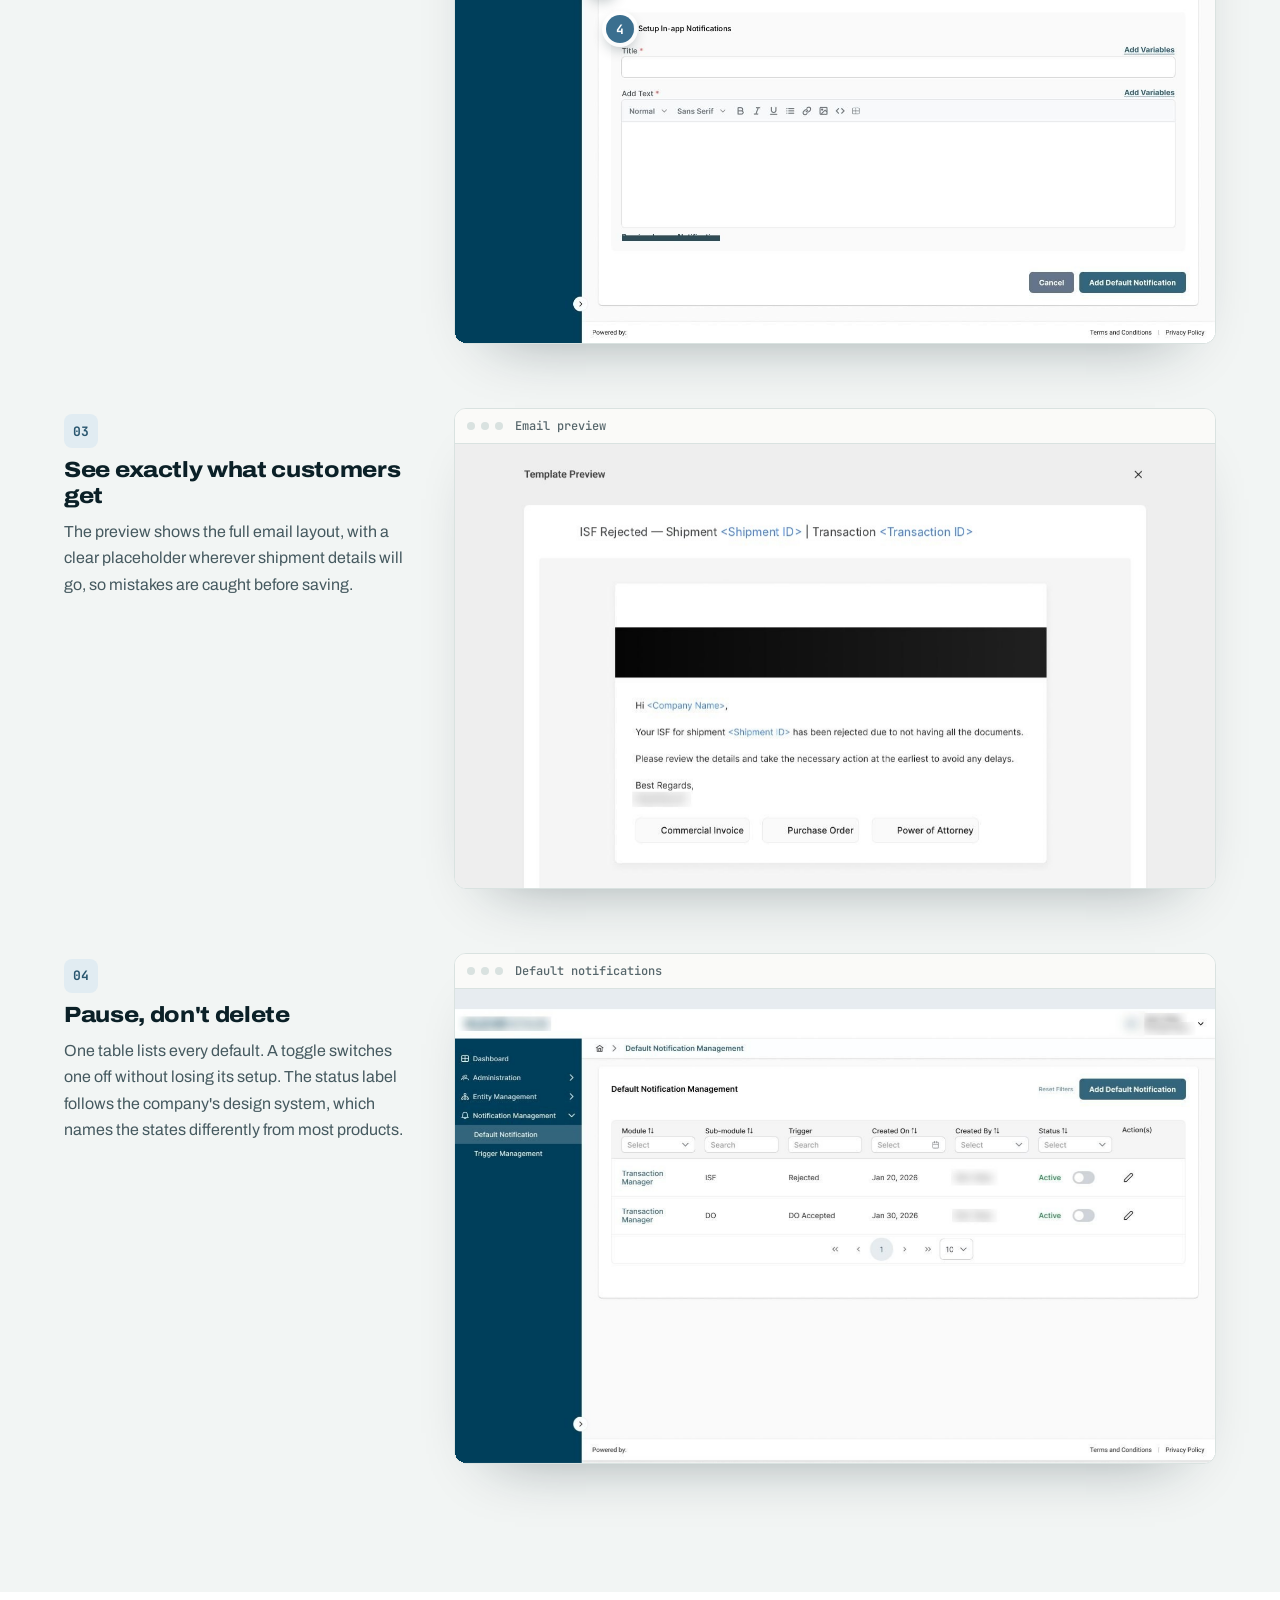
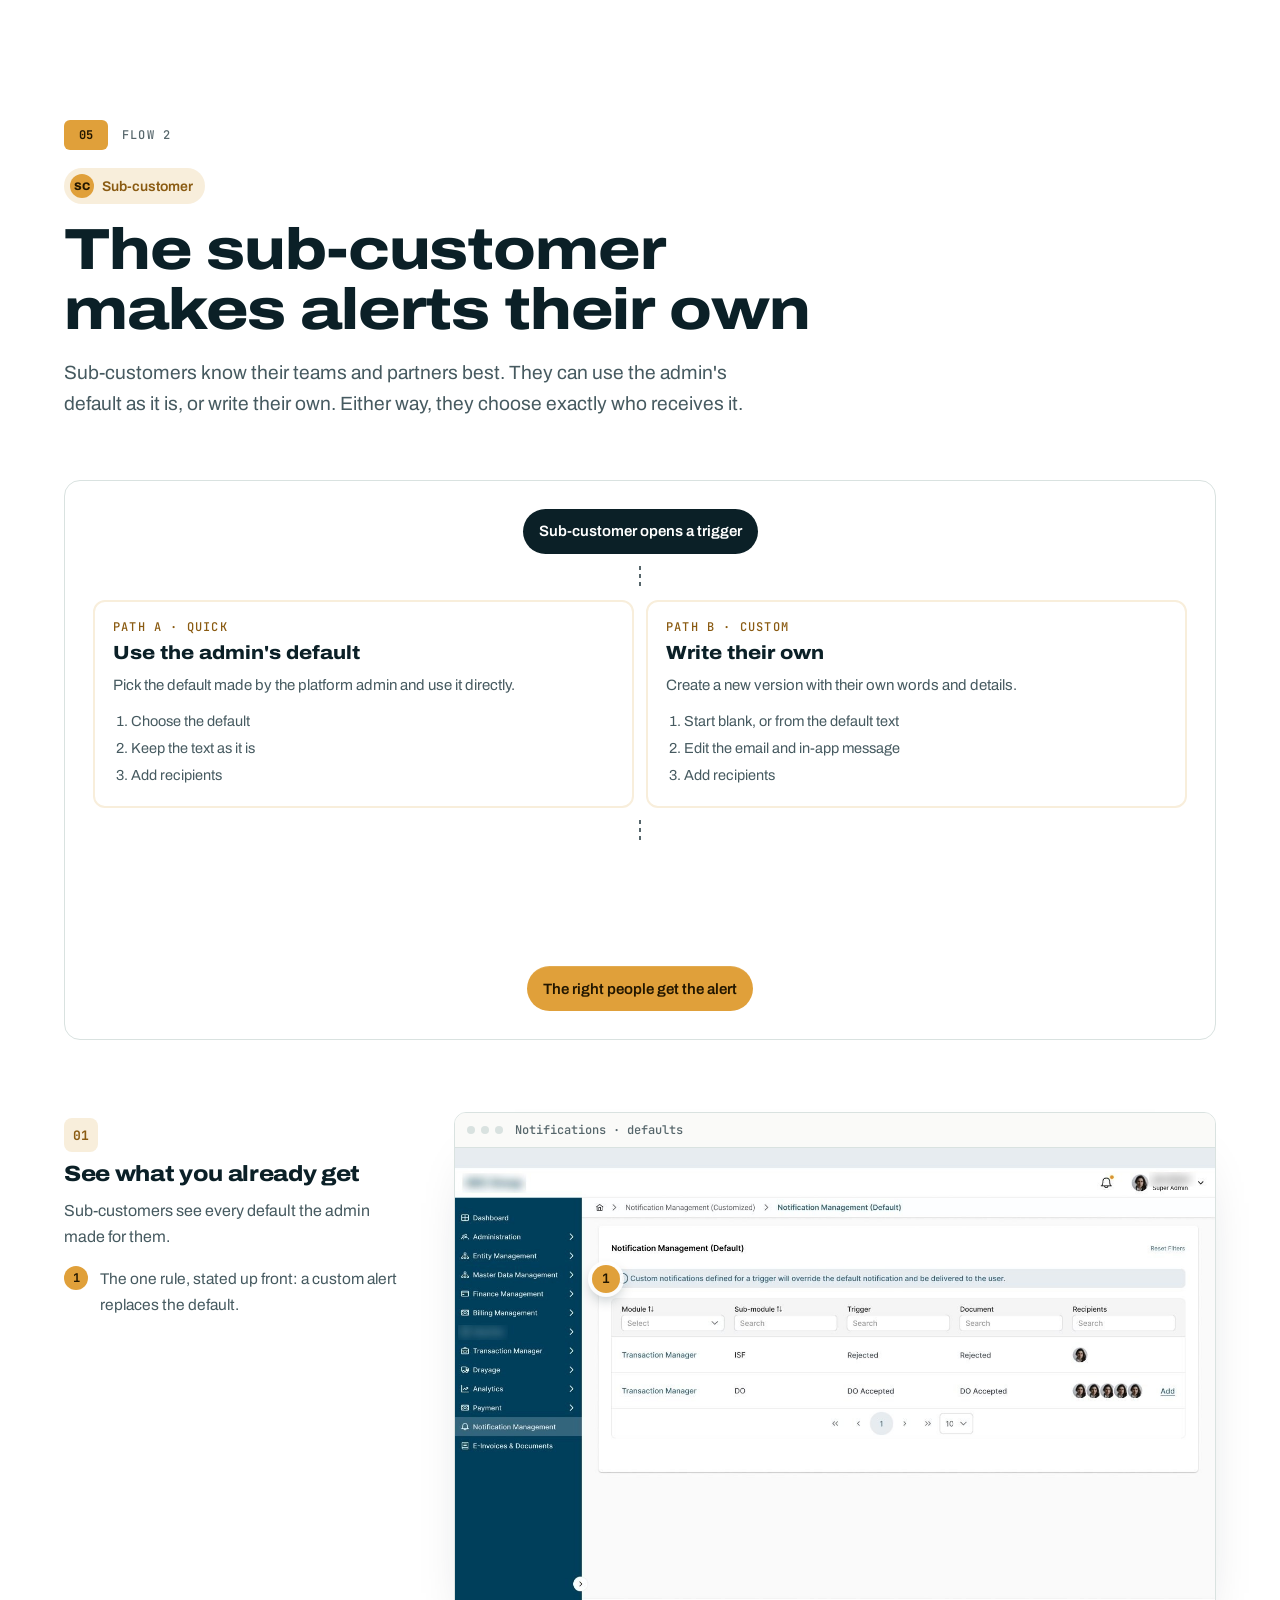
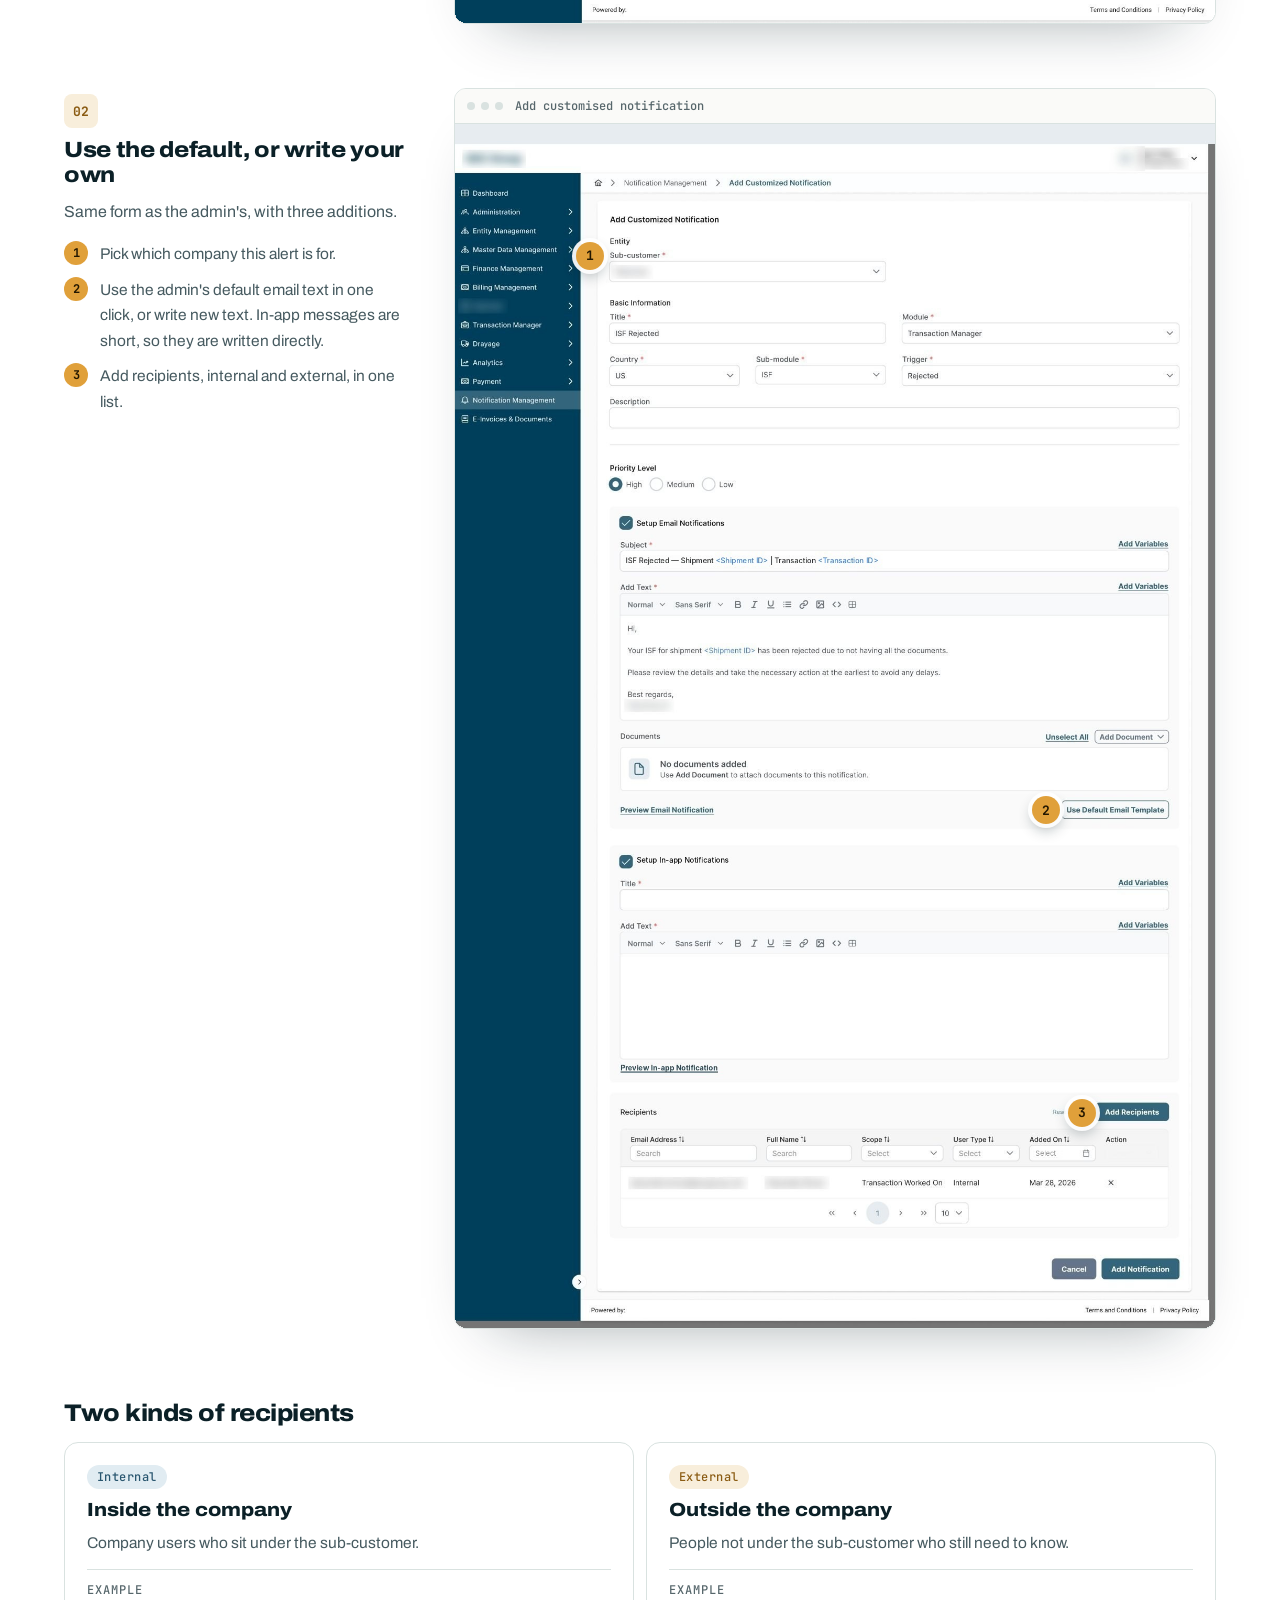
==== commit bc82f5e6: "Add files via upload" ====
--- a/work/notifications/index.html
+++ b/work/notifications/index.html
@@ -493,6 +493,11 @@
 #contact a{display:inline-block;padding-block:8px}
 .short-ver{margin:14px 0 0;font-size:14.5px;opacity:.9}
 .short-ver a{color:inherit;font-weight:600;text-underline-offset:3px;display:inline-block;padding-block:6px}
+.hero-proof{margin-top:18px;padding:14px 16px;border:1px solid rgba(255,255,255,.2);border-radius:12px;background:rgba(255,255,255,.04);max-width:60ch}
+.hero-proof .hp-h{margin:0 0 8px;font-size:12px;font-weight:700;letter-spacing:.12em;text-transform:uppercase;opacity:.85}
+.hero-proof ul{margin:0;padding-left:18px;display:grid;gap:8px;font-size:14.5px;line-height:1.5}
+.hero-proof a{color:inherit;font-weight:600;text-underline-offset:3px;display:inline-block;padding-block:4px}
+#disagreement,#who-gets-what{scroll-margin-top:80px}
 </style></head><body>
 <a class="nk-skip" href="#content">Skip to content</a>
 
@@ -522,6 +527,14 @@
         <div class="tagline"><span>UX case study</span><span>Logistics SaaS</span><span>2026</span></div>
         <h1 id="content" tabindex="-1">No shipment update <em>left unsaid.</em></h1>
         <p class="lede">On a US customs platform, shipment updates depended on admins writing emails by hand, so customers had to chase updates themselves. I designed the notification system that now sends them automatically.</p>
+        <div class="hero-proof">
+          <p class="hp-h">Beyond the screens</p>
+          <ul>
+            <li><b>Found a middle ground with engineering.</b> Engineers pushed back on my first idea, a yes/no popup. I proposed a Recipients section instead: one place for users to choose, clean data for engineers. <a href="#disagreement">Read it ↓</a></li>
+            <li><b>Proposed the next release myself.</b> After launch I designed a "who gets what" view, so admins can see where every alert goes, a need v1 didn't solve. <a href="#who-gets-what">See it ↓</a></li>
+          </ul>
+        </div>
+
         <dl class="facts">
           <div><dt>Role</dt><dd>UX Designer II</dd></div>
           <div><dt>Team</dt><dd>PM + engineers</dd></div>
@@ -817,7 +830,7 @@
           <p>Support tickets also needed notifications, but they follow a different flow and a different set of people. Adding them would have doubled the work.</p>
           <p>I kept v1 focused on shipment alerts, the biggest pain for customers, and planned tickets for a later release.</p>
         </article>
-        <article class="card">
+        <article class="card" id="disagreement">
           <span class="tag">Disagreement with engineering</span>
           <h3>A popup that became a list</h3>
           <div class="swap"><span><s>Popup:</s> “Do you want to receive notifications? Yes / No”</span><b aria-hidden="true">→</b><span class="new">Recipients section on the form</span></div>
@@ -877,7 +890,7 @@
           </table></div>
         </div>
         <div>
-          <h3 class="mini">Concept: who gets what</h3>
+          <h3 class="mini" id="who-gets-what">Concept: who gets what</h3>
           <div class="concept">
             <div class="cx-copy">
               <p>My admin persona's pain point was "can't easily see who gets what", and v1 didn't solve it. The override works in the backend, but nothing on screen shows it. This is the view I'm proposing next: one trigger, every company, and where each alert comes from.</p>
@@ -967,7 +980,7 @@
 
   <section class="sec dark" id="contact" style="padding-block:clamp(40px,6vw,72px)">
     <div class="wrap">
-      <div class="end" style="margin-top:0;border-top:0;padding-top:0"><p>Thanks for <span>reading.</span></p><div class="contact"><small>Nehal Sharma · UX Designer II · open to UX Designer II–III roles</small><a href="mailto:sharmanehal1998@gmail.com">sharmanehal1998@gmail.com</a><a href="https://www.linkedin.com/in/nehal-sharma-a9054b159" target="_blank" rel="noopener">linkedin.com/in/nehal-sharma-a9054b159</a></div></div>
+      <div class="end" style="margin-top:0;border-top:0;padding-top:0"><p>Thanks for <span>reading.</span></p><div class="contact"><small>Nehal Sharma · UX Designer II · open to new roles</small><a href="mailto:sharmanehal1998@gmail.com">sharmanehal1998@gmail.com</a><a href="https://www.linkedin.com/in/nehal-sharma-a9054b159" target="_blank" rel="noopener">linkedin.com/in/nehal-sharma-a9054b159</a></div></div>
     </div>
   </section>
 </main>
